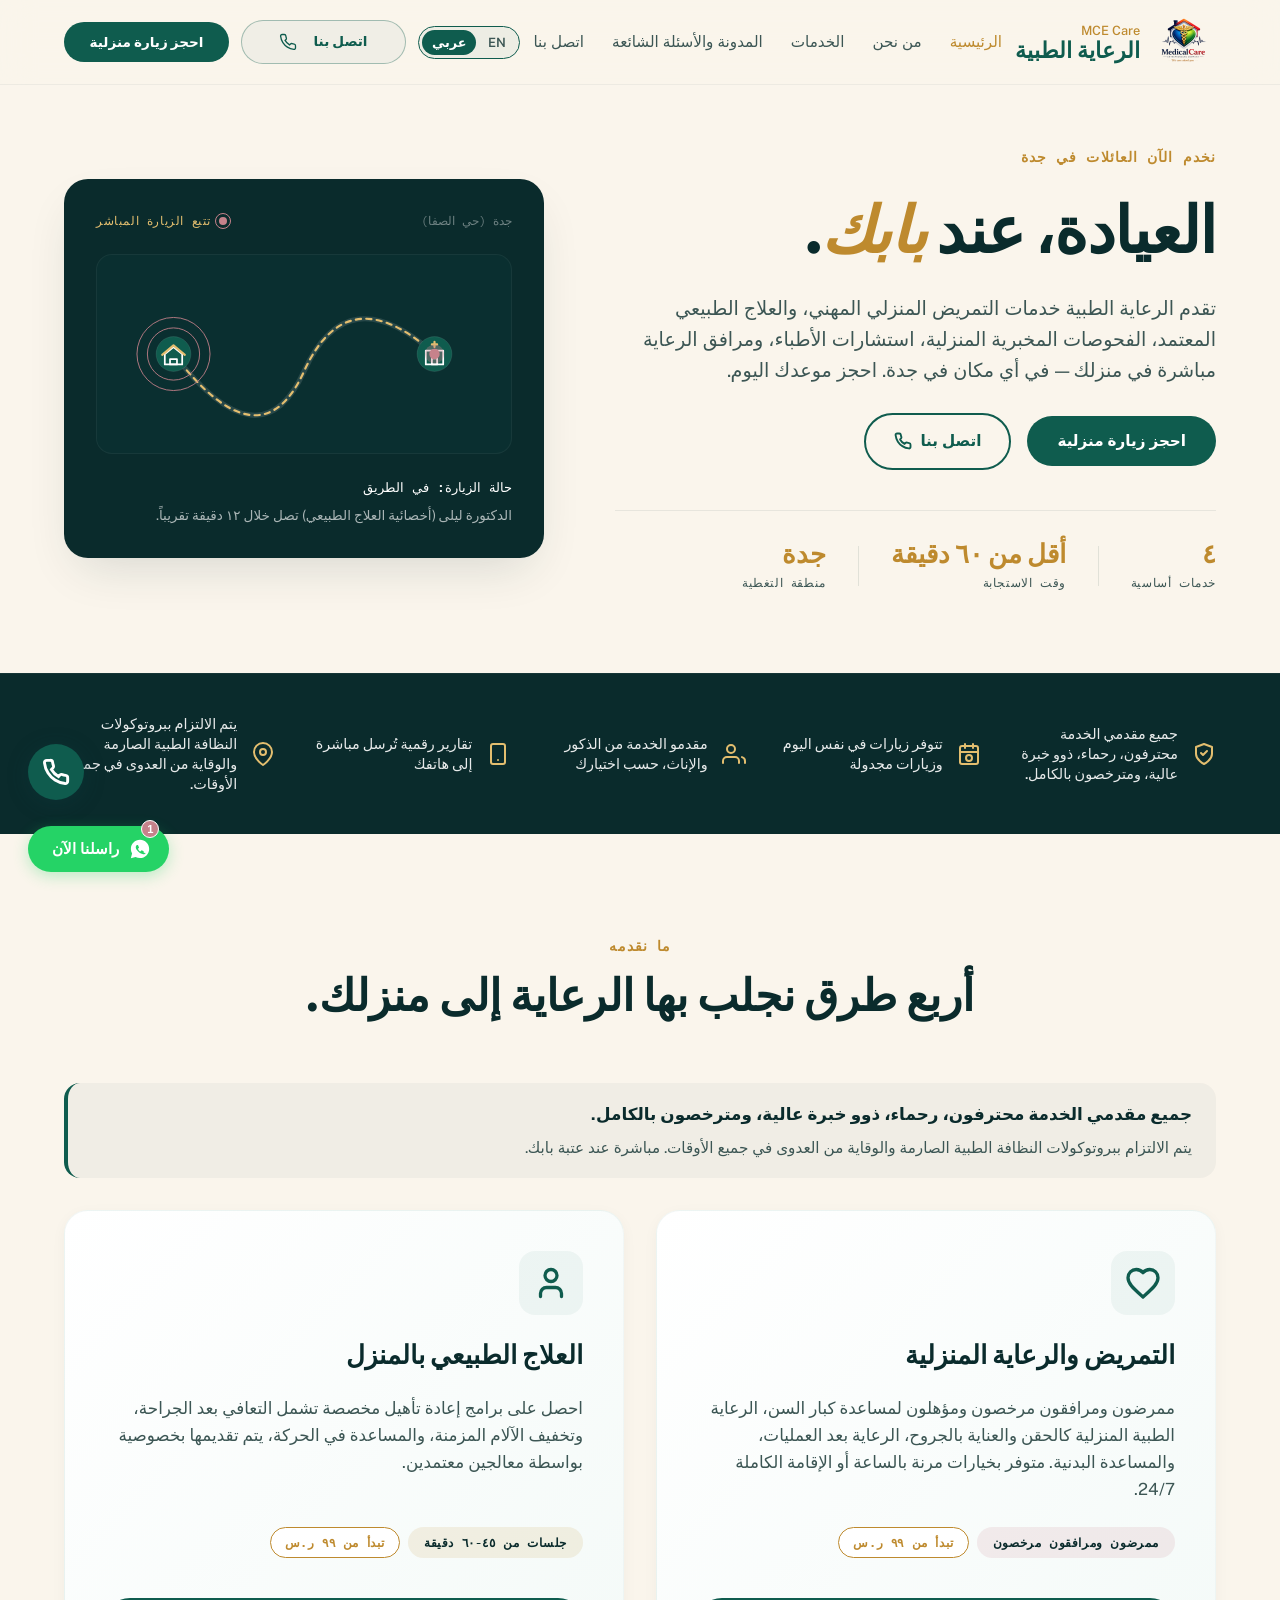
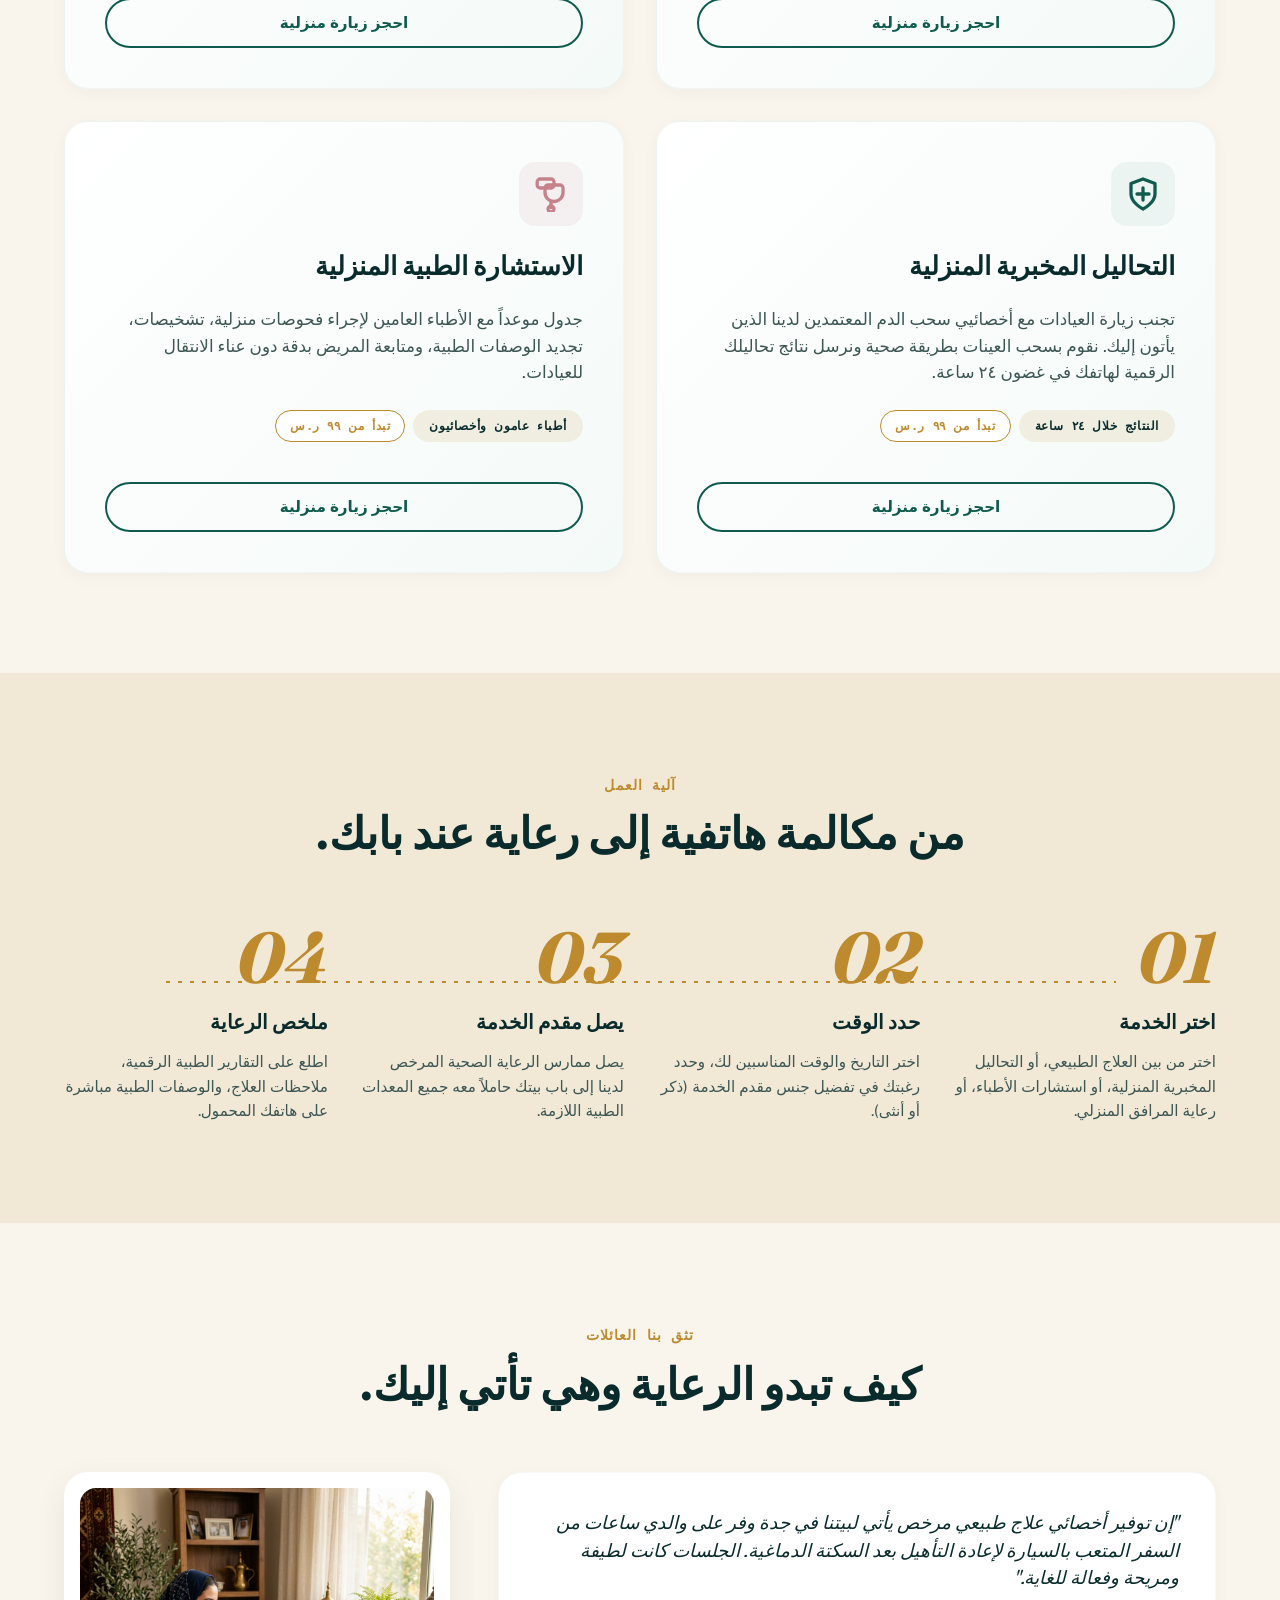
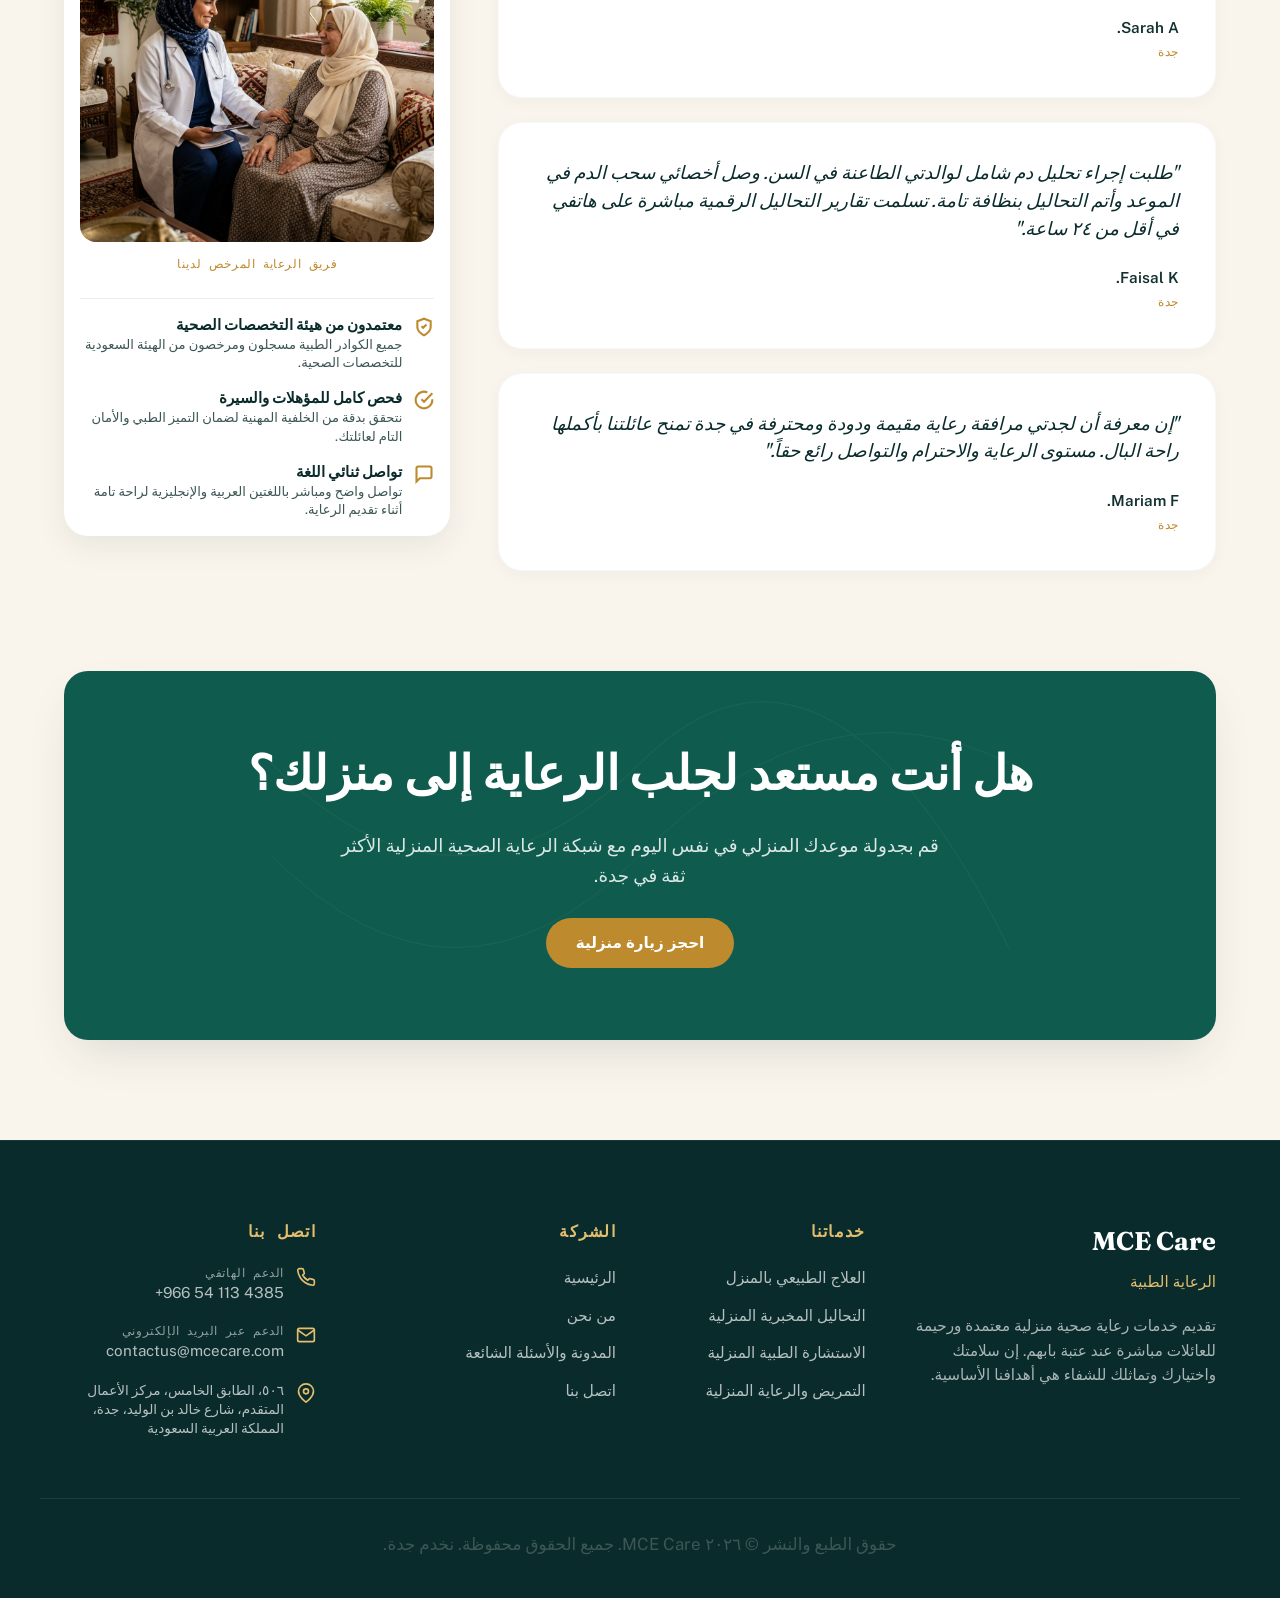
==== index.html @ 20ec8007 "Update trust bar assurances, landline, working hours, address format, remove map, and update Home La" ====
<!DOCTYPE html>
<html lang="ar" data-lang="ar" dir="rtl">
<head>
  <!-- Google tag (gtag.js) -->
  <script async src="https://www.googletagmanager.com/gtag/js?id=G-7KEHY1FRST"></script>
  <script>
    window.dataLayer = window.dataLayer || [];
    function gtag(){dataLayer.push(arguments);}
    gtag('js', new Date());

    gtag('config', 'G-7KEHY1FRST');
  </script>
  <meta charset="UTF-8">
  <meta name="viewport" content="width=device-width, initial-scale=1.0">
  
  <!-- Basic SEO -->
  <title>MCE Care | Home Healthcare Services Jeddah Saudi Arabia</title>
  <meta name="description" content="MCE Care brings premium physiotherapy, home lab tests, doctor consultations, and professional caregiver services directly to your door in Jeddah, KSA. Book a home visit today.">
  <meta name="keywords" content="home healthcare jeddah, physiotherapy at home jeddah, home lab tests jeddah, home doctor jeddah, caregiver jeddah, MCE Care saudi arabia">
  <meta name="author" content="MCE Care">

  <!-- Inline Script to Prevent FOUC (Language/RTL setup) -->
  <script>
    (function() {
      const savedLang = localStorage.getItem('preferred-lang') || 'ar';
      document.documentElement.setAttribute('lang', savedLang);
      document.documentElement.setAttribute('data-lang', savedLang);
      document.documentElement.setAttribute('dir', savedLang === 'ar' ? 'rtl' : 'ltr');
    })();
  </script>

  <!-- Favicon -->
  <link rel="icon" type="image/png" href="Public/fav.png">

  <!-- Google Fonts -->
  <link rel="preconnect" href="https://fonts.googleapis.com">
  <link rel="preconnect" href="https://fonts.gstatic.com" crossorigin>
  <link href="https://fonts.googleapis.com/css2?family=Fraunces:ital,opsz,wght@0,9..144,400..700;1,9..144,400..700&family=IBM+Plex+Mono:wght@400;500;600&family=Public+Sans:ital,wght@0,300..900;1,300..900&display=swap" rel="stylesheet">

  <!-- Stylesheet -->
  <link rel="stylesheet" href="css/style.css?v=2">
</head>
<body>

  <!-- Preloader Screen -->
  <div id="preloader" aria-label="Loading Website" role="status" aria-live="polite">
    <div class="preloader-content">
      <img src="Public/presentlogo.png" alt="MCE Care Logo" class="preloader-logo">
      <div class="preloader-spinner-container">
        <div class="preloader-spinner"></div>
      </div>
    </div>
  </div>

  <!-- STYLED HEADER -->
  <header class="header" role="banner">
    <div class="container header-container">
      <a href="index.html" class="logo" aria-label="MCE Care Home Page">
        <img src="Public/presentlogo.png" alt="MCE Care Logo" class="logo-img">
        <span class="logo-text">
          <span class="logo-text-en">MCE Care</span>
          <span class="logo-arabic">الرعاية الطبية</span>
        </span>
      </a>

      <nav class="nav-desktop" role="navigation" aria-label="Desktop Navigation">
        <a href="index.html" class="nav-link" data-i18n="nav_home">Home</a>
        <a href="about.html" class="nav-link" data-i18n="nav_about">About Us</a>
        <a href="services.html" class="nav-link" data-i18n="nav_services">Services</a>
        <a href="blogs.html" class="nav-link" data-i18n="nav_blogs">Blogs & FAQ</a>
        <a href="contact.html" class="nav-link" data-i18n="nav_contact">Contact Us</a>
      </nav>

      <div class="header-actions-group">
        <div class="lang-toggle-pill" role="group" aria-label="Language selection">
          <button id="lang-btn-en" class="lang-toggle-btn" aria-label="Switch to English">EN</button>
          <button id="lang-btn-ar" class="lang-toggle-btn active" aria-label="Switch to Arabic">عربي</button>
        </div>
        <a href="tel:PHONE_PLACEHOLDER" class="btn btn-secondary header-cta-phone" aria-label="Call support line">
          <svg width="18" height="18" viewBox="0 0 24 24" fill="none" stroke="currentColor" stroke-width="1.75" style="display:inline-block; vertical-align: middle; margin-inline-end: 8px;">
            <path d="M22 16.92v3a2 2 0 0 1-2.18 2 19.79 19.79 0 0 1-8.63-3.07 19.5 19.5 0 0 1-6-6 19.79 19.79 0 0 1-3.07-8.67A2 2 0 0 1 4.11 2h3a2 2 0 0 1 2 1.72 12.84 12.84 0 0 0 .7 2.81 2 2 0 0 1-.45 2.11L8.09 9.91a16 16 0 0 0 6 6l1.27-1.27a2 2 0 0 1 2.11-.45 12.84 12.84 0 0 0 2.81.7A2 2 0 0 1 22 16.92z"/>
          </svg>
          <span data-i18n="btn_call">Call Us</span>
        </a>
        <button class="btn btn-primary header-cta open-modal-btn" data-i18n="btn_book">Book Now</button>
        <button id="nav-toggle-btn" class="nav-toggle" aria-expanded="false" aria-controls="mobile-menu" aria-label="Open navigation menu">
          <svg viewBox="0 0 24 24" fill="none" stroke="currentColor" stroke-width="2.5"><path d="M4 6h16M4 12h16M4 18h16"></path></svg>
        </button>
      </div>
    </div>
  </header>

  <!-- Mobile Overlay Navigation -->
  <div class="nav-mobile-overlay" id="mobile-menu" aria-hidden="true" role="dialog" aria-modal="true" aria-label="Mobile Navigation Menu">
    <button id="nav-close-btn" class="nav-mobile-close" aria-label="Close navigation menu">
      <svg fill="none" stroke="currentColor" viewBox="0 0 24 24" xmlns="http://www.w3.org/2000/svg">
        <path stroke-linecap="round" stroke-linejoin="round" stroke-width="2.5" d="M6 18L18 6M6 6l12 12"></path>
      </svg>
    </button>
    <a href="index.html" class="nav-link mobile-nav-item" data-i18n="nav_home">Home</a>
    <a href="about.html" class="nav-link mobile-nav-item" data-i18n="nav_about">About Us</a>
    <a href="services.html" class="nav-link mobile-nav-item" data-i18n="nav_services">Services</a>
    <a href="blogs.html" class="nav-link mobile-nav-item" data-i18n="nav_blogs">Blogs & FAQ</a>
    <a href="contact.html" class="nav-link mobile-nav-item" data-i18n="nav_contact">Contact Us</a>
    <button class="btn btn-primary open-modal-btn mobile-nav-item" style="width: 100%; max-width: 280px; margin-top: 16px;" data-i18n="btn_book">Book Now</button>
  </div>

  <main role="main">
    
    <!-- HERO SECTION -->
    <section id="hero" class="container hero-grid">
      <div class="hero-content">
        <span class="hero-eyebrow" data-i18n="hero_eyebrow">Serving Families Across Jeddah</span>
        <h1 class="hero-title" data-i18n-html="hero_title">The clinic, at <em>your</em> door.</h1>
        <p class="hero-subhead" data-i18n="hero_subhead">
          MCE Care brings certified physiotherapy, home lab tests, doctor consultations, and professional caretaker services directly to your door in Jeddah. Book your home visit today.
        </p>
        <div class="hero-actions">
          <button class="btn btn-primary open-modal-btn" data-i18n="btn_book">Book a home visit &rarr;</button>
          <a href="tel:PHONE_PLACEHOLDER" class="btn btn-secondary" style="display: inline-flex; align-items: center; gap: 8px;">
            <svg width="18" height="18" viewBox="0 0 24 24" fill="none" stroke="currentColor" stroke-width="2.5" stroke-linecap="round" stroke-linejoin="round">
              <path d="M22 16.92v3a2 2 0 0 1-2.18 2 19.79 19.79 0 0 1-8.63-3.07 19.5 19.5 0 0 1-6-6 19.79 19.79 0 0 1-3.07-8.67A2 2 0 0 1 4.11 2h3a2 2 0 0 1 2 1.72 12.84 12.84 0 0 0 .7 2.81 2 2 0 0 1-.45 2.11L8.09 9.91a16 16 0 0 0 6 6l1.27-1.27a2 2 0 0 1 2.11-.45 12.84 12.84 0 0 0 2.81.7A2 2 0 0 1 22 16.92z"/>
            </svg>
            <span data-i18n="btn_call">Call Us</span>
          </a>
        </div>
        <div class="hero-stats">
          <div class="stat-item">
            <span class="stat-num" data-i18n="hero_stat_services_num">4</span>
            <span class="stat-label" data-i18n="hero_stat_services_lbl">Core services</span>
          </div>
          <div class="stat-divider" aria-hidden="true"></div>
          <div class="stat-item">
            <span class="stat-num" data-i18n="hero_stat_arrival_num">Under 60 Mins</span>
            <span class="stat-label" data-i18n="hero_stat_arrival_lbl">Response Time</span>
          </div>
          <div class="stat-divider" aria-hidden="true"></div>
          <div class="stat-item">
            <span class="stat-num" data-i18n="hero_stat_cities_num">Jeddah</span>
            <span class="stat-label" data-i18n="hero_stat_cities_lbl">Coverage Area</span>
          </div>
        </div>
      </div>

      <!-- Signature live tracking graphic -->
      <div class="tracking-card">
        <div class="tracking-card-header">
          <div class="tracking-badge">
            <span class="tracking-dot" aria-hidden="true"></span>
            <span data-i18n="tracking_title">LIVE VISIT TRACKING</span>
          </div>
          <span class="tracking-city" data-i18n="tracking_city">Jeddah (Al Sharafeyah)</span>
        </div>
        <div class="tracking-svg-container">
          <svg id="tracking-svg" width="100%" height="100%" viewBox="0 0 420 200" fill="none" xmlns="http://www.w3.org/2000/svg">
            <path d="M 60 100 Q 160 10, 210 120 T 360 100" stroke="rgba(255, 255, 255, 0.12)" stroke-width="6" stroke-linecap="round" stroke-linejoin="round"/>
            <path d="M 60 100 Q 160 10, 210 120 T 360 100" stroke="var(--gold-light)" stroke-width="2.5" stroke-dasharray="6 6" stroke-linecap="round" stroke-linejoin="round"/>

            <g transform="translate(40, 80)">
              <circle cx="20" cy="20" r="20" fill="var(--teal)" stroke="rgba(255, 255, 255, 0.1)" stroke-width="1"/>
              <path d="M 10 32 L 10 16 L 30 16 L 30 32 Z" stroke="var(--white)" stroke-width="2" stroke-linejoin="round"/>
              <path d="M 17 32 L 17 25 L 23 25 L 23 32 Z" stroke="var(--white)" stroke-width="2" stroke-linejoin="round"/>
              <path d="M 20 6 V 12 M 17 9 H 23" stroke="var(--gold-light)" stroke-width="2.5" stroke-linecap="round"/>
            </g>
            
            <g>
              <circle cx="360" cy="100" r="18" stroke="var(--rose)" stroke-width="1.5" class="pulse-ring" fill="none"/>
              <circle cx="360" cy="100" r="30" stroke="var(--rose)" stroke-width="1" class="pulse-ring" fill="none" style="animation-delay: 1s;"/>
              <circle cx="360" cy="100" r="42" stroke="var(--rose)" stroke-width="1" class="pulse-ring" fill="none" style="animation-delay: 2s;"/>
              
              <g transform="translate(340, 80)">
                <circle cx="20" cy="20" r="20" fill="var(--teal)" stroke="rgba(255, 255, 255, 0.1)" stroke-width="1"/>
                <path d="M 10 32 L 10 20 L 20 12 L 30 20 L 30 32 Z" stroke="var(--white)" stroke-width="2" stroke-linejoin="round"/>
                <path d="M 16 32 L 16 26 L 24 26 L 24 32 Z" stroke="var(--white)" stroke-width="2" stroke-linejoin="round"/>
                <path d="M 7 21 L 20 10 L 33 21" stroke="var(--gold-light)" stroke-width="2.5" stroke-linecap="round" stroke-linejoin="round"/>
              </g>
            </g>

            <circle cx="0" cy="0" r="11" fill="var(--rose)" opacity="0.35" class="moving-provider-glow"/>
            <circle cx="0" cy="0" r="6" fill="var(--rose)" class="moving-provider-dot"/>
          </svg>
        </div>
        <div class="tracking-card-footer">
          <span class="tracking-status-title" data-i18n="tracking_status">Visit Status: En Route</span>
          <span class="tracking-status-desc" data-i18n="tracking_desc">Dr. Layla (Physiotherapist) is arriving in approximately 12 minutes.</span>
        </div>
      </div>
    </section>

    <!-- TRUST STRIP -->
    <section class="trust-strip">
      <div class="container trust-container">
        <div class="trust-item">
          <div class="trust-icon-wrapper" aria-hidden="true">
            <svg width="24" height="24" viewBox="0 0 24 24" fill="none" stroke="currentColor" stroke-width="2" stroke-linecap="round" stroke-linejoin="round">
              <path d="M12 22s8-4 8-10V5l-8-3-8 3v7c0 6 8 10 8 10z"/>
              <path d="m9 11 2 2 4-4"/>
            </svg>
          </div>
          <span class="trust-text" data-i18n="trust_1">All providers are professional, compassionate, well-experienced, and fully licensed.</span>
        </div>

        <div class="trust-item">
          <div class="trust-icon-wrapper" aria-hidden="true">
            <svg width="24" height="24" viewBox="0 0 24 24" fill="none" stroke="currentColor" stroke-width="2" stroke-linecap="round" stroke-linejoin="round">
              <rect x="3" y="4" width="18" height="18" rx="2" ry="2"/>
              <line x1="16" y1="2" x2="16" y2="6"/>
              <line x1="8" y1="2" x2="8" y2="6"/>
              <line x1="3" y1="10" x2="21" y2="10"/>
              <circle cx="12" cy="16" r="3"/>
            </svg>
          </div>
          <span class="trust-text" data-i18n="trust_2">Same-day and scheduled visits available</span>
        </div>

        <div class="trust-item">
          <div class="trust-icon-wrapper" aria-hidden="true">
            <svg width="24" height="24" viewBox="0 0 24 24" fill="none" stroke="currentColor" stroke-width="2" stroke-linecap="round" stroke-linejoin="round">
              <path d="M17 21v-2a4 4 0 0 0-4-4H5a4 4 0 0 0-4 4v2"/>
              <circle cx="9" cy="7" r="4"/>
              <path d="M23 21v-2a4 4 0 0 0-3-3.87"/>
            </svg>
          </div>
          <span class="trust-text" data-i18n="trust_3">Male and female providers, your choice</span>
        </div>

        <div class="trust-item">
          <div class="trust-icon-wrapper" aria-hidden="true">
            <svg width="24" height="24" viewBox="0 0 24 24" fill="none" stroke="currentColor" stroke-width="2" stroke-linecap="round" stroke-linejoin="round">
              <rect x="5" y="2" width="14" height="20" rx="2" ry="2"/>
              <line x1="12" y1="18" x2="12.01" y2="18"/>
            </svg>
          </div>
          <span class="trust-text" data-i18n="trust_4">Digital reports sent straight to your phone</span>
        </div>

        <div class="trust-item">
          <div class="trust-icon-wrapper" aria-hidden="true">
            <svg width="24" height="24" viewBox="0 0 24 24" fill="none" stroke="currentColor" stroke-width="2" stroke-linecap="round" stroke-linejoin="round">
              <path d="M21 10c0 7-9 13-9 13s-9-6-9-13a9 9 0 0 1 18 0z"/>
              <circle cx="12" cy="10" r="3"/>
            </svg>
          </div>
          <span class="trust-text" data-i18n="trust_5">Strict medical hygiene and infection prevention protocols are adhered to at all times.</span>
        </div>
      </div>
    </section>

    <!-- SERVICES GRID SECTION -->
    <section id="services" class="container section-padding reveal">
      <div class="section-header">
        <span class="section-eyebrow" data-i18n="services_eyebrow">What we offer</span>
        <h2 class="section-title" data-i18n="services_title">Four ways we bring care home.</h2>
      </div>

      <!-- SERVICE QUALITY & SAFETY ASSURANCE -->
      <div class="services-assurance-bar" style="background: rgba(15, 61, 62, 0.04); border-left: 4px solid var(--teal); padding: 18px 24px; border-radius: var(--radius-md); margin-bottom: 32px; display: flex; flex-direction: column; gap: 8px;">
        <p style="font-weight: 700; color: var(--teal-deep); margin: 0; font-size: 1.05rem;" data-i18n="services_guarantee_1">All providers are professional, compassionate, well-experienced, and fully licensed.</p>
        <p style="font-size: 0.95rem; color: var(--ink-soft); margin: 0;" data-i18n="services_guarantee_2">Strict medical hygiene and infection prevention protocols are adhered to at all times. Delivered directly at your doorstep.</p>
      </div>
      
      <div class="services-grid">
        <div class="service-card stagger-item">
          <div class="service-icon-container" aria-hidden="true">
            <svg width="36" height="36" viewBox="0 0 24 24" fill="none" stroke="currentColor" stroke-width="2.2" stroke-linecap="round" stroke-linejoin="round">
              <path d="M12 21.35l-1.45-1.32C5.4 15.36 2 12.28 2 8.5 2 5.42 4.42 3 7.5 3c1.74 0 3.41.81 4.5 2.09C13.09 3.81 14.76 3 16.5 3 19.58 3 22 5.42 22 8.5c0 3.78-3.4 6.86-8.55 11.54L12 21.35z"/>
            </svg>
          </div>
          <h3 class="service-card-title" data-i18n="service_4_title">Home Caretaker</h3>
          <p class="service-desc" data-i18n="service_4_desc">
            Access compassionate, background-checked caretakers specialized in long-term elderly assistance, post-operative care, and daily physical support. Plans are flexible, offering both hourly and 24/7 live-in options.
          </p>
          <div class="service-badges">
            <span class="badge-rose" data-i18n="service_4_badge">Hourly or Live-In</span>
            <span class="badge-price" data-i18n="price_from">From 99 SAR</span>
          </div>
          <button class="btn btn-secondary" style="margin-top: 16px; width: 100%;" data-whatsapp-service="Home Caregiver" data-i18n="btn_book">Book Now</button>
        </div>

        <div class="service-card stagger-item">
          <div class="service-icon-container" aria-hidden="true">
            <svg width="36" height="36" viewBox="0 0 24 24" fill="none" stroke="currentColor" stroke-width="2.2" stroke-linecap="round" stroke-linejoin="round">
              <path d="M19 21v-2a4 4 0 0 0-4-4H9a4 4 0 0 0-4 4v2"/>
              <circle cx="12" cy="7" r="4"/>
            </svg>
          </div>
          <h3 class="service-card-title" data-i18n="service_1_title">Physiotherapy at Home</h3>
          <p class="service-desc" data-i18n="service_1_desc">
            Receive custom recovery support including post-surgery rehabilitation, chronic pain relief, and intensive mobility therapy. Every session is conducted in the comfort and privacy of your own home by certified therapists.
          </p>
          <div class="service-badges">
            <span class="badge-gold" data-i18n="service_1_badge">45–60 Min Sessions</span>
            <span class="badge-price" data-i18n="price_from">From 99 SAR</span>
          </div>
          <button class="btn btn-secondary" style="margin-top: 16px; width: 100%;" data-whatsapp-service="Physiotherapy" data-i18n="btn_book">Book Now</button>
        </div>

        <div class="service-card stagger-item">
          <div class="service-icon-container" aria-hidden="true">
            <svg width="36" height="36" viewBox="0 0 24 24" fill="none" stroke="currentColor" stroke-width="2.2" stroke-linecap="round" stroke-linejoin="round">
              <path d="M12 22s8-4 8-10V5l-8-3-8 3v7c0 6 8 10 8 10z"/>
              <path d="M12 8v8"/>
              <path d="M8 12h8"/>
            </svg>
          </div>
          <h3 class="service-card-title" data-i18n="service_2_title">Home Lab Tests</h3>
          <p class="service-desc" data-i18n="service_2_desc">
            Avoid clinics with our certified phlebotomists who travel to you. We perform sanitary sample collections for clinical diagnostics and deliver secure, digital test reports straight to your phone within 24 hours.
          </p>
          <div class="service-badges">
            <span class="badge-gold" data-i18n="service_2_badge">Results in 24 Hours</span>
            <span class="badge-price" data-i18n="price_from">From 99 SAR</span>
          </div>
          <button class="btn btn-secondary" style="margin-top: 16px; width: 100%;" data-whatsapp-service="Home Lab Tests" data-i18n="btn_book">Book Now</button>
        </div>

        <div class="service-card stagger-item">
          <div class="service-icon-container" aria-hidden="true">
            <svg width="36" height="36" viewBox="0 0 24 24" fill="none" stroke="currentColor" stroke-width="2.2" stroke-linecap="round" stroke-linejoin="round">
              <path d="M4.8 8H12a2 2 0 0 0 2-2V4a2 2 0 0 0-2-2H4.8a2 2 0 0 0-2 2v2a2 2 0 0 0 2 2z"/>
              <path d="M14 6h4a2 2 0 0 1 2 2v3a6 6 0 0 1-12 0v-3a2 2 0 0 1 2-2h4"/>
              <path d="M12 17v4"/>
              <circle cx="12" cy="22" r="2"/>
            </svg>
          </div>
          <h3 class="service-card-title" data-i18n="service_3_title">Home Consultation</h3>
          <p class="service-desc" data-i18n="service_3_desc">
            Schedule experienced general practitioners and specialists for at-home check-ups, diagnostic examinations, prescription updates, and thorough patient follow-ups to avoid unnecessary trips to the hospital.
          </p>
          <div class="service-badges">
            <span class="badge-gold" data-i18n="service_3_badge">GPs & Specialists</span>
            <span class="badge-price" data-i18n="price_from">From 99 SAR</span>
          </div>
          <button class="btn btn-secondary" style="margin-top: 16px; width: 100%;" data-whatsapp-service="Home Consultation" data-i18n="btn_book">Book Now</button>
        </div>
      </div>
    </section>

    <!-- HOW IT WORKS SECTION -->
    <section id="how" class="how-section section-padding reveal">
      <div class="container">
        <div class="section-header">
          <span class="section-eyebrow" data-i18n="how_eyebrow">The process</span>
          <h2 class="section-title" data-i18n="how_title">From a phone call to care at your door.</h2>
        </div>

        <div class="process-timeline">
          <div class="process-step stagger-item">
            <span class="process-num">01</span>
            <h3 class="process-step-title" data-i18n="how_step1_title">Choose a service</h3>
            <p class="process-step-desc" data-i18n="how_step1_desc">Select from physiotherapy, home laboratory diagnostics, doctor consultations, or caretaker support.</p>
          </div>

          <div class="process-step stagger-item">
            <span class="process-num">02</span>
            <h3 class="process-step-title" data-i18n="how_step2_title">Pick a time</h3>
            <p class="process-step-desc" data-i18n="how_step2_desc">Choose a convenient date and slot, and indicate your preference for a male or female provider.</p>
          </div>

          <div class="process-step stagger-item">
            <span class="process-num">03</span>
            <h3 class="process-step-title" data-i18n="how_step3_title">Provider arrives</h3>
            <p class="process-step-desc" data-i18n="how_step3_desc">Our fully licensed healthcare practitioner arrives at your door with all necessary equipment in hand.</p>
          </div>

          <div class="process-step stagger-item">
            <span class="process-num">04</span>
            <h3 class="process-step-title" data-i18n="how_step4_title">Care summary</h3>
            <p class="process-step-desc" data-i18n="how_step4_desc">Access digital medical reports, treatment notes, and physician prescriptions straight on your phone.</p>
          </div>
        </div>
      </div>
    </section>

    <!-- WHY US / TESTIMONIALS SECTION -->
    <section id="why" class="container section-padding reveal">
      <div class="section-header">
        <span class="section-eyebrow" data-i18n="why_eyebrow">Families trust us</span>
        <h2 class="section-title" data-i18n="why_title">What it feels like to have care come to you.</h2>
      </div>

      <div class="why-split-container">
        <div class="testimonials-grid">
          <div class="testimonial-card stagger-item">
            <p class="testimonial-quote" data-i18n="why_quote1">
              "Having a licensed physical therapist travel to our home in Jeddah saved my father hours of painful car travel for his post-stroke rehabilitation. The therapy sessions were gentle, reassuring, and highly effective."
            </p>
            <div class="testimonial-author">
              <span class="author-name">Sarah A.</span>
              <span class="author-location" data-i18n="Jeddah">Jeddah</span>
            </div>
          </div>

          <div class="testimonial-card stagger-item">
            <p class="testimonial-quote" data-i18n="why_quote2">
              "I requested complete blood work diagnostic testing for my elderly mother. The phlebotomist arrived prompt and completed the tests cleanly. Her digital lab results were delivered straight to my phone in under 24 hours."
            </p>
            <div class="testimonial-author">
              <span class="author-name">Faisal K.</span>
              <span class="author-location" data-i18n="Jeddah">Jeddah</span>
            </div>
          </div>

          <div class="testimonial-card stagger-item">
            <p class="testimonial-quote" data-i18n="why_quote3">
              "Knowing my grandmother has a compassionate, professional live-in caretaker in Jeddah gives our whole family peace of mind. The level of care, respect, and communication has been outstanding."
            </p>
            <div class="testimonial-author">
              <span class="author-name">Mariam F.</span>
              <span class="author-location" data-i18n="Jeddah">Jeddah</span>
            </div>
          </div>
        </div>

        <div class="photo-frame stagger-item">
          <img src="Public/verified_staff_care.png" alt="Licensed medical provider visiting home" loading="lazy">
          <span class="photo-caption" data-i18n="why_team_caption">Our licensed care team</span>
          <div class="photo-frame-highlights">
            <div class="highlight-item">
              <svg class="highlight-icon" width="20" height="20" viewBox="0 0 24 24" fill="none" stroke="var(--gold)" stroke-width="2.5"><path d="M12 22s8-4 8-10V5l-8-3-8 3v7c0 6 8 10 8 10z"/><path d="m9 11 2 2 4-4"/></svg>
              <div>
                <h4 class="highlight-title" data-i18n="why_high_1_title">SCFHS Certified</h4>
                <p class="highlight-text" data-i18n="why_high_1_desc">All medical professionals are registered with the Saudi Commission for Health Specialties.</p>
              </div>
            </div>
            <div class="highlight-item">
              <svg class="highlight-icon" width="20" height="20" viewBox="0 0 24 24" fill="none" stroke="var(--gold)" stroke-width="2.5"><path d="M22 11.08V12a10 10 0 1 1-5.93-9.14"/><polyline points="22 4 12 14.01 9 11.01"/></svg>
              <div>
                <h4 class="highlight-title" data-i18n="why_high_2_title">100% Background Checked</h4>
                <p class="highlight-text" data-i18n="why_high_2_desc">Rigorous vetting ensures clinical excellence and complete family safety.</p>
              </div>
            </div>
            <div class="highlight-item">
              <svg class="highlight-icon" width="20" height="20" viewBox="0 0 24 24" fill="none" stroke="var(--gold)" stroke-width="2.5"><path d="M21 15a2 2 0 0 1-2 2H7l-4 4V5a2 2 0 0 1 2-2h14a2 2 0 0 1 2 2z"/></svg>
              <div>
                <h4 class="highlight-title" data-i18n="why_high_3_title">Bilingual Support</h4>
                <p class="highlight-text" data-i18n="why_high_3_desc">Clear, direct communication in both Arabic and English during visits.</p>
              </div>
            </div>
          </div>
        </div>
      </div>
    </section>

    <!-- CTA BANNER -->
    <section class="container" style="padding-bottom: 100px;">
      <div class="cta-banner reveal">
        <svg class="cta-bg-pattern" width="100%" height="100%" viewBox="0 0 800 400" fill="none" xmlns="http://www.w3.org/2000/svg">
          <path d="M 0 100 Q 200 300, 400 100 T 800 300" stroke="var(--gold-light)" stroke-width="1.5" stroke-linecap="round"/>
          <path d="M 0 200 Q 200 400, 400 200 T 800 100" stroke="var(--white)" stroke-width="1" stroke-linecap="round"/>
        </svg>
        <h2 class="cta-title" data-i18n="cta_title">Ready to bring care home?</h2>
        <p class="cta-desc" data-i18n="cta_desc">
          Schedule your same-day home appointment with Riyadh, Jeddah, and Dammam's most trusted home healthcare network.
        </p>
        <div class="cta-btn-wrapper">
          <button class="btn btn-gold open-modal-btn" data-i18n="btn_book">Book a home visit &rarr;</button>
        </div>
      </div>
    </section>

  </main>

  <!-- STYLED FOOTER -->
  <footer class="footer" role="contentinfo">
    <div class="container footer-grid">
      <div class="footer-col">
        <div class="footer-logo">
          <span class="footer-logo-text">MCE Care</span>
          <span class="footer-logo-arabic">الرعاية الطبية</span>
        </div>
        <p class="footer-blurb" data-i18n="footer_blurb">Providing families with certified and compassionate home healthcare services directly at your doorstep. Your health, safety, and recovery are our primary goals.</p>
      </div>
      <div class="footer-col">
        <h3 class="footer-col-title" data-i18n="footer_title_services">Our Services</h3>
        <ul class="footer-links">
          <li><a href="services.html" class="footer-link" data-i18n="service_1_title">Physiotherapy at Home</a></li>
          <li><a href="services.html" class="footer-link" data-i18n="service_2_title">Home Lab Tests</a></li>
          <li><a href="services.html" class="footer-link" data-i18n="service_3_title">Home Consultation</a></li>
          <li><a href="services.html" class="footer-link" data-i18n="service_4_title">Home Caretaker</a></li>
        </ul>
      </div>
      <div class="footer-col">
        <h3 class="footer-col-title" data-i18n="footer_title_company">Company</h3>
        <ul class="footer-links">
          <li><a href="index.html" class="footer-link" data-i18n="nav_home">Home</a></li>
          <li><a href="about.html" class="footer-link" data-i18n="nav_about">About Us</a></li>
          <li><a href="blogs.html" class="footer-link" data-i18n="nav_blogs">Blogs & FAQ</a></li>
          <li><a href="contact.html" class="footer-link" data-i18n="nav_contact">Contact Us</a></li>
        </ul>
      </div>
      <div class="footer-col">
        <h3 class="footer-col-title" data-i18n="footer_title_contact">Contact Us</h3>
        <div class="footer-contact-item">
          <svg class="footer-contact-icon" width="20" height="20" viewBox="0 0 24 24" fill="none" stroke="currentColor" stroke-width="2" aria-hidden="true"><path d="M22 16.92v3a2 2 0 0 1-2.18 2 19.79 19.79 0 0 1-8.63-3.07 19.5 19.5 0 0 1-6-6 19.79 19.79 0 0 1-3.07-8.67A2 2 0 0 1 4.11 2h3a2 2 0 0 1 2 1.72 12.84 12.84 0 0 0 .7 2.81 2 2 0 0 1-.45 2.11L8.09 9.91a16 16 0 0 0 6 6l1.27-1.27a2 2 0 0 1 2.11-.45 12.84 12.84 0 0 0 2.81.7A2 2 0 0 1 22 16.92z"/></svg>
          <div>
            <div class="stat-label" data-i18n="footer_phone_lbl">Phone Support</div>
            <a href="tel:PHONE_PLACEHOLDER" class="phone-number">+966 54 113 4385</a>
          </div>
        </div>
        <div class="footer-contact-item">
          <svg class="footer-contact-icon" width="20" height="20" viewBox="0 0 24 24" fill="none" stroke="currentColor" stroke-width="2" aria-hidden="true"><path d="M4 4h16c1.1 0 2 .9 2 2v12c0 1.1-.9 2-2 2H4c-1.1 0-2-.9-2-2V6c0-1.1.9-2 2-2z"/><polyline points="22,6 12,13 2,6"/></svg>
          <div>
            <div class="stat-label" data-i18n="footer_email_lbl">Email Support</div>
             <a href="mailto:contactus@mcecare.com">contactus@mcecare.com</a>
          </div>
        </div>
        <div class="footer-contact-item">
          <svg class="footer-contact-icon" width="20" height="20" viewBox="0 0 24 24" fill="none" stroke="currentColor" stroke-width="2" aria-hidden="true"><path d="M21 10c0 7-9 13-9 13s-9-6-9-13a9 9 0 0 1 18 0z"/><circle cx="12" cy="10" r="3"/></svg>
          <div>
            <address style="font-style: normal; font-size: 0.85rem;" data-i18n="footer_address">
              506, 5th Floor, Advanced Business Center, Khaled Ibn Al Walid, Jeddah, KSA
            </address>
          </div>
        </div>
      </div>
    </div>
    <div class="container footer-bottom">
      <p data-i18n="footer_copyright">Copyright © 2026 MCE Care. All rights reserved. Serving Jeddah.</p>
    </div>
  </footer>

  <!-- STICKY MOBILE BOTTOM BAR -->
  <div class="sticky-mobile-bar" role="complementary" aria-label="Quick Actions">
    <div class="sticky-mobile-bar-container">
      <a href="#" class="btn btn-gold whatsapp-general-link" data-i18n="btn_book">Book Now</a>
      <a href="tel:PHONE_PLACEHOLDER" class="btn btn-secondary" style="color:var(--white); border-color:var(--white);" data-i18n="btn_call">Call Now</a>
    </div>
  </div>

  <!-- STACKED FLOATING CTAS (Desktop only via CSS) -->
  <div class="floating-ctas-container">
    <a href="tel:PHONE_PLACEHOLDER" class="call-float" aria-label="Call MCE Care support team">
      <svg width="24" height="24" viewBox="0 0 24 24" fill="none" stroke="currentColor" stroke-width="2.5"><path d="M22 16.92v3a2 2 0 0 1-2.18 2 19.79 19.79 0 0 1-8.63-3.07 19.5 19.5 0 0 1-6-6 19.79 19.79 0 0 1-3.07-8.67A2 2 0 0 1 4.11 2h3a2 2 0 0 1 2 1.72 12.84 12.84 0 0 0 .7 2.81 2 2 0 0 1-.45 2.11L8.09 9.91a16 16 0 0 0 6 6l1.27-1.27a2 2 0 0 1 2.11-.45 12.84 12.84 0 0 0 2.81.7A2 2 0 0 1 22 16.92z"/></svg>
    </a>
  </div>

  <!-- Premium WhatsApp Chat Widget -->
  <div id="whatsapp-widget" class="wa-widget-container">
    <button id="wa-widget-btn" class="wa-widget-toggle" aria-label="Open WhatsApp Chat">
      <span class="wa-widget-badge">1</span>
      <svg viewBox="0 0 24 24" fill="currentColor" width="22" height="22"><path d="M12.012 2c-5.506 0-9.988 4.482-9.988 9.988 0 1.76.458 3.473 1.332 4.988L2 22l5.176-1.357c1.467.8 3.12 1.22 4.826 1.22l.012.001c5.506 0 9.988-4.482 9.988-9.988C22 6.482 17.518 2 12.012 2zm6.262 14.281c-.256.725-1.488 1.32-2.031 1.394-.488.066-1.125.138-3.238-.737-2.693-1.116-4.431-3.86-4.569-4.043-.131-.188-1.075-1.438-1.075-2.738 0-1.306.675-1.944.919-2.2.206-.219.544-.331.875-.331.112 0 .212.006.3.012.262.012.394.031.569.45.219.525.75 1.831.812 1.962.062.131.106.281.019.456-.088.175-.162.281-.319.462-.156.181-.331.406-.475.544-.162.156-.331.325-.144.65.188.319.831 1.369 1.781 2.219.144.131.25.162.394.212.188.062.375.05.519-.012.144-.062.619-.719.787-.962.169-.244.338-.2.569-.112.231.088 1.469.694 1.719.819.25.125.419.188.481.294.063.106.063.613-.193 1.338z"/></svg>
      <span class="wa-btn-text" data-i18n="wa_chat_btn">Chat with us</span>
    </button>
    
    <div id="wa-chat-window" class="wa-chat-card">
      <div class="wa-chat-header">
        <div class="wa-chat-avatar">
          <svg viewBox="0 0 24 24" fill="none" stroke="currentColor" stroke-width="2" width="22" height="22"><path d="M16 21v-2a4 4 0 0 0-4-4H6a4 4 0 0 0-4 4v2"/><circle cx="9" cy="7" r="4"/><path d="M22 21v-2a4 4 0 0 0-3-3.87"/><path d="M16 3.13a4 4 0 0 1 0 7.75"/></svg>
          <span class="wa-online-dot"></span>
        </div>
        <div class="wa-chat-header-info">
          <div class="wa-chat-name">MCE Care Support</div>
          <div class="wa-chat-status" data-i18n="wa_online_status">Typically replies in minutes</div>
        </div>
        <button id="wa-chat-close" class="wa-chat-close-btn" aria-label="Close Chat Window">&times;</button>
      </div>
      
      <div class="wa-chat-body">
        <div class="wa-chat-bubble">
          <div class="wa-chat-sender">MCE Care Coordinator</div>
          <div class="wa-chat-message" data-i18n="wa_welcome_msg">Hello! How can we help you today with your home healthcare booking?</div>
          <div class="wa-chat-time">Just now</div>
        </div>
      </div>
      
      <div class="wa-chat-footer">
        <a href="#" class="btn btn-primary wa-start-chat-btn whatsapp-general-link">
          <svg viewBox="0 0 24 24" fill="currentColor" width="20" height="20" style="display:inline-block; margin-inline-end: 8px; vertical-align: middle;"><path d="M12.012 2c-5.506 0-9.988 4.482-9.988 9.988 0 1.76.458 3.473 1.332 4.988L2 22l5.176-1.357c1.467.8 3.12 1.22 4.826 1.22l.012.001c5.506 0 9.988-4.482 9.988-9.988C22 6.482 17.518 2 12.012 2zm6.262 14.281c-.256.725-1.488 1.32-2.031 1.394-.488.066-1.125.138-3.238-.737-2.693-1.116-4.431-3.86-4.569-4.043-.131-.188-1.075-1.438-1.075-2.738 0-1.306.675-1.944.919-2.2.206-.219.544-.331.875-.331.112 0 .212.006.3.012.262.012.394.031.569.45.219.525.75 1.831.812 1.962.062.131.106.281.019.456-.088.175-.162.281-.319.462-.156.181-.331.406-.475.544-.162.156-.331.325-.144.65.188.319.831 1.369 1.781 2.219.144.131.25.162.394.212.188.062.375.05.519-.012.144-.062.619-.719.787-.962.169-.244.338-.2.569-.112.231.088 1.469.694 1.719.819.25.125.419.188.481.294.063.106.063.613-.193 1.338z"/></svg>
          <span data-i18n="wa_start_chat">Start Chat on WhatsApp</span>
        </a>
      </div>
    </div>
  </div>

  <!-- BOOKING LEAD MODAL -->
  <div id="booking-modal" class="modal-overlay" aria-hidden="true" role="dialog" aria-modal="true" aria-labelledby="modal-title">
    <div class="modal-card" role="document">
      <button id="modal-close-btn" class="modal-close" aria-label="Close booking modal">
        <svg viewBox="0 0 24 24" fill="none" stroke="currentColor" stroke-width="2"><path d="M18 6L6 18M6 6l12 12"></path></svg>
      </button>
      <div id="modal-form-content">
        <h2 id="modal-title" class="modal-title" data-i18n="modal_title">Book a Home Visit</h2>
        <p class="modal-desc" data-i18n="modal_desc">Fill in the form to notify our medical coordinator and start your booking process.</p>
        <form id="booking-form">
          <div class="form-row">
            <div class="form-group">
              <label class="form-label" for="booking-name" data-i18n="form_name_lbl">Full Name *</label>
              <input type="text" id="booking-name" name="name" class="form-input" data-i18n="form_name_placeholder" required aria-required="true">
            </div>
            <div class="form-group">
              <label class="form-label" for="booking-phone" data-i18n="form_phone_lbl">Phone Number (Saudi Arabia) *</label>
              <input type="tel" id="booking-phone" name="phone" class="form-input" data-i18n="form_phone_placeholder" required aria-required="true">
            </div>
          </div>
          <div class="form-row">
            <div class="form-group">
              <label class="form-label" for="booking-service" data-i18n="form_service_lbl">Select Service *</label>
              <select id="booking-service" name="service" class="form-select" required aria-required="true">
                <option value="" disabled selected data-i18n="form_service_placeholder">Choose a service</option>
                <option value="Home Caregiver" data-i18n="service_4_title">Home Caregiver</option>
                <option value="Physiotherapy" data-i18n="service_1_title">Physiotherapy at Home</option>
                <option value="Home Lab Tests" data-i18n="service_2_title">Home Lab Tests</option>
                <option value="Home Consultation" data-i18n="service_3_title">Home Consultation</option>
              </select>
            </div>
            <div class="form-group">
              <label class="form-label" for="booking-gender" data-i18n="form_gender_lbl">Provider Gender Preference</label>
              <select id="booking-gender" name="gender_preference" class="form-select">
                <option value="None" data-i18n="form_gender_opt_none">No Preference</option>
                <option value="Female" data-i18n="form_gender_opt_female">Female Practitioner</option>
                <option value="Male" data-i18n="form_gender_opt_male">Male Practitioner</option>
              </select>
            </div>
          </div>
          <div class="form-row">
            <div class="form-group">
              <label class="form-label" for="booking-city" data-i18n="form_city_lbl">City *</label>
              <select id="booking-city" name="city" class="form-select" required aria-required="true">
                <option value="" disabled selected data-i18n="form_city_placeholder">Select your city</option>
                <option value="Jeddah" data-i18n="Jeddah">Jeddah</option>
              </select>
            </div>
            <div class="form-group">
              <label class="form-label" for="booking-date" data-i18n="form_date_lbl">Preferred Date</label>
              <input type="date" id="booking-date" name="preferred_date" class="form-input">
            </div>
          </div>
          <div class="form-group">
            <label class="form-label" for="booking-message" data-i18n="form_msg_lbl">Your Message</label>
            <textarea id="booking-message" name="message" class="form-textarea" data-i18n="form_msg_placeholder"></textarea>
          </div>
          <button type="submit" class="btn btn-primary modal-submit-btn" data-i18n="form_submit">Confirm Booking</button>
        </form>
      </div>
      <div id="modal-success-content" class="modal-success-content" role="status" aria-live="polite">
        <div class="success-icon-wrapper">
          <svg width="40" height="40" viewBox="0 0 24 24" fill="none" stroke="currentColor" stroke-width="3"><polyline points="20 6 9 17 4 12"></polyline></svg>
        </div>
        <h2 class="success-title" data-i18n="success_title">Request Received</h2>
        <p id="success-desc-render" class="success-desc" data-i18n="success_desc"></p>
      </div>
    </div>
  </div>

  <!-- Unified JS -->
  <script src="js/app.js?v=2"></script>
</body>
</html>
---- css/style.css ----
/* ----------------------------------------------------
   DESIGN SYSTEM & TOKENS
   ---------------------------------------------------- */
:root {
  /* Palette */
  --bg: #FAF5EC;          /* warm sand page background */
  --bg-alt: #F1E8D6;      /* secondary section background */
  --ink: #12302F;         /* primary text */
  --ink-soft: #3C5654;    /* secondary text */
  --teal: #0F5C4E;        /* primary brand color (emerald/teal) */
  --teal-deep: #0A2B2C;   /* headlines, dark sections */
  --teal-light: #1E6360;  /* hover states */
  --gold: #BE8A2E;        /* accent — eyebrows, numerals, icons */
  --gold-light: #E3BE6F;  /* accent on dark backgrounds */
  --rose: #C6828B;        /* tertiary accent */
  --white: #FFFFFF;

  /* Typography */
  --font-display: 'Fraunces', Georgia, serif;
  --font-body: 'Public Sans', system-ui, -apple-system, sans-serif;
  --font-mono: 'IBM Plex Mono', monospace;

  /* Shapes & Shadows */
  --radius-sm: 8px;
  --radius-md: 16px;
  --radius-lg: 24px;
  --radius-pill: 999px;
  --shadow-sm: 0 4px 15px rgba(18, 48, 47, 0.04);
  --shadow-md: 0 10px 30px rgba(18, 48, 47, 0.08);
  --shadow-lg: 0 20px 50px -15px rgba(18, 48, 47, 0.16);

  /* Transitions */
  --transition-fast: 0.25s cubic-bezier(0.25, 0.8, 0.25, 1);
  --transition-normal: 0.4s cubic-bezier(0.25, 0.8, 0.25, 1);
}

/* Prevent translation flash / FOUC */
[data-i18n], [data-i18n-html] {
  visibility: hidden;
}
html.translations-loaded [data-i18n], html.translations-loaded [data-i18n-html] {
  visibility: visible;
}

/* Preloader styles */
#preloader {
  position: fixed;
  top: 0;
  left: 0;
  width: 100vw;
  height: 100vh;
  background-color: #FAF5EC; /* matches var(--bg) */
  z-index: 99999;
  display: flex;
  align-items: center;
  justify-content: center;
  opacity: 1;
  visibility: visible;
  transition: opacity 0.6s cubic-bezier(0.25, 1, 0.5, 1), visibility 0.6s cubic-bezier(0.25, 1, 0.5, 1);
}
#preloader.fade-out {
  opacity: 0;
  visibility: hidden;
  pointer-events: none;
}
.preloader-content {
  display: flex;
  flex-direction: column;
  align-items: center;
  gap: 24px;
}
.preloader-logo {
  height: 180px;
  width: auto;
  object-fit: contain;
  animation: preloader-bounce 1.5s ease-in-out infinite alternate;
}
.preloader-spinner-container {
  width: 140px;
  height: 4px;
  background-color: rgba(15, 92, 78, 0.1);
  border-radius: 2px;
  overflow: hidden;
  position: relative;
}
.preloader-spinner {
  width: 60px;
  height: 100%;
  background-color: #0F5C4E; /* matches var(--teal) */
  position: absolute;
  left: -60px;
  border-radius: 2px;
  animation: preloader-loading 1.5s cubic-bezier(0.4, 0, 0.2, 1) infinite;
}
@keyframes preloader-loading {
  0% { left: -60px; }
  100% { left: 140px; }
}
@keyframes preloader-bounce {
  0% { transform: translateY(0); }
  100% { transform: translateY(-8px); }
}

/* Force phone numbers & WhatsApp links to remain LTR */
.phone-number, [href^="tel:"], [href^="https://wa.me"] {
  direction: ltr !important;
  unicode-bidi: embed;
  display: inline-block;
}

/* ----------------------------------------------------
   BASE STYLES & RESET
   ---------------------------------------------------- */
*, *::before, *::after {
  box-sizing: border-box;
  margin: 0;
  padding: 0;
}

html {
  scroll-behavior: smooth;
  background-color: var(--bg);
  color: var(--ink);
  font-family: var(--font-body);
  font-size: 16px;
  line-height: 1.6;
  -webkit-font-smoothing: antialiased;
  -moz-osx-font-smoothing: grayscale;
}

body {
  overflow-x: hidden;
}

button:focus-visible,
a:focus-visible,
input:focus-visible,
select:focus-visible,
textarea:focus-visible {
  outline: 3px solid var(--gold);
  outline-offset: 3px;
}

h1, h2, h3, h4 {
  font-family: var(--font-display);
  color: var(--teal-deep);
  font-weight: 700;
  line-height: 1.25;
}

p {
  color: var(--ink-soft);
  font-size: 1.05rem;
}

a {
  color: inherit;
  text-decoration: none;
  transition: color var(--transition-fast);
}

img, svg {
  max-width: 100%;
  display: block;
}

/* ----------------------------------------------------
   LAYOUT UTILITIES
   ---------------------------------------------------- */
.container {
  width: 100%;
  max-width: 1200px;
  margin-left: auto;
  margin-right: auto;
  padding-left: 24px;
  padding-right: 24px;
}

.section-padding {
  padding-top: 100px;
  padding-bottom: 100px;
}

@media (max-width: 760px) {
  .section-padding {
    padding-top: 70px;
    padding-bottom: 70px;
  }
}

.badge-gold {
  display: inline-flex;
  align-items: center;
  background-color: rgba(190, 138, 46, 0.12);
  color: var(--teal-deep);
  font-family: var(--font-mono);
  font-size: 0.75rem;
  font-weight: 600;
  padding: 6px 16px;
  border-radius: var(--radius-pill);
  text-transform: uppercase;
  letter-spacing: 0.05em;
}

.badge-rose {
  display: inline-flex;
  align-items: center;
  background-color: rgba(198, 130, 139, 0.15);
  color: var(--teal-deep);
  font-family: var(--font-mono);
  font-size: 0.75rem;
  font-weight: 600;
  padding: 6px 16px;
  border-radius: var(--radius-pill);
  text-transform: uppercase;
  letter-spacing: 0.05em;
}

.badge-price {
  display: inline-flex;
  align-items: center;
  background-color: var(--white);
  color: var(--gold);
  border: 1.5px solid var(--gold);
  font-family: var(--font-mono);
  font-size: 0.75rem;
  font-weight: 600;
  padding: 5px 14px;
  border-radius: var(--radius-pill);
  text-transform: uppercase;
  letter-spacing: 0.05em;
}

.service-badges {
  display: flex;
  gap: 8px;
  flex-wrap: wrap;
  margin-top: auto;
}

.btn {
  display: inline-flex;
  align-items: center;
  justify-content: center;
  font-family: var(--font-body);
  font-size: 0.95rem;
  font-weight: 600;
  padding: 14px 28px;
  border-radius: var(--radius-pill);
  border: 2px solid transparent;
  cursor: pointer;
  transition: all var(--transition-fast);
  text-align: center;
}

.btn-primary {
  background-color: var(--teal);
  color: var(--white);
}

.btn-primary:hover {
  background-color: var(--teal-light);
  transform: translateY(-1px);
  box-shadow: 0 4px 15px rgba(15, 92, 78, 0.2);
}

.btn-secondary {
  background-color: transparent;
  border-color: var(--teal);
  color: var(--teal);
}

.btn-secondary:hover {
  background-color: rgba(15, 61, 62, 0.06);
}

.btn-gold {
  background-color: var(--gold);
  color: var(--white);
}

.btn-gold:hover {
  background-color: #a87925;
  transform: translateY(-1px);
  box-shadow: 0 4px 15px rgba(190, 138, 46, 0.2);
}

/* ----------------------------------------------------
   PREMIUM ANIMATIONS (SCROLL-DRIVEN & STAGGERED)
   ---------------------------------------------------- */
.reveal {
  opacity: 0;
  transform: translateY(40px) scale(0.98);
  transition: opacity 0.8s cubic-bezier(0.16, 1, 0.3, 1), transform 0.8s cubic-bezier(0.16, 1, 0.3, 1);
}

.reveal.in {
  opacity: 1;
  transform: translateY(0) scale(1);
}

.stagger-item {
  opacity: 0;
  transform: translateY(24px);
  transition: opacity 0.8s cubic-bezier(0.16, 1, 0.3, 1), transform 0.8s cubic-bezier(0.16, 1, 0.3, 1);
}

.reveal.in .stagger-item {
  opacity: 1;
  transform: translateY(0);
}

.reveal.in .stagger-item:nth-child(1) { transition-delay: 0.1s; }
.reveal.in .stagger-item:nth-child(2) { transition-delay: 0.2s; }
.reveal.in .stagger-item:nth-child(3) { transition-delay: 0.3s; }
.reveal.in .stagger-item:nth-child(4) { transition-delay: 0.4s; }
.reveal.in .stagger-item:nth-child(5) { transition-delay: 0.5s; }
.reveal.in .stagger-item:nth-child(6) { transition-delay: 0.6s; }

/* ----------------------------------------------------
   STICKY HEADER (WITH SHRINK EFFECT)
   ---------------------------------------------------- */
.header {
  position: sticky;
  top: 0;
  z-index: 100;
  background-color: rgba(250, 245, 236, 0.85);
  backdrop-filter: blur(16px);
  -webkit-backdrop-filter: blur(16px);
  border-bottom: 1px solid rgba(18, 48, 47, 0.05);
  transition: background-color var(--transition-fast), box-shadow var(--transition-fast);
}

.header-container {
  display: flex;
  align-items: center;
  justify-content: space-between;
  height: 84px;
  transition: height var(--transition-fast);
}

.header.scrolled {
  background-color: rgba(250, 245, 236, 0.96);
  box-shadow: 0 4px 20px rgba(18, 48, 47, 0.06);
}

.header.scrolled .header-container {
  height: 64px;
}

/* Symmetrical Stacked Bilingual Logo Setup */
.logo {
  display: flex;
  align-items: center;
  gap: 12px;
}

.logo-img {
  height: 64px;
  width: auto;
  object-fit: contain;
  transition: height var(--transition-fast);
}

.header.scrolled .logo-img {
  height: 50px;
}

.logo-text {
  display: flex;
  flex-direction: column;
  align-items: flex-start;
  line-height: 1.1;
}

.logo-text-en {
  font-family: var(--font-display);
  font-weight: 700;
  font-size: 1.8rem;
  color: var(--teal);
  transition: font-size var(--transition-fast);
}

.logo-arabic {
  font-family: var(--font-body);
  font-size: 0.95rem;
  color: var(--gold);
  font-weight: 500;
  white-space: nowrap;
  margin-top: 2px;
}

.header.scrolled .logo-text-en {
  font-size: 1.45rem;
}

.header-cta,
.header-cta-phone {
  min-width: 165px;
  padding: 10px 16px;
  font-size: 0.85rem;
}

.header-cta-phone {
  background-color: rgba(15, 92, 78, 0.04);
  border: 1.5px solid rgba(15, 92, 78, 0.35);
  color: var(--teal);
  transition: all 0.3s cubic-bezier(0.25, 1, 0.5, 1);
  gap: 8px;
}

.header-cta-phone:hover {
  background-color: var(--teal);
  border-color: var(--teal);
  color: var(--white) !important;
  transform: translateY(-2px);
  box-shadow: 0 4px 12px rgba(15, 92, 78, 0.18);
}

.header-cta-phone svg {
  transition: transform 0.3s ease;
  stroke: currentColor;
}

.header-cta-phone:hover svg {
  transform: scale(1.15) rotate(15deg);
}

.nav-desktop {
  display: flex;
  align-items: center;
  gap: 28px;
}

.nav-link {
  font-weight: 500;
  color: var(--ink-soft);
  font-size: 0.95rem;
  position: relative;
  padding: 6px 0;
}

.nav-link::after {
  content: '';
  position: absolute;
  bottom: 0;
  left: 0;
  width: 0;
  height: 2px;
  background-color: var(--gold);
  transition: width var(--transition-fast);
}

.nav-link:hover {
  color: var(--teal-deep);
}

.nav-link:hover::after {
  width: 100%;
}

.lang-toggle-pill {
  display: inline-flex;
  align-items: center;
  background-color: rgba(15, 92, 78, 0.05);
  border: 1.5px solid var(--teal);
  border-radius: var(--radius-pill);
  padding: 3px;
  gap: 2px;
}

.lang-toggle-btn {
  background: none;
  border: none;
  color: var(--ink-soft);
  font-family: var(--font-body);
  font-size: 0.8rem;
  font-weight: 600;
  padding: 5px 10px;
  border-radius: var(--radius-pill);
  cursor: pointer;
  transition: all var(--transition-fast);
}

.lang-toggle-btn.active {
  background-color: var(--teal);
  color: var(--white);
}

.header-actions-group {
  display: flex;
  align-items: center;
  gap: 12px;
}

.nav-toggle {
  display: none;
  background: none;
  border: none;
  cursor: pointer;
  padding: 8px;
  color: var(--teal);
}

.nav-toggle svg {
  width: 28px;
  height: 28px;
}

.nav-mobile-overlay {
  position: fixed;
  top: 0;
  left: 0;
  width: 100%;
  height: 100vh;
  background-color: var(--bg);
  z-index: 1010;
  display: flex;
  flex-direction: column;
  justify-content: center;
  align-items: center;
  gap: 32px;
  transform: translateY(-100%);
  transition: transform var(--transition-normal);
  padding: 40px;
}

.nav-mobile-overlay.active {
  transform: translateY(0);
}

.nav-mobile-overlay .nav-link {
  font-size: 1.5rem;
  font-family: var(--font-display);
  color: var(--teal-deep);
}

.nav-mobile-close {
  position: absolute;
  top: 24px;
  right: 24px;
  background: none;
  border: none;
  cursor: pointer;
  color: var(--teal);
  padding: 8px;
}

.nav-mobile-close svg {
  width: 32px;
  height: 32px;
}

/* Adjust breakpoint for squish protection */
@media (max-width: 1024px) {
  .nav-desktop {
    display: none;
  }
  .nav-toggle {
    display: block;
  }
  .header-cta, .header-cta-phone {
    display: none !important;
  }
}

/* ----------------------------------------------------
   HERO SECTION
   ---------------------------------------------------- */
.hero-grid {
  display: grid;
  grid-template-columns: 1.1fr 0.9fr;
  gap: 60px;
  align-items: center;
  padding-top: 60px;
  padding-bottom: 80px;
}

@media (max-width: 900px) {
  .hero-grid {
    grid-template-columns: 1fr;
    gap: 50px;
    padding-top: 40px;
    padding-bottom: 60px;
    text-align: center;
  }
}

.hero-content {
  display: flex;
  flex-direction: column;
  gap: 28px;
}

@media (max-width: 900px) {
  .hero-content {
    align-items: center;
  }
}

.hero-eyebrow {
  font-family: var(--font-mono);
  color: var(--gold);
  font-size: 0.85rem;
  font-weight: 600;
  letter-spacing: 0.08em;
  text-transform: uppercase;
}

.hero-title {
  font-size: 4rem;
  line-height: 1.1;
  letter-spacing: -0.02em;
}

.hero-title em {
  font-style: italic;
  color: var(--gold);
  font-weight: 600;
}

@media (max-width: 640px) {
  .hero-title {
    font-size: 2.8rem;
  }
}

.hero-subhead {
  font-size: 1.2rem;
  color: var(--ink-soft);
  max-width: 580px;
}

.hero-actions {
  display: flex;
  gap: 16px;
  flex-wrap: wrap;
  align-items: center;
}

@media (max-width: 900px) {
  .hero-actions {
    justify-content: center;
  }
}

.hero-stats {
  display: flex;
  align-items: center;
  gap: 32px;
  margin-top: 12px;
  border-top: 1px solid rgba(18, 48, 47, 0.08);
  padding-top: 28px;
}

.stat-item {
  display: flex;
  flex-direction: column;
  gap: 4px;
}

.stat-num {
  font-family: var(--font-display);
  font-size: 1.6rem;
  font-weight: 700;
  color: var(--gold);
  line-height: 1.2;
}

.stat-label {
  font-family: var(--font-mono);
  font-size: 0.75rem;
  color: var(--ink-soft);
  text-transform: uppercase;
  letter-spacing: 0.05em;
}

.stat-divider {
  width: 1px;
  height: 40px;
  background-color: rgba(18, 48, 47, 0.1);
}

@media (max-width: 900px) {
  .hero-stats {
    justify-content: center;
    width: 100%;
    max-width: 550px;
  }
}

@media (max-width: 640px) {
  .hero-stats {
    gap: 16px;
  }
  .stat-num {
    font-size: 1.25rem;
  }
}

/* ----------------------------------------------------
   HERO SIGNATURE GRAPHIC (Tracking Card)
   ---------------------------------------------------- */
.tracking-card {
  background-color: var(--teal-deep);
  border-radius: var(--radius-lg);
  padding: 32px;
  box-shadow: var(--shadow-lg);
  position: relative;
  overflow: hidden;
  width: 100%;
  max-width: 480px;
  margin-left: auto;
}

@media (max-width: 900px) {
  .tracking-card {
    margin-left: auto;
    margin-right: auto;
  }
}

.tracking-card-header {
  display: flex;
  align-items: center;
  justify-content: space-between;
  margin-bottom: 24px;
}

.tracking-badge {
  display: flex;
  align-items: center;
  gap: 8px;
  font-family: var(--font-mono);
  font-size: 0.75rem;
  color: var(--gold-light);
  font-weight: 500;
  letter-spacing: 0.05em;
}

.tracking-dot {
  width: 8px;
  height: 8px;
  background-color: var(--rose);
  border-radius: 50%;
  position: relative;
}

.tracking-dot::after {
  content: '';
  position: absolute;
  top: -4px;
  left: -4px;
  width: 16px;
  height: 16px;
  border: 1px solid var(--rose);
  border-radius: 50%;
  animation: pulseGlow 1.8s infinite ease-out;
}

@keyframes pulseGlow {
  0% { transform: scale(0.5); opacity: 1; }
  100% { transform: scale(2); opacity: 0; }
}

.tracking-city {
  font-family: var(--font-mono);
  font-size: 0.75rem;
  color: rgba(255, 255, 255, 0.4);
}

.tracking-svg-container {
  position: relative;
  width: 100%;
  height: 200px;
  background-color: rgba(15, 61, 62, 0.25);
  border-radius: var(--radius-md);
  padding: 12px;
  border: 1px solid rgba(255, 255, 255, 0.05);
}

.pulse-ring {
  transform-origin: 360px 100px;
  animation: pulseRing 3s cubic-bezier(0.215, 0.610, 0.355, 1) infinite;
}

@keyframes pulseRing {
  0% { transform: scale(0.5); opacity: 0.8; }
  100% { transform: scale(2.2); opacity: 0; }
}

.moving-provider-dot {
  offset-path: path("M 60 100 Q 160 10, 210 120 T 360 100");
  animation: travel 6s linear infinite;
}

.moving-provider-glow {
  offset-path: path("M 60 100 Q 160 10, 210 120 T 360 100");
  animation: travel 6s linear infinite;
}

@keyframes travel {
  0% { offset-distance: 0%; }
  100% { offset-distance: 100%; }
}

.tracking-card-footer {
  margin-top: 24px;
  display: flex;
  flex-direction: column;
  gap: 6px;
}

.tracking-status-title {
  font-family: var(--font-mono);
  font-size: 0.8rem;
  color: var(--white);
  font-weight: 500;
}

.tracking-status-desc {
  font-size: 0.85rem;
  color: rgba(255, 255, 255, 0.65);
}

/* ----------------------------------------------------
   TRUST STRIP
   ---------------------------------------------------- */
.trust-strip {
  background-color: var(--teal-deep);
  color: var(--white);
  padding-top: 40px;
  padding-bottom: 40px;
  border-top: 1px solid rgba(255, 255, 255, 0.05);
}

.trust-container {
  display: flex;
  justify-content: space-between;
  align-items: center;
  gap: 24px;
  flex-wrap: wrap;
}

.trust-item {
  display: flex;
  align-items: center;
  gap: 14px;
  flex: 1 1 200px;
}

.trust-icon-wrapper {
  color: var(--gold-light);
  flex-shrink: 0;
}

.trust-text {
  color: rgba(255, 255, 255, 0.9);
  font-size: 0.9rem;
  font-weight: 500;
  line-height: 1.4;
}

@media (max-width: 820px) {
  .trust-container {
    display: grid;
    grid-template-columns: 1fr 1fr;
    gap: 24px;
  }
}

@media (max-width: 640px) {
  .trust-container {
    grid-template-columns: 1fr;
    gap: 20px;
  }
}

/* ----------------------------------------------------
   SERVICES SECTION
   ---------------------------------------------------- */
.section-header {
  text-align: center;
  margin-bottom: 60px;
  display: flex;
  flex-direction: column;
  align-items: center;
  gap: 12px;
}

.section-eyebrow {
  font-family: var(--font-mono);
  color: var(--gold);
  font-size: 0.85rem;
  font-weight: 600;
  letter-spacing: 0.08em;
  text-transform: uppercase;
}

.section-title {
  font-size: 2.75rem;
  max-width: 700px;
}

@media (max-width: 640px) {
  .section-title {
    font-size: 2.2rem;
  }
}

.services-grid {
  display: grid;
  grid-template-columns: 1fr 1fr;
  gap: 32px;
}

@media (max-width: 760px) {
  .services-grid {
    grid-template-columns: 1fr;
    gap: 24px;
  }
}

.service-card {
  background: linear-gradient(135deg, var(--white) 0%, #f4faf8 100%);
  border-radius: var(--radius-lg);
  padding: 40px;
  display: flex;
  flex-direction: column;
  align-items: flex-start;
  gap: 24px;
  box-shadow: var(--shadow-sm);
  border: 1px solid rgba(15, 92, 78, 0.05);
  transition: transform var(--transition-normal), box-shadow var(--transition-normal), border-color var(--transition-normal);
  position: relative;
}

.service-card:hover {
  transform: translateY(-8px);
  box-shadow: var(--shadow-lg);
  border-color: rgba(190, 138, 46, 0.3);
}

.service-icon-container {
  width: 64px;
  height: 64px;
  border-radius: var(--radius-md);
  background-color: rgba(15, 92, 78, 0.05);
  display: flex;
  align-items: center;
  justify-content: center;
  color: var(--teal);
  transition: transform var(--transition-normal), background-color var(--transition-normal), color var(--transition-normal);
}

.service-card:hover .service-icon-container {
  transform: scale(1.1) rotate(5deg);
  background-color: rgba(190, 138, 46, 0.1);
  color: var(--gold);
}

.service-card:nth-child(4) .service-icon-container {
  color: var(--rose);
  background-color: rgba(198, 130, 139, 0.1);
}

.service-card:nth-child(4):hover .service-icon-container {
  color: var(--gold);
  background-color: rgba(190, 138, 46, 0.1);
}

.service-card-title {
  font-size: 1.6rem;
  color: var(--teal-deep);
}

.service-desc {
  font-size: 1.05rem;
  line-height: 1.6;
}

/* ----------------------------------------------------
   HOW IT WORKS SECTION
   ---------------------------------------------------- */
.how-section {
  background-color: var(--bg-alt);
}

.process-timeline {
  display: grid;
  grid-template-columns: repeat(4, 1fr);
  gap: 32px;
  position: relative;
  margin-top: 40px;
}

.process-timeline::after {
  content: '';
  position: absolute;
  top: 60px;
  left: 100px;
  right: 100px;
  height: 2px;
  background-image: linear-gradient(to right, var(--gold) 35%, rgba(0, 0, 0, 0) 0%);
  background-position: top;
  background-size: 12px 2px;
  background-repeat: repeat-x;
  z-index: 1;
}

.process-step {
  display: flex;
  flex-direction: column;
  align-items: flex-start;
  gap: 16px;
  position: relative;
  z-index: 2;
  transition: transform var(--transition-fast);
}

.process-step:hover {
  transform: translateY(-4px);
}

.process-num {
  font-family: var(--font-display);
  font-style: italic;
  font-size: 4.5rem;
  font-weight: 700;
  color: var(--gold);
  line-height: 1;
  transition: color var(--transition-fast);
}

.process-step:hover .process-num {
  color: var(--teal);
}

.process-step-title {
  font-size: 1.25rem;
  color: var(--teal-deep);
  font-weight: 600;
}

.process-step-desc {
  font-size: 0.95rem;
  color: var(--ink-soft);
}

@media (max-width: 820px) {
  .process-timeline {
    grid-template-columns: 1fr;
    gap: 40px;
  }
  .process-timeline::after {
    display: none;
  }
  .process-step {
    align-items: center;
    text-align: center;
    max-width: 450px;
    margin-left: auto;
    margin-right: auto;
  }
}

/* ----------------------------------------------------
   TESTIMONIALS SECTION
   ---------------------------------------------------- */
.testimonials-grid {
  display: flex;
  flex-direction: column;
  gap: 24px;
}

.testimonial-card {
  background-color: var(--white);
  border-radius: var(--radius-lg);
  padding: 36px;
  box-shadow: var(--shadow-sm);
  display: flex;
  flex-direction: column;
  justify-content: space-between;
  gap: 24px;
  border: 1px solid rgba(18, 48, 47, 0.03);
  transition: transform var(--transition-normal), box-shadow var(--transition-normal);
}

.testimonial-card:hover {
  transform: translateY(-4px);
  box-shadow: var(--shadow-md);
}

.testimonial-quote {
  font-family: var(--font-display);
  font-style: italic;
  font-size: 1.15rem;
  color: var(--teal-deep);
  line-height: 1.5;
  position: relative;
}

.testimonial-author {
  display: flex;
  flex-direction: column;
  gap: 2px;
}

.author-name {
  font-weight: 600;
  font-size: 0.95rem;
  color: var(--ink);
}

.author-location {
  font-family: var(--font-mono);
  font-size: 0.75rem;
  color: var(--gold);
  text-transform: uppercase;
  letter-spacing: 0.05em;
}

.why-split-container {
  display: grid;
  grid-template-columns: 1.3fr 0.7fr;
  gap: 48px;
  align-items: flex-start;
  margin-top: 40px;
}

@media (max-width: 900px) {
  .why-split-container {
    grid-template-columns: 1fr;
    gap: 40px;
  }
}

.photo-frame {
  background-color: var(--white);
  border-radius: var(--radius-lg);
  padding: 16px;
  box-shadow: var(--shadow-md);
  display: flex;
  flex-direction: column;
  gap: 12px;
  width: 100%;
}

.photo-frame img {
  border-radius: var(--radius-md);
  width: 100%;
  height: auto;
  object-fit: cover;
}

.photo-caption {
  font-family: var(--font-mono);
  font-size: 0.75rem;
  color: var(--gold);
  text-transform: uppercase;
  letter-spacing: 0.05em;
  text-align: center;
}

.photo-frame-highlights {
  display: flex;
  flex-direction: column;
  gap: 16px;
  margin-top: 12px;
  padding-top: 16px;
  border-top: 1px solid rgba(18, 48, 47, 0.08);
}
.highlight-item {
  display: flex;
  align-items: flex-start;
  gap: 12px;
}
.highlight-icon {
  flex-shrink: 0;
  margin-top: 2px;
}
.highlight-title {
  font-size: 0.95rem;
  color: var(--teal-deep);
  font-weight: 600;
  margin-bottom: 2px;
}
.highlight-text {
  font-size: 0.82rem;
  color: var(--ink-soft);
  line-height: 1.4;
}

html[dir="rtl"] .highlight-item {
  text-align: right;
}


/* ----------------------------------------------------
   FAQ ACCORDION SECTION
   ---------------------------------------------------- */
.faq-container {
  max-width: 800px;
  margin-left: auto;
  margin-right: auto;
  display: flex;
  flex-direction: column;
  gap: 16px;
  margin-top: 40px;
}

.faq-item {
  background-color: var(--white);
  border-radius: var(--radius-md);
  box-shadow: var(--shadow-sm);
  overflow: hidden;
  transition: box-shadow var(--transition-fast);
}

.faq-item:hover {
  box-shadow: var(--shadow-md);
}

.faq-trigger {
  width: 100%;
  display: flex;
  justify-content: space-between;
  align-items: center;
  padding: 24px 32px;
  background: none;
  border: none;
  cursor: pointer;
  font-family: var(--font-display);
  font-size: 1.2rem;
  font-weight: 600;
  color: var(--teal-deep);
  text-align: left;
  transition: color var(--transition-fast);
}

.faq-trigger:hover {
  color: var(--gold);
}

.faq-icon {
  display: flex;
  align-items: center;
  justify-content: center;
  color: var(--gold);
  transition: transform var(--transition-normal);
  flex-shrink: 0;
}

.faq-trigger[aria-expanded="true"] .faq-icon {
  transform: rotate(45deg);
}

.faq-panel {
  max-height: 0;
  overflow: hidden;
  transition: max-height var(--transition-normal);
}

.faq-content {
  padding: 0 32px 24px 32px;
}

.faq-content p {
  font-size: 1rem;
  color: var(--ink-soft);
}

/* ----------------------------------------------------
   CTA BANNER SECTION
   ---------------------------------------------------- */
.cta-banner {
  background-color: var(--teal);
  border-radius: var(--radius-lg);
  padding: 72px 40px;
  text-align: center;
  color: var(--white);
  box-shadow: var(--shadow-lg);
  position: relative;
  overflow: hidden;
  display: flex;
  flex-direction: column;
  align-items: center;
  gap: 28px;
}

.cta-bg-pattern {
  position: absolute;
  top: 0;
  left: 0;
  width: 100%;
  height: 100%;
  opacity: 0.05;
  pointer-events: none;
}

.cta-title {
  font-size: 3rem;
  color: var(--white);
  position: relative;
  z-index: 2;
}

@media (max-width: 640px) {
  .cta-title {
    font-size: 2.2rem;
  }
}

.cta-desc {
  font-size: 1.15rem;
  color: rgba(255, 255, 255, 0.85);
  max-width: 600px;
  position: relative;
  z-index: 2;
}

.cta-btn-wrapper {
  position: relative;
  z-index: 2;
}

/* ----------------------------------------------------
   FOOTER
   ---------------------------------------------------- */
.footer {
  background-color: var(--teal-deep);
  color: var(--white);
  padding-top: 80px;
  padding-bottom: 40px;
  border-top: 1px solid rgba(255, 255, 255, 0.05);
}

.footer-grid {
  display: grid;
  grid-template-columns: 1.2fr 0.8fr 1fr 1fr;
  gap: 48px;
  margin-bottom: 60px;
}

@media (max-width: 900px) {
  .footer-grid {
    grid-template-columns: 1fr 1fr;
    gap: 40px;
  }
}

@media (max-width: 640px) {
  .footer-grid {
    grid-template-columns: 1fr;
    gap: 36px;
  }
}

.footer-col {
  display: flex;
  flex-direction: column;
  gap: 20px;
}

.footer-logo {
  display: flex;
  flex-direction: column;
  gap: 8px;
}

.footer-logo-text {
  font-family: var(--font-display);
  font-weight: 700;
  font-size: 1.6rem;
  color: var(--white);
}

.footer-logo-arabic {
  font-family: var(--font-body);
  font-size: 0.95rem;
  color: var(--gold-light);
}

.footer-blurb {
  font-size: 0.95rem;
  color: rgba(255, 255, 255, 0.65);
  line-height: 1.6;
}

.footer-col-title {
  font-size: 1rem;
  font-family: var(--font-mono);
  text-transform: uppercase;
  letter-spacing: 0.08em;
  color: var(--gold-light);
  font-weight: 600;
  margin-bottom: 4px;
}

.footer-links {
  list-style: none;
  display: flex;
  flex-direction: column;
  gap: 12px;
}

.footer-link {
  font-size: 0.95rem;
  color: rgba(255, 255, 255, 0.7);
  transition: color var(--transition-fast), padding-left var(--transition-fast);
}

.footer-link:hover {
  color: var(--white);
  padding-left: 4px;
}

.footer-contact-item {
  display: flex;
  align-items: flex-start;
  gap: 12px;
  font-size: 0.95rem;
  color: rgba(255, 255, 255, 0.7);
  line-height: 1.4;
}

.footer-contact-icon {
  color: var(--gold-light);
  flex-shrink: 0;
  margin-top: 2px;
}

.footer-contact-item a:hover {
  color: var(--white);
}

.footer .stat-label {
  color: rgba(255, 255, 255, 0.55);
}

.footer-bottom {
  border-top: 1px solid rgba(255, 255, 255, 0.08);
  padding-top: 32px;
  display: flex;
  flex-direction: column;
  gap: 16px;
  text-align: center;
  font-size: 0.85rem;
  color: rgba(255, 255, 255, 0.45);
}

.footer-bottom-compliance {
  background-color: rgba(190, 138, 46, 0.06);
  border: 1px dashed rgba(190, 138, 46, 0.25);
  border-radius: var(--radius-sm);
  padding: 12px 18px;
  max-width: 750px;
  margin-left: auto;
  margin-right: auto;
  line-height: 1.5;
}

/* ----------------------------------------------------
   STACKED FLOATING CONVERSION CTAS (CALL + WHATSAPP) - DESKTOP ONLY
   ---------------------------------------------------- */
.floating-ctas-container {
  position: fixed;
  bottom: 100px;
  right: 28px;
  display: flex;
  flex-direction: column;
  gap: 12px;
  z-index: 98;
}

.call-float, .whatsapp-float-stacked {
  width: 56px;
  height: 56px;
  border-radius: 50%;
  display: flex;
  align-items: center;
  justify-content: center;
  color: var(--white);
  box-shadow: 0 4px 20px rgba(15, 61, 62, 0.35);
  transition: transform var(--transition-fast), background-color var(--transition-fast);
  border: none;
  cursor: pointer;
}

.call-float {
  background-color: var(--teal);
}

.call-float:hover {
  transform: scale(1.1);
  background-color: var(--teal-light);
}

.whatsapp-float-stacked {
  background-color: var(--teal-deep);
  border: 1.5px solid var(--gold-light);
}

.whatsapp-float-stacked:hover {
  transform: scale(1.1);
  background-color: var(--teal-light);
}

.call-float svg, .whatsapp-float-stacked svg {
  width: 28px;
  height: 28px;
}

/* Hide floating action buttons on mobile screens to prevent overlap with sticky mobile bar */
@media (max-width: 820px) {
  .floating-ctas-container {
    display: none !important;
  }
}

/* ----------------------------------------------------
   STICKY MOBILE BOTTOM BAR (MOBILE ONLY)
   ---------------------------------------------------- */
.sticky-mobile-bar {
  display: none;
  position: fixed;
  bottom: 0;
  left: 0;
  width: 100%;
  background-color: var(--teal-deep);
  border-top: 2px solid var(--gold);
  padding: 12px 16px;
  z-index: 999;
  box-shadow: 0 -4px 20px rgba(0, 0, 0, 0.15);
}

.sticky-mobile-bar-container {
  display: grid;
  grid-template-columns: 1fr 1fr;
  gap: 12px;
  max-width: 600px;
  margin: 0 auto;
}

.sticky-mobile-bar .btn {
  padding: 10px 16px;
  font-size: 0.9rem;
  display: flex;
  align-items: center;
  justify-content: center;
  gap: 8px;
}

@media (max-width: 820px) {
  .sticky-mobile-bar {
    display: block;
  }
  body {
    padding-bottom: 80px; /* offset for mobile bar */
  }
}

/* ----------------------------------------------------
   BOOKING LEAD MODAL (ACCESSIBLE & POLISHED)
   ---------------------------------------------------- */
.modal-overlay {
  position: fixed;
  top: 0;
  left: 0;
  width: 100%;
  height: 100%;
  background-color: rgba(10, 43, 44, 0.6);
  backdrop-filter: blur(8px);
  z-index: 1020;
  display: flex;
  align-items: center;
  justify-content: center;
  opacity: 0;
  pointer-events: none;
  transition: opacity var(--transition-normal);
  padding: 20px;
}

.modal-overlay.active {
  opacity: 1;
  pointer-events: auto;
}

.modal-card {
  background-color: var(--bg);
  border-radius: var(--radius-lg);
  width: 100%;
  max-width: 500px;
  box-shadow: var(--shadow-lg);
  padding: 24px 32px;
  position: relative;
  transform: scale(0.95) translateY(10px);
  transition: transform var(--transition-normal);
  border: 1px solid rgba(18, 48, 47, 0.05);
  max-height: calc(100vh - 40px);
  overflow-y: auto;
}

.modal-overlay.active .modal-card {
  transform: scale(1) translateY(0);
}

.modal-close {
  position: absolute;
  top: 24px;
  right: 24px;
  background: none;
  border: none;
  cursor: pointer;
  color: var(--ink-soft);
  padding: 4px;
  border-radius: 50%;
  transition: color var(--transition-fast), background-color var(--transition-fast);
}

.modal-close:hover {
  color: var(--ink);
  background-color: rgba(18, 48, 47, 0.06);
}

.modal-close svg {
  width: 24px;
  height: 24px;
}

.modal-title {
  font-size: 1.6rem;
  margin-bottom: 6px;
  color: var(--teal-deep);
}

.modal-desc {
  font-size: 0.9rem;
  color: var(--ink-soft);
  margin-bottom: 16px;
}

.form-group {
  display: flex;
  flex-direction: column;
  gap: 6px;
  margin-bottom: 12px;
}

.form-label {
  font-size: 0.85rem;
  font-weight: 600;
  color: var(--ink);
  font-family: var(--font-body);
}

.form-input, .form-select, .form-textarea {
  width: 100%;
  padding: 12px 16px;
  border-radius: var(--radius-sm);
  border: 1.5px solid rgba(18, 48, 47, 0.15);
  background-color: var(--white);
  color: var(--ink);
  font-family: var(--font-body);
  font-size: 0.95rem;
  transition: border-color var(--transition-fast);
}

.form-textarea {
  resize: vertical;
  min-height: 50px;
}

.form-input:focus, .form-select:focus, .form-textarea:focus {
  outline: none;
  border-color: var(--teal);
  box-shadow: 0 0 0 4px rgba(15, 92, 78, 0.08);
}

.form-row {
  display: grid;
  grid-template-columns: 1fr 1fr;
  gap: 16px;
}

@media (max-width: 480px) {
  .form-row {
    grid-template-columns: 1fr;
    gap: 0;
  }
}

.modal-submit-btn {
  width: 100%;
  margin-top: 10px;
}

.modal-success-content {
  display: none;
  flex-direction: column;
  align-items: center;
  text-align: center;
  padding: 20px 0;
}

.success-icon-wrapper {
  width: 72px;
  height: 72px;
  background-color: rgba(15, 61, 62, 0.1);
  border-radius: 50%;
  display: flex;
  align-items: center;
  justify-content: center;
  color: var(--teal);
  margin-bottom: 24px;
}

.success-title {
  font-size: 2.2rem;
  color: var(--teal-deep);
  margin-bottom: 12px;
}

.success-desc {
  font-size: 1.05rem;
  color: var(--ink-soft);
  line-height: 1.6;
}

.success-desc strong {
  color: var(--teal-deep);
}

/* ----------------------------------------------------
   ABOUT PAGE SPECIFIC STYLES
   ---------------------------------------------------- */
.about-hero {
  background-color: var(--bg-alt);
  padding: 80px 0;
  text-align: center;
}
.about-grid {
  display: grid;
  grid-template-columns: 1fr 1fr;
  gap: 48px;
  align-items: center;
  margin-top: 40px;
}
@media (max-width: 760px) {
  .about-grid {
    grid-template-columns: 1fr;
    gap: 32px;
  }
}
.values-grid {
  display: grid;
  grid-template-columns: repeat(auto-fit, minmax(250px, 1fr));
  gap: 24px;
  margin-top: 40px;
}
.value-card {
  background-color: var(--white);
  padding: 32px;
  border-radius: var(--radius-md);
  box-shadow: var(--shadow-sm);
  border: 1px solid rgba(18, 48, 47, 0.02);
  transition: transform var(--transition-normal);
}
.value-card:hover {
  transform: translateY(-4px);
}
.team-list-grid {
  display: grid;
  grid-template-columns: repeat(auto-fit, minmax(280px, 1fr));
  gap: 24px;
  margin-top: 40px;
}
.team-card {
  background-color: var(--white);
  padding: 24px;
  border-radius: var(--radius-md);
  box-shadow: var(--shadow-sm);
  border-left: 4px solid var(--gold);
  transition: transform var(--transition-normal);
}
.team-card:hover {
  transform: scale(1.02);
}
html[dir="rtl"] .team-card {
  border-left: none;
  border-right: 4px solid var(--gold);
}
.team-card h3 {
  font-size: 1.25rem;
  margin-bottom: 8px;
  color: var(--teal-deep);
}
.team-card p {
  font-size: 0.95rem;
  color: var(--ink-soft);
}

/* ----------------------------------------------------
   SERVICES PAGE SPECIFIC STYLES
   ---------------------------------------------------- */
.service-detail-section {
  display: flex;
  flex-direction: column;
  gap: 80px;
  margin-top: 40px;
}
.service-detail-block {
  display: grid;
  grid-template-columns: 1fr 1fr;
  gap: 48px;
  align-items: center;
  padding: 40px;
  background-color: var(--white);
  border-radius: var(--radius-lg);
  box-shadow: var(--shadow-sm);
  transition: transform var(--transition-normal), box-shadow var(--transition-normal);
}
.service-detail-block:hover {
  transform: translateY(-4px);
  box-shadow: var(--shadow-md);
}
.service-detail-block:nth-child(even) {
  direction: rtl;
}
.service-detail-block:nth-child(even) .service-detail-content {
  direction: ltr;
}
html[dir="rtl"] .service-detail-block:nth-child(even) {
  direction: ltr;
}
html[dir="rtl"] .service-detail-block:nth-child(even) .service-detail-content {
  direction: rtl;
}
@media (max-width: 820px) {
  .service-detail-block, .service-detail-block:nth-child(even) {
    grid-template-columns: 1fr;
    gap: 32px;
    padding: 24px;
    direction: ltr !important;
  }
  html[dir="rtl"] .service-detail-block, html[dir="rtl"] .service-detail-block:nth-child(even) {
    direction: rtl !important;
  }
}
.service-detail-content {
  display: flex;
  flex-direction: column;
  align-items: flex-start;
  gap: 20px;
}
html[dir="rtl"] .service-detail-content {
  align-items: flex-start;
}
.service-detail-image-frame {
  border-radius: var(--radius-md);
  overflow: hidden;
  box-shadow: var(--shadow-md);
}
.service-detail-image-frame img {
  width: 100%;
  height: 300px;
  object-fit: cover;
}
.payment-insurance-box {
  background-color: var(--white);
  border-radius: var(--radius-lg);
  padding: 40px;
  margin-top: 80px;
  box-shadow: var(--shadow-md);
  border: 1px solid rgba(190, 138, 46, 0.2);
  text-align: center;
}
.insurance-badges-container {
  display: flex;
  justify-content: center;
  gap: 24px;
  margin-top: 24px;
  flex-wrap: wrap;
}
.insurance-logo-placeholder {
  padding: 12px 24px;
  border-radius: var(--radius-sm);
  background-color: var(--bg);
  font-family: var(--font-mono);
  font-size: 0.9rem;
  font-weight: 600;
  color: var(--teal-deep);
  border: 1px solid rgba(15, 92, 78, 0.1);
  transition: transform var(--transition-fast);
}
.insurance-logo-placeholder:hover {
  transform: translateY(-2px);
}

/* ----------------------------------------------------
   CONTACT PAGE SPECIFIC STYLES
   ---------------------------------------------------- */
.contact-grid {
  display: grid;
  grid-template-columns: 1.1fr 0.9fr;
  gap: 48px;
  margin-top: 40px;
  align-items: start;
}
@media (max-width: 900px) {
  .contact-grid {
    grid-template-columns: 1fr;
    gap: 40px;
  }
}
.contact-form-card {
  background-color: var(--white);
  padding: 40px;
  border-radius: var(--radius-lg);
  box-shadow: var(--shadow-md);
  border-top: 5px solid var(--gold);
  border-left: 1px solid rgba(18, 48, 47, 0.04);
  border-right: 1px solid rgba(18, 48, 47, 0.04);
  border-bottom: 1px solid rgba(18, 48, 47, 0.04);
}
.map-container {
  border-radius: var(--radius-md);
  overflow: hidden;
  height: 300px;
  box-shadow: var(--shadow-sm);
  border: 1.5px solid rgba(18, 48, 47, 0.1);
  margin-top: 20px;
}
.map-container iframe {
  width: 100%;
  height: 100%;
  border: none;
}

/* ----------------------------------------------------
   BLOG PAGE SPECIFIC STYLES
   ---------------------------------------------------- */
.blogs-grid {
  display: grid;
  grid-template-columns: repeat(auto-fit, minmax(320px, 1fr));
  gap: 32px;
  margin-top: 40px;
}
.blog-card {
  background-color: var(--white);
  border-radius: var(--radius-md);
  box-shadow: var(--shadow-sm);
  overflow: hidden;
  display: flex;
  flex-direction: column;
  transition: transform var(--transition-fast), box-shadow var(--transition-fast);
}
.blog-card:hover {
  transform: translateY(-4px);
  box-shadow: var(--shadow-md);
}
.blog-card-content {
  padding: 28px;
  display: flex;
  flex-direction: column;
  gap: 16px;
  flex-grow: 1;
}
.blog-card-meta {
  display: flex;
  justify-content: space-between;
  align-items: center;
  font-family: var(--font-mono);
  font-size: 0.75rem;
  color: var(--gold);
}
.blog-card-title {
  font-size: 1.3rem;
  color: var(--teal-deep);
  line-height: 1.4;
}
.blog-card-link {
  font-weight: 600;
  font-size: 0.9rem;
  color: var(--teal);
  align-self: flex-start;
  margin-top: auto;
  display: inline-flex;
  align-items: center;
  gap: 6px;
}
.blog-card-link:hover {
  color: var(--gold);
}

/* ----------------------------------------------------
   RTL EXPLICIT OVERRIDES
   ---------------------------------------------------- */
html[dir="rtl"] .logo-text {
  align-items: flex-start;
}

html[dir="rtl"] .logo-text-en {
  font-family: var(--font-body);
  font-size: 0.8rem;
  color: var(--gold);
  font-weight: 500;
  margin-top: 2px;
  display: block;
}

html[dir="rtl"] .logo-arabic {
  font-family: var(--font-display);
  font-weight: 700;
  font-size: 1.4rem;
  color: var(--teal);
  margin-top: 0;
  display: block;
}

html[dir="rtl"] .nav-link::after {
  left: auto;
  right: 0;
}

html[dir="rtl"] .faq-trigger {
  text-align: right;
}

html[dir="rtl"] .footer-link:hover {
  padding-left: 0;
  padding-right: 4px;
}

html[dir="rtl"] .tracking-card {
  margin-left: 0;
  margin-right: auto;
}

@media (max-width: 900px) {
  html[dir="rtl"] .tracking-card {
    margin-left: auto;
    margin-right: auto;
  }
}

html[dir="rtl"] .floating-ctas-container {
  right: auto;
  left: 28px;
}

html[dir="rtl"] #tracking-svg {
  transform: scaleX(-1);
}

html[dir="rtl"] .tracking-card-header {
  flex-direction: row-reverse;
}

/* ----------------------------------------------------
   INTERACTIVE WHATSAPP WIDGET
   ---------------------------------------------------- */
.wa-widget-container {
  position: fixed;
  bottom: 28px;
  right: 28px;
  z-index: 999;
  display: flex;
  flex-direction: column;
  align-items: flex-end;
  font-family: var(--font-body);
}

html[dir="rtl"] .wa-widget-container {
  right: auto;
  left: 28px;
  align-items: flex-start;
}

.wa-widget-toggle {
  background-color: #25d366;
  color: var(--white);
  border: none;
  border-radius: var(--radius-pill);
  padding: 12px 24px 12px 18px;
  font-weight: 600;
  font-size: 0.95rem;
  box-shadow: 0 4px 15px rgba(37, 211, 102, 0.3);
  cursor: pointer;
  display: flex;
  align-items: center;
  gap: 10px;
  transition: transform var(--transition-fast), background-color var(--transition-fast);
  position: relative;
}

html[dir="rtl"] .wa-widget-toggle {
  padding: 12px 18px 12px 24px;
}

.wa-widget-toggle:hover {
  transform: scale(1.05);
  background-color: #20ba5a;
}

.wa-widget-badge {
  position: absolute;
  top: -6px;
  left: 10px;
  background-color: var(--rose);
  color: var(--white);
  font-size: 0.7rem;
  width: 18px;
  height: 18px;
  border-radius: 50%;
  display: flex;
  align-items: center;
  justify-content: center;
  font-weight: 700;
  border: 1.5px solid var(--white);
  animation: pulse-badge 2s infinite;
}

html[dir="rtl"] .wa-widget-badge {
  left: auto;
  right: 10px;
}

.wa-chat-card {
  position: absolute;
  bottom: 70px;
  right: 0;
  width: 340px;
  background-color: var(--white);
  border-radius: var(--radius-md);
  box-shadow: var(--shadow-lg);
  display: flex;
  flex-direction: column;
  overflow: hidden;
  opacity: 0;
  pointer-events: none;
  transform: translateY(15px);
  transition: opacity var(--transition-normal), transform var(--transition-normal);
  border: 1px solid rgba(18, 48, 47, 0.08);
}

html[dir="rtl"] .wa-chat-card {
  right: auto;
  left: 0;
}

.wa-chat-card.active {
  opacity: 1;
  pointer-events: auto;
  transform: translateY(0);
}

.wa-chat-header {
  background-color: var(--teal);
  color: var(--white);
  padding: 16px;
  display: flex;
  align-items: center;
  gap: 12px;
  position: relative;
}

.wa-chat-avatar {
  width: 42px;
  height: 42px;
  border-radius: 50%;
  background-color: rgba(255, 255, 255, 0.15);
  display: flex;
  align-items: center;
  justify-content: center;
  position: relative;
  color: var(--white);
}

.wa-chat-avatar svg {
  width: 22px;
  height: 22px;
}

.wa-online-dot {
  position: absolute;
  bottom: 2px;
  right: 2px;
  width: 10px;
  height: 10px;
  background-color: #25d366;
  border-radius: 50%;
  border: 1.5px solid var(--teal);
}

.wa-chat-header-info {
  flex-grow: 1;
  text-align: left;
}

html[dir="rtl"] .wa-chat-header-info {
  text-align: right;
}

.wa-chat-name {
  font-weight: 600;
  font-size: 0.95rem;
}

.wa-chat-status {
  font-size: 0.75rem;
  color: rgba(255, 255, 255, 0.85);
}

.wa-chat-close-btn {
  background: none;
  border: none;
  color: var(--white);
  font-size: 1.5rem;
  cursor: pointer;
  opacity: 0.7;
  transition: opacity var(--transition-fast);
  padding: 4px;
}

.wa-chat-close-btn:hover {
  opacity: 1;
}

.wa-chat-body {
  padding: 20px;
  background-color: #f0f2f5;
  max-height: 250px;
  overflow-y: auto;
}

.wa-chat-bubble {
  background-color: var(--white);
  padding: 12px 14px;
  border-radius: 0 var(--radius-md) var(--radius-md) var(--radius-md);
  box-shadow: 0 1px 3px rgba(0, 0, 0, 0.06);
  max-width: 90%;
  display: flex;
  flex-direction: column;
  gap: 4px;
  text-align: left;
}

html[dir="rtl"] .wa-chat-bubble {
  border-radius: var(--radius-md) 0 var(--radius-md) var(--radius-md);
  text-align: right;
}

.wa-chat-sender {
  font-weight: 600;
  font-size: 0.75rem;
  color: var(--gold);
}

.wa-chat-message {
  font-size: 0.85rem;
  color: var(--ink);
  line-height: 1.4;
}

.wa-chat-time {
  font-size: 0.7rem;
  color: var(--ink-soft);
  align-self: flex-end;
}

html[dir="rtl"] .wa-chat-time {
  align-self: flex-start;
}

.wa-chat-footer {
  padding: 16px;
  background-color: var(--white);
  border-top: 1px solid rgba(0, 0, 0, 0.05);
}

.wa-start-chat-btn {
  width: 100%;
}

@keyframes pulse-badge {
  0% { transform: scale(1); box-shadow: 0 0 0 0 rgba(198, 130, 139, 0.7); }
  70% { transform: scale(1.15); box-shadow: 0 0 0 6px rgba(198, 130, 139, 0); }
  100% { transform: scale(1); box-shadow: 0 0 0 0 rgba(198, 130, 139, 0); }
}

@media (max-width: 820px) {
  .wa-widget-container {
    bottom: 80px;
  }
}

/* ----------------------------------------------------
   MOBILE OVERRIDES & MOBILE FORM OPTIMIZATIONS
   ---------------------------------------------------- */
@media (max-width: 576px) {
  .modal-card {
    padding: 24px 20px !important;
    max-height: 92vh !important;
    margin: 10px !important;
  }
  .modal-title {
    font-size: 1.6rem !important;
    margin-bottom: 8px !important;
  }
  .modal-desc {
    margin-bottom: 20px !important;
  }
  .form-group {
    margin-bottom: 14px !important;
  }
}

/* ----------------------------------------------------
   PREMIUM CONTACT PAGE DESIGN
   ---------------------------------------------------- */
.contact-hero-premium {
  background: linear-gradient(135deg, var(--teal-deep) 0%, var(--teal) 100%);
  color: var(--white);
  padding: 80px 0;
  text-align: center;
  position: relative;
  overflow: hidden;
  border-bottom: 3px solid var(--gold);
}

.contact-hero-premium h1 {
  color: var(--white);
  font-size: 2.8rem;
  margin-top: 10px;
}

.contact-hero-premium p {
  color: rgba(255, 255, 255, 0.85);
  max-width: 600px;
  margin: 16px auto 0 auto;
  font-size: 1.1rem;
}

.contact-hero-premium::before {
  content: '';
  position: absolute;
  top: -50%;
  left: -20%;
  width: 80%;
  height: 200%;
  background: radial-gradient(circle, rgba(190, 138, 46, 0.12) 0%, transparent 60%);
  pointer-events: none;
}

.contact-info-card {
  background-color: var(--white);
  padding: 30px;
  border-radius: var(--radius-md);
  box-shadow: var(--shadow-sm);
  border-left: 4px solid var(--teal);
  transition: transform var(--transition-normal), box-shadow var(--transition-normal);
  border-top: 1px solid rgba(18, 48, 47, 0.02);
  border-right: 1px solid rgba(18, 48, 47, 0.02);
  border-bottom: 1px solid rgba(18, 48, 47, 0.02);
}

.contact-info-card:hover {
  transform: translateY(-3px);
  box-shadow: var(--shadow-md);
}

html[dir="rtl"] .contact-info-card {
  border-left: none;
  border-right: 4px solid var(--teal);
}

.contact-info-title {
  color: var(--teal-deep);
  font-family: var(--font-display);
  font-size: 1.3rem;
  margin-bottom: 20px;
  display: flex;
  align-items: center;
  gap: 12px;
  font-weight: 700;
}

.contact-info-list {
  list-style: none;
  display: flex;
  flex-direction: column;
  gap: 16px;
}

.contact-info-list-item {
  display: flex;
  align-items: center;
  gap: 14px;
  font-size: 0.95rem;
  color: var(--ink-soft);
}

.contact-info-icon-wrapper {
  width: 40px;
  height: 40px;
  border-radius: 50%;
  background-color: rgba(15, 92, 78, 0.08);
  color: var(--teal);
  display: flex;
  align-items: center;
  justify-content: center;
  flex-shrink: 0;
}
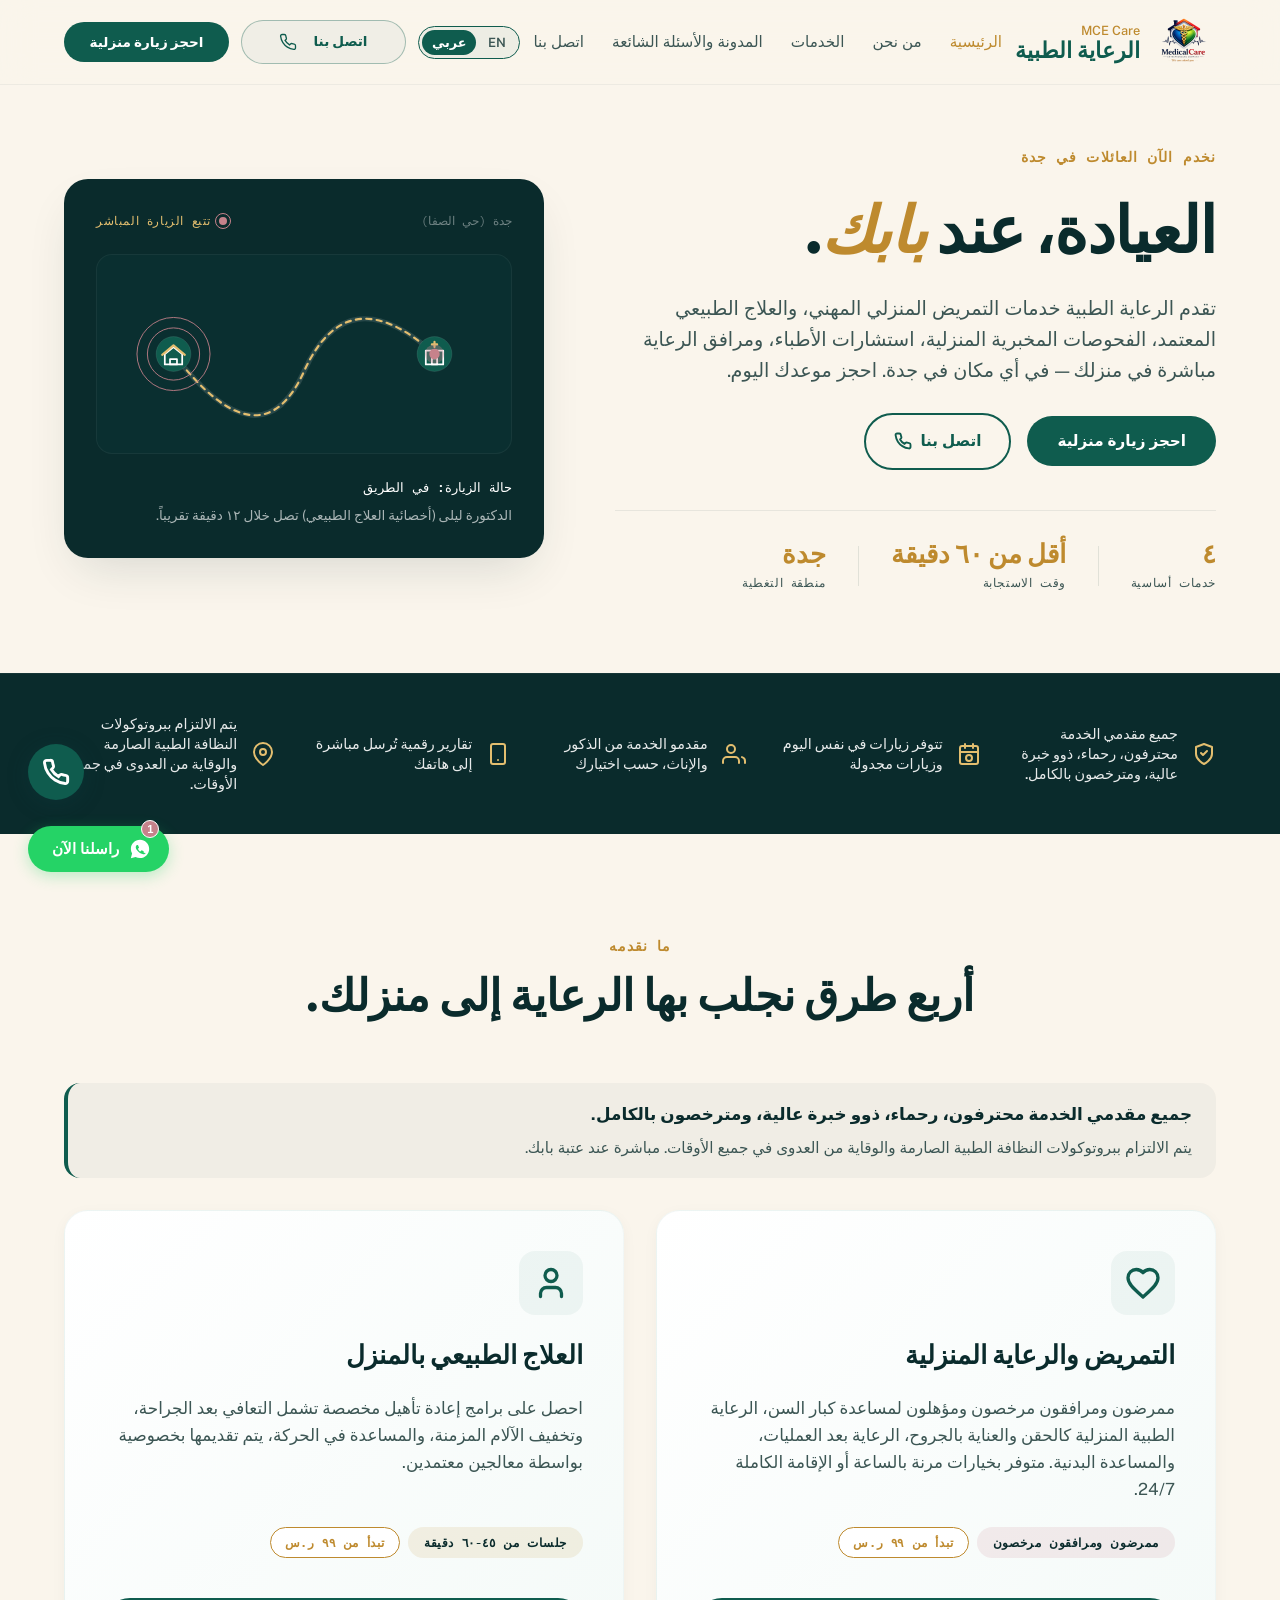
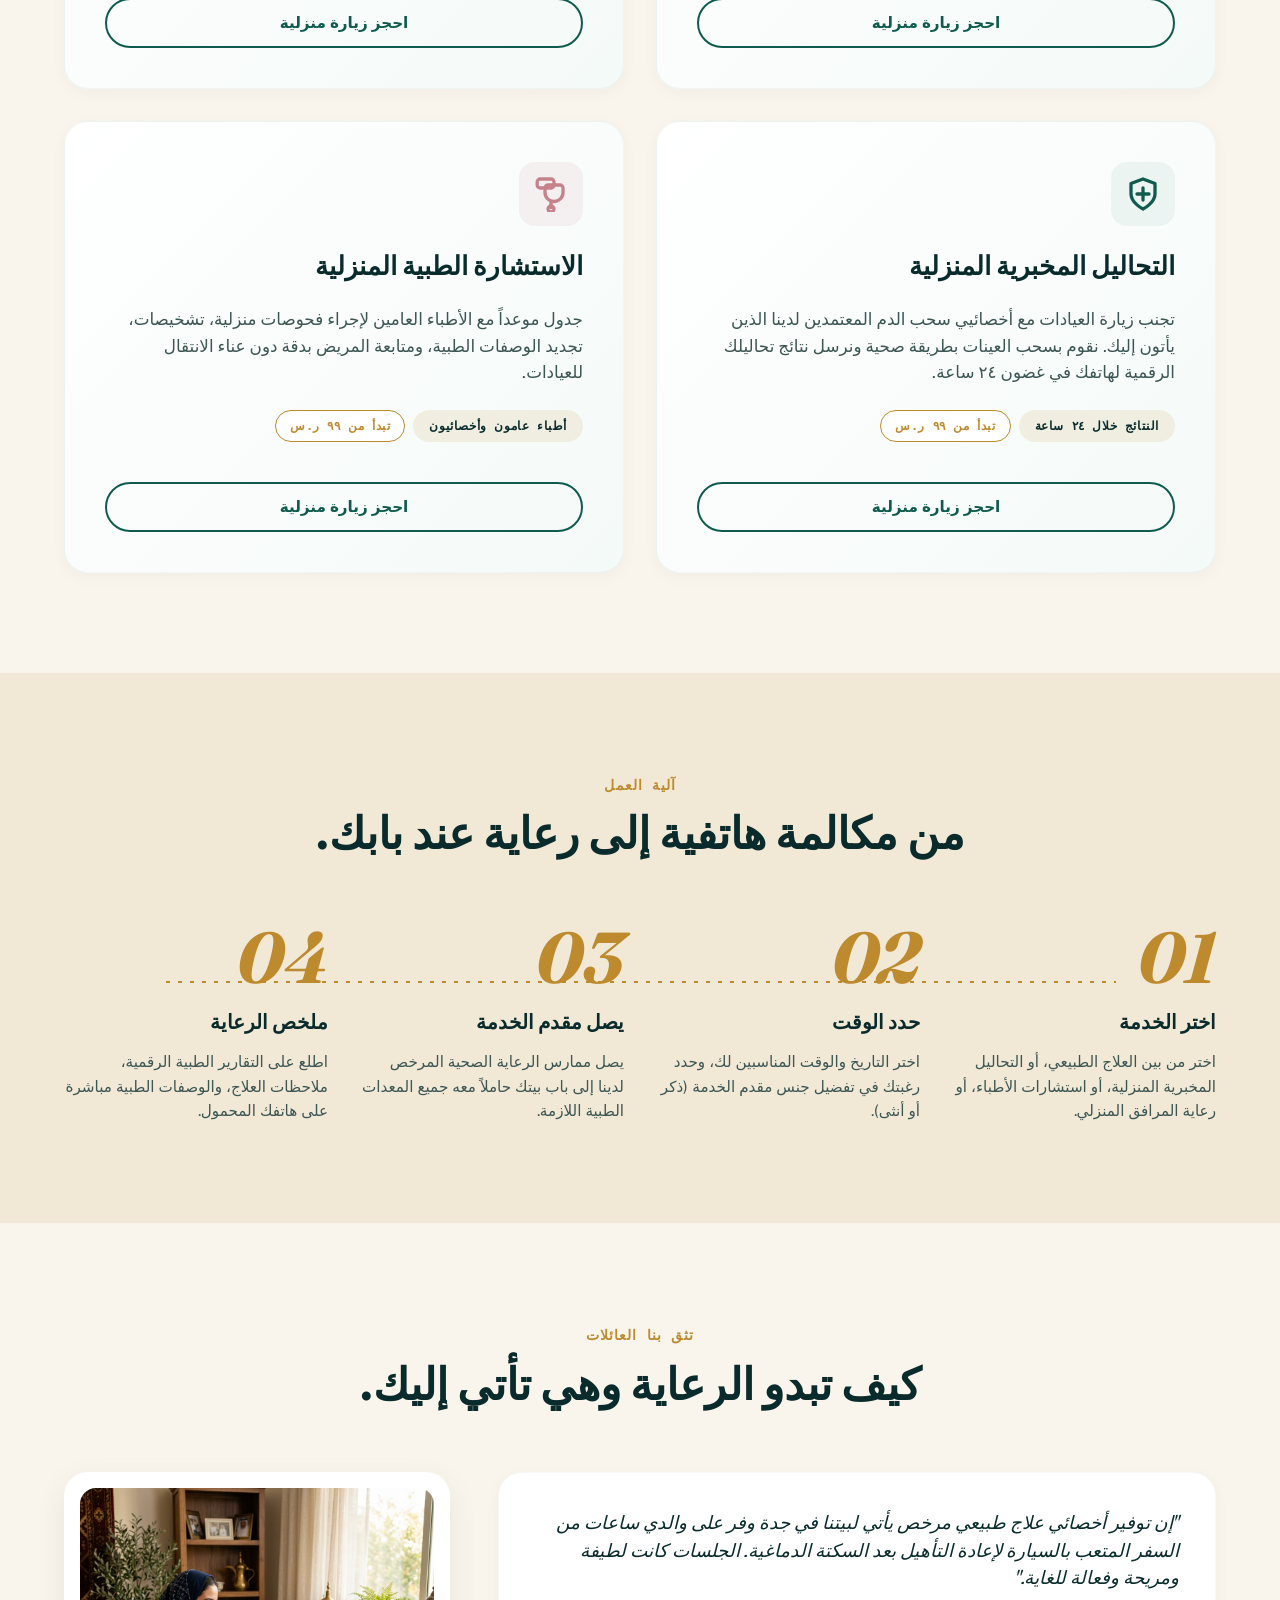
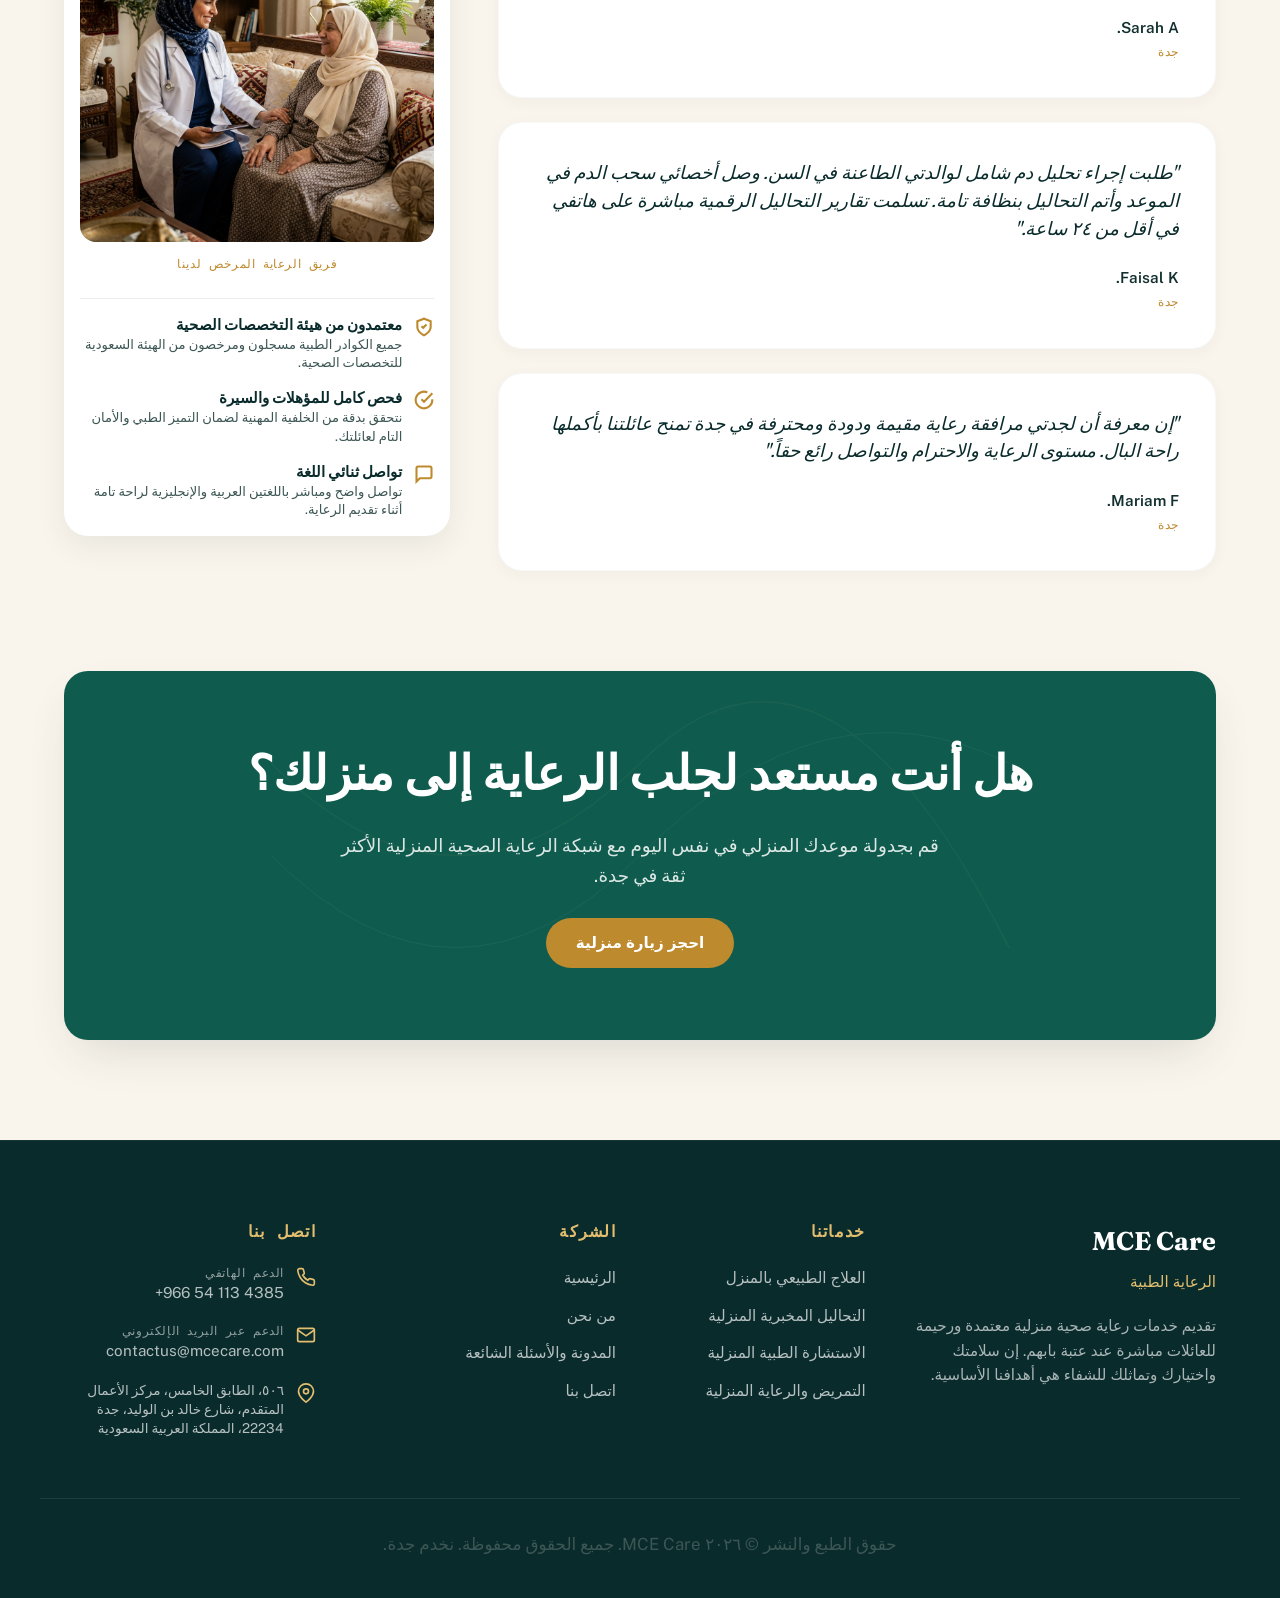
==== commit 2fddc47d: "Update address across all pages to include postal code 22234" ====
--- a/index.html
+++ b/index.html
@@ -509,7 +509,7 @@
           <svg class="footer-contact-icon" width="20" height="20" viewBox="0 0 24 24" fill="none" stroke="currentColor" stroke-width="2" aria-hidden="true"><path d="M21 10c0 7-9 13-9 13s-9-6-9-13a9 9 0 0 1 18 0z"/><circle cx="12" cy="10" r="3"/></svg>
           <div>
             <address style="font-style: normal; font-size: 0.85rem;" data-i18n="footer_address">
-              506, 5th Floor, Advanced Business Center, Khaled Ibn Al Walid, Jeddah, KSA
+              506, 5th Floor, Advanced Business Center, Khaled Ibn Al Walid, Jeddah 22234, KSA
             </address>
           </div>
         </div>
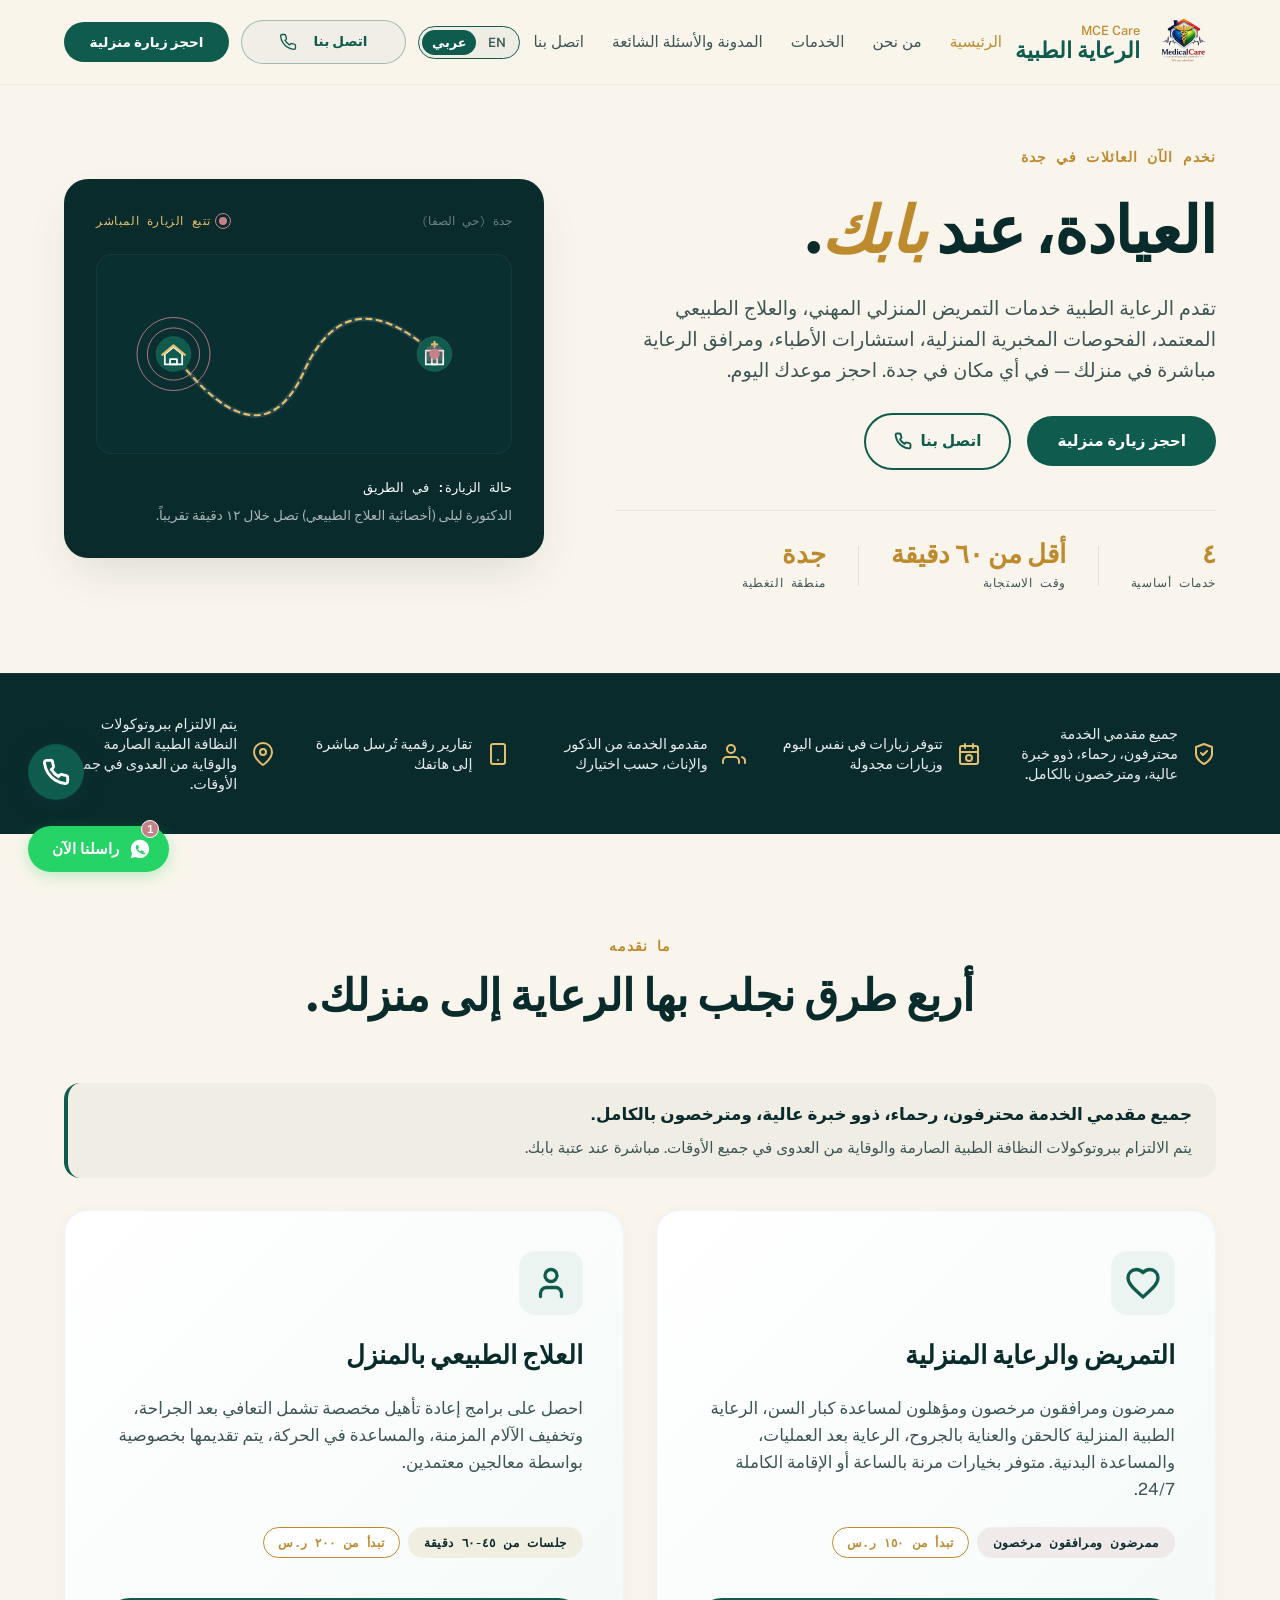
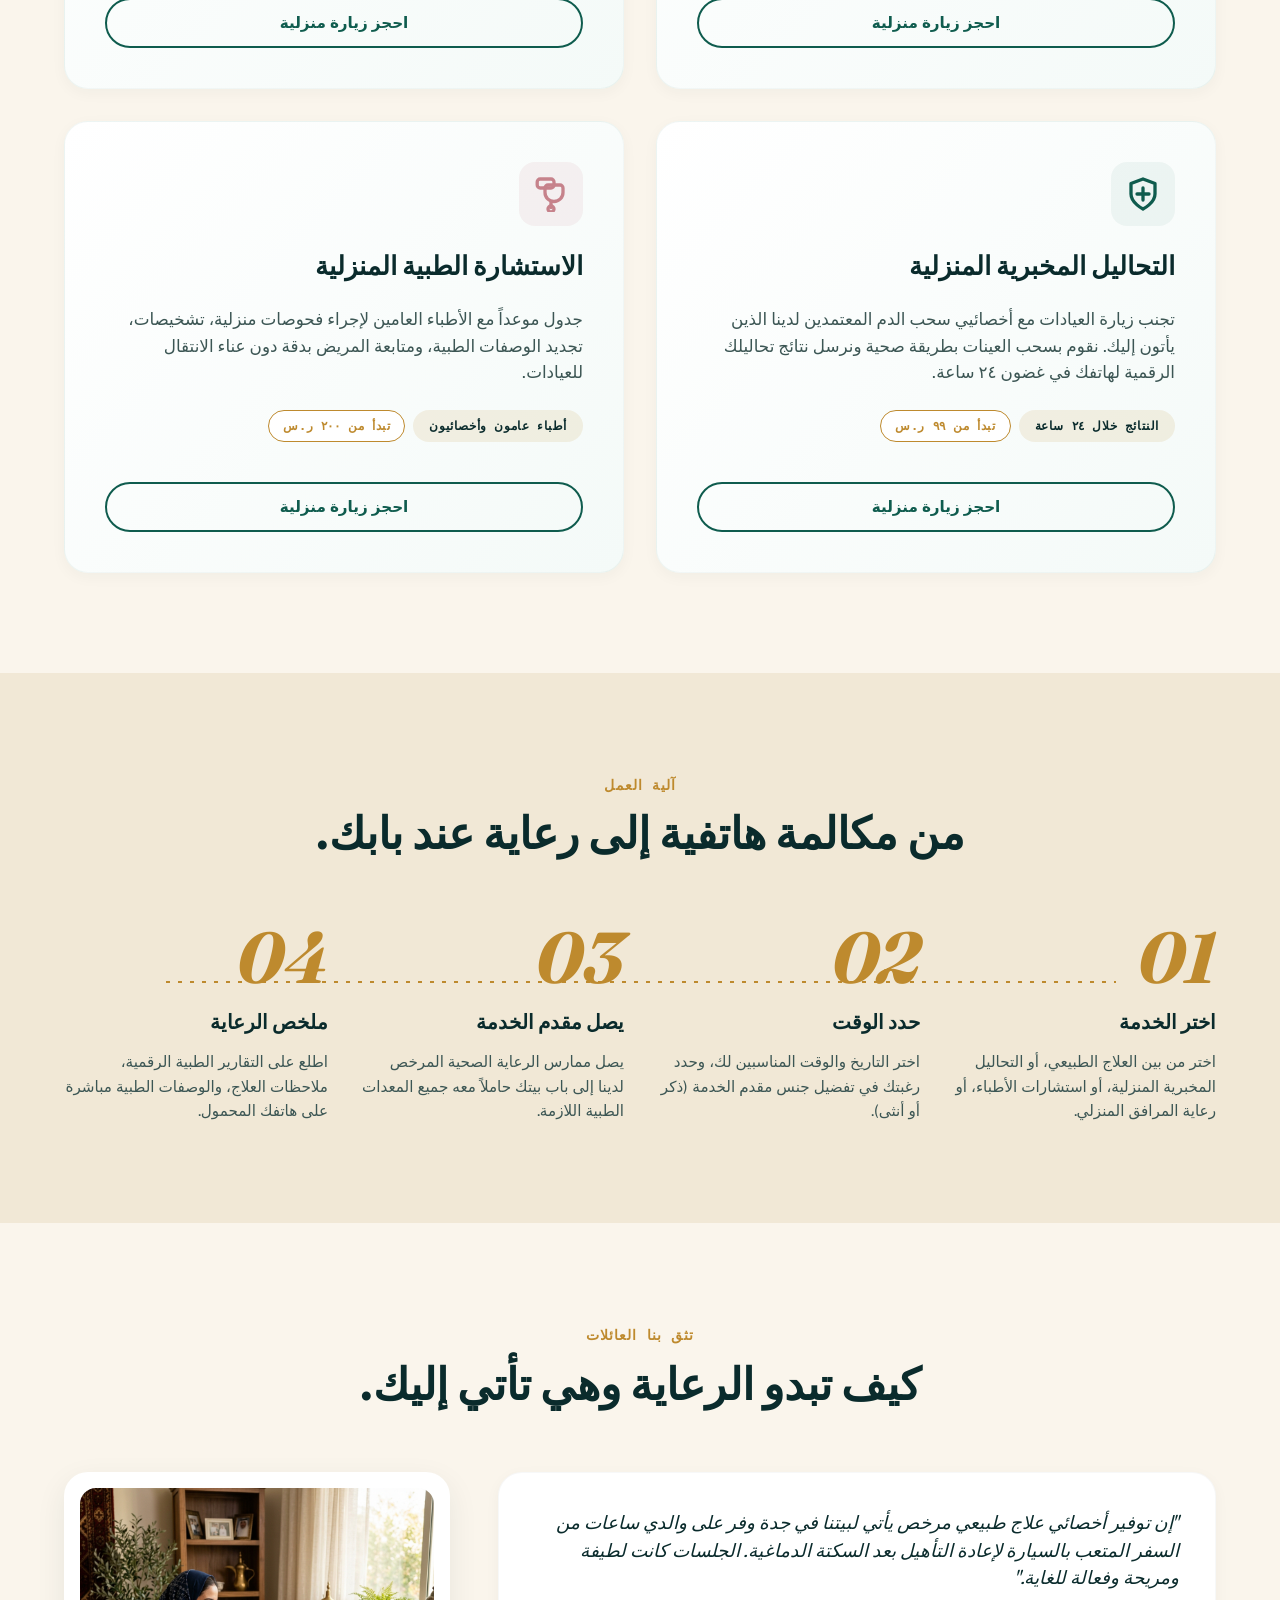
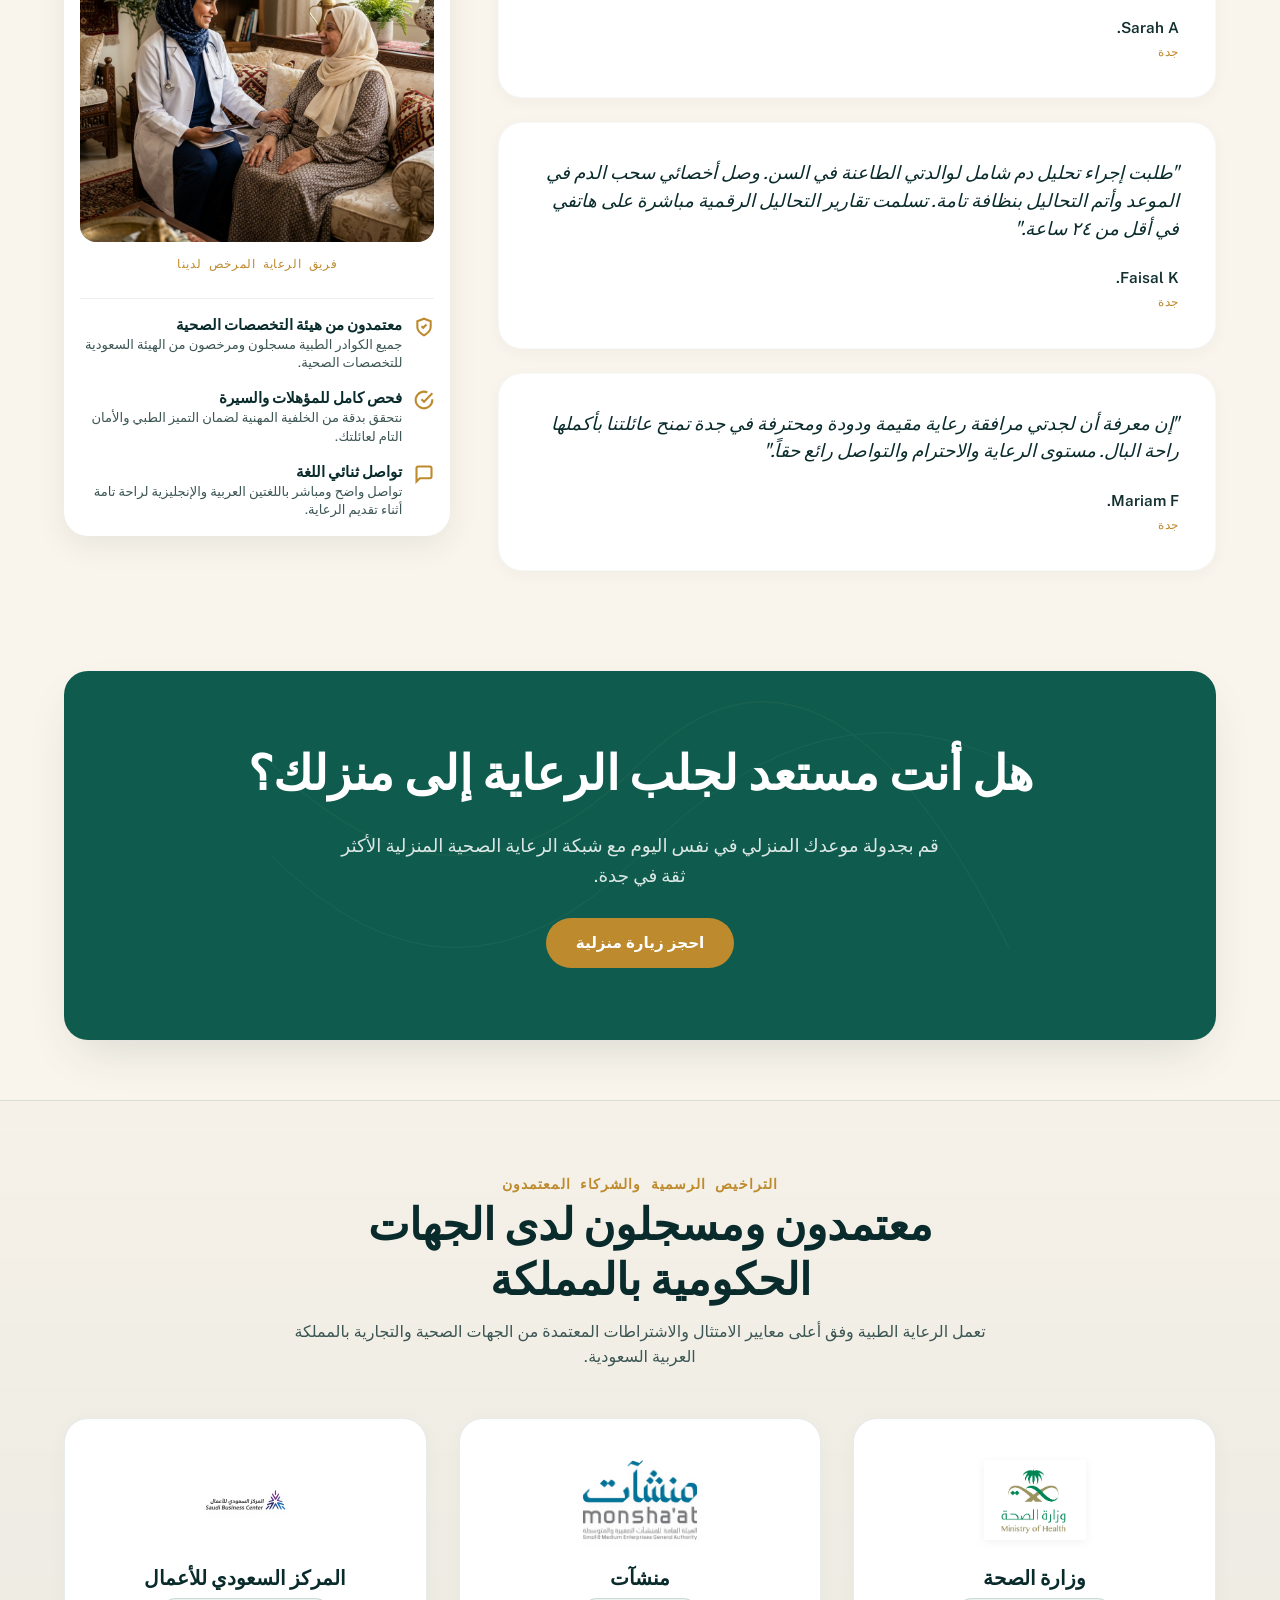
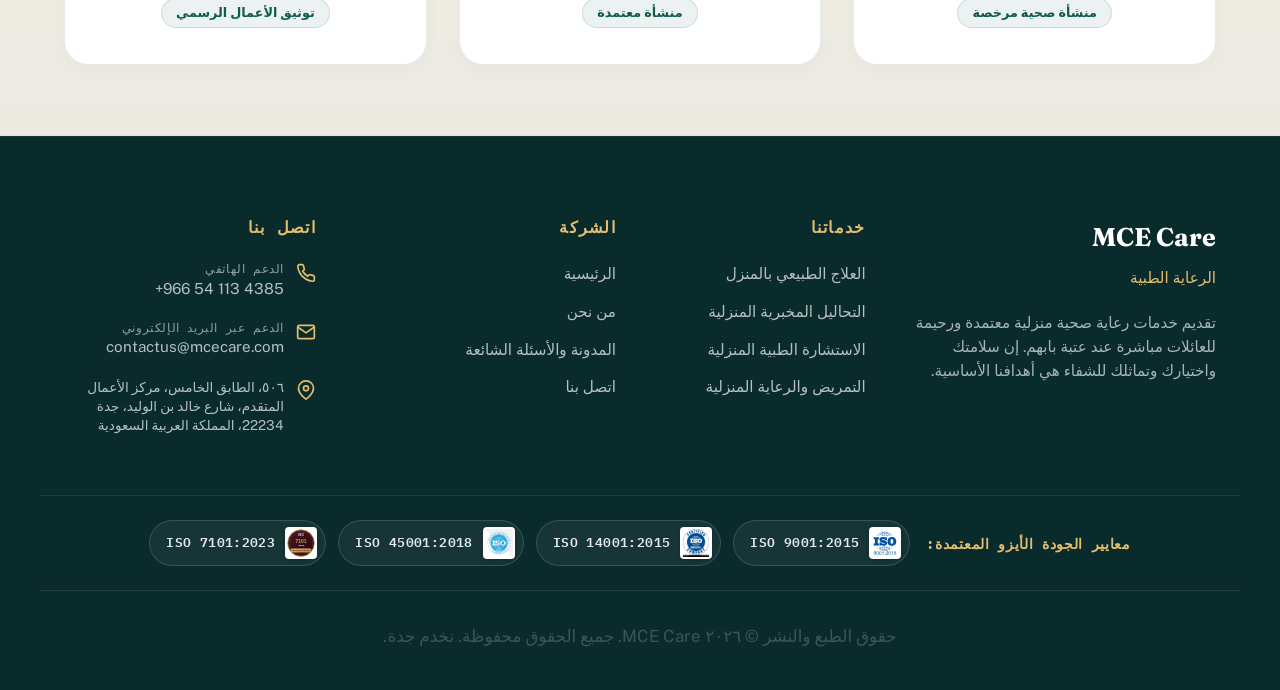
==== commit 824cd8d5: "Add official partner logos (MOH, Monshaat, SBC) and ISO certification standards to footer" ====
--- a/index.html
+++ b/index.html
@@ -272,9 +272,9 @@
           </p>
           <div class="service-badges">
             <span class="badge-rose" data-i18n="service_4_badge">Hourly or Live-In</span>
-            <span class="badge-price" data-i18n="price_from">From 99 SAR</span>
-          </div>
-          <button class="btn btn-secondary" style="margin-top: 16px; width: 100%;" data-whatsapp-service="Home Caregiver" data-i18n="btn_book">Book Now</button>
+            <span class="badge-price" data-i18n="price_caregiver">From 150 SAR</span>
+          </div>
+          <button class="btn btn-secondary open-modal-btn" style="margin-top: 16px; width: 100%;" data-whatsapp-service="Home Caregiver" data-i18n="btn_book">Book Now</button>
         </div>
 
         <div class="service-card stagger-item">
@@ -290,9 +290,9 @@
           </p>
           <div class="service-badges">
             <span class="badge-gold" data-i18n="service_1_badge">45–60 Min Sessions</span>
-            <span class="badge-price" data-i18n="price_from">From 99 SAR</span>
-          </div>
-          <button class="btn btn-secondary" style="margin-top: 16px; width: 100%;" data-whatsapp-service="Physiotherapy" data-i18n="btn_book">Book Now</button>
+            <span class="badge-price" data-i18n="price_physio">From 200 SAR</span>
+          </div>
+          <button class="btn btn-secondary open-modal-btn" style="margin-top: 16px; width: 100%;" data-whatsapp-service="Physiotherapy" data-i18n="btn_book">Book Now</button>
         </div>
 
         <div class="service-card stagger-item">
@@ -309,9 +309,9 @@
           </p>
           <div class="service-badges">
             <span class="badge-gold" data-i18n="service_2_badge">Results in 24 Hours</span>
-            <span class="badge-price" data-i18n="price_from">From 99 SAR</span>
-          </div>
-          <button class="btn btn-secondary" style="margin-top: 16px; width: 100%;" data-whatsapp-service="Home Lab Tests" data-i18n="btn_book">Book Now</button>
+            <span class="badge-price" data-i18n="price_lab">From 99 SAR</span>
+          </div>
+          <button class="btn btn-secondary open-modal-btn" style="margin-top: 16px; width: 100%;" data-whatsapp-service="Home Lab Tests" data-i18n="btn_book">Book Now</button>
         </div>
 
         <div class="service-card stagger-item">
@@ -329,9 +329,9 @@
           </p>
           <div class="service-badges">
             <span class="badge-gold" data-i18n="service_3_badge">GPs & Specialists</span>
-            <span class="badge-price" data-i18n="price_from">From 99 SAR</span>
-          </div>
-          <button class="btn btn-secondary" style="margin-top: 16px; width: 100%;" data-whatsapp-service="Home Consultation" data-i18n="btn_book">Book Now</button>
+            <span class="badge-price" data-i18n="price_consultation">From 200 SAR</span>
+          </div>
+          <button class="btn btn-secondary open-modal-btn" style="margin-top: 16px; width: 100%;" data-whatsapp-service="Home Consultation" data-i18n="btn_book">Book Now</button>
         </div>
       </div>
     </section>
@@ -443,7 +443,7 @@
     </section>
 
     <!-- CTA BANNER -->
-    <section class="container" style="padding-bottom: 100px;">
+    <section class="container" style="padding-bottom: 60px;">
       <div class="cta-banner reveal">
         <svg class="cta-bg-pattern" width="100%" height="100%" viewBox="0 0 800 400" fill="none" xmlns="http://www.w3.org/2000/svg">
           <path d="M 0 100 Q 200 300, 400 100 T 800 300" stroke="var(--gold-light)" stroke-width="1.5" stroke-linecap="round"/>
@@ -459,6 +459,44 @@
       </div>
     </section>
 
+    <!-- OFFICIAL ACCREDITATIONS & PARTNERS LOGOS -->
+    <section class="accreditations-section section-padding reveal">
+      <div class="container">
+        <div class="accreditations-header">
+          <span class="section-eyebrow" data-i18n="accreditation_eyebrow">Official Licensing & Strategic Partners</span>
+          <h2 class="section-title" data-i18n="accreditation_title">Accredited & Recognized by Saudi Authorities</h2>
+          <p class="accreditations-subhead" data-i18n="accreditation_desc">
+            MCE Care operates under strict compliance with Saudi health regulations, commercial standards, and business governance.
+          </p>
+        </div>
+        <div class="accreditations-grid">
+          <div class="accreditation-card stagger-item">
+            <div class="accreditation-logo-wrapper">
+              <img src="Public/logo/moh.png" alt="Ministry of Health Logo" class="accreditation-logo" loading="lazy">
+            </div>
+            <h3 class="accreditation-name" data-i18n="logo_moh_title">Ministry of Health</h3>
+            <span class="accreditation-badge" data-i18n="badge_moh">Licensed Care Provider</span>
+          </div>
+
+          <div class="accreditation-card stagger-item">
+            <div class="accreditation-logo-wrapper">
+              <img src="Public/logo/monshaat.webp" alt="Monsha'at Logo" class="accreditation-logo" loading="lazy">
+            </div>
+            <h3 class="accreditation-name" data-i18n="logo_monshaat_title">Monsha'at</h3>
+            <span class="accreditation-badge" data-i18n="badge_monshaat">Verified Enterprise</span>
+          </div>
+
+          <div class="accreditation-card stagger-item">
+            <div class="accreditation-logo-wrapper">
+              <img src="Public/logo/SBC.svg" alt="Saudi Business Center Logo" class="accreditation-logo" loading="lazy">
+            </div>
+            <h3 class="accreditation-name" data-i18n="logo_sbc_title">Saudi Business Center</h3>
+            <span class="accreditation-badge" data-i18n="badge_sbc">Certified Business</span>
+          </div>
+        </div>
+      </div>
+    </section>
+
   </main>
 
   <!-- STYLED FOOTER -->
@@ -512,6 +550,27 @@
               506, 5th Floor, Advanced Business Center, Khaled Ibn Al Walid, Jeddah 22234, KSA
             </address>
           </div>
+        </div>
+      </div>
+    </div>
+    <div class="container footer-iso-bar">
+      <span class="footer-iso-label" data-i18n="footer_iso_title">ISO Certified Standards:</span>
+      <div class="footer-iso-badges">
+        <div class="iso-badge-pill" title="ISO 9001:2015 Quality Management System">
+          <img src="Public/logo/iso-9001.svg" alt="ISO 9001:2015 Logo" class="iso-badge-img" loading="lazy">
+          <span class="iso-num">ISO 9001:2015</span>
+        </div>
+        <div class="iso-badge-pill" title="ISO 14001:2015 Environmental Management System">
+          <img src="Public/logo/14001.jfif" alt="ISO 14001:2015 Logo" class="iso-badge-img" loading="lazy">
+          <span class="iso-num">ISO 14001:2015</span>
+        </div>
+        <div class="iso-badge-pill" title="ISO 45001:2018 Occupational Health & Safety">
+          <img src="Public/logo/45001.jfif" alt="ISO 45001:2018 Logo" class="iso-badge-img" loading="lazy">
+          <span class="iso-num">ISO 45001:2018</span>
+        </div>
+        <div class="iso-badge-pill" title="ISO 7101:2023 Healthcare Quality Management">
+          <img src="Public/logo/iso-7101.svg" alt="ISO 7101:2023 Logo" class="iso-badge-img" loading="lazy">
+          <span class="iso-num">ISO 7101:2023</span>
         </div>
       </div>
     </div>
--- a/css/style.css
+++ b/css/style.css
@@ -231,6 +231,36 @@
   letter-spacing: 0.05em;
 }
 
+.form-price-badge-preview {
+  display: none;
+  align-items: center;
+  gap: 6px;
+  margin-top: 8px;
+  padding: 6px 12px;
+  background-color: rgba(212, 175, 55, 0.1);
+  border: 1px dashed var(--gold);
+  border-radius: var(--radius-md);
+  font-size: 0.85rem;
+  color: var(--teal-deep);
+  transition: all 0.25s ease-in-out;
+}
+
+.form-price-badge-preview.visible {
+  display: flex;
+  animation: fadeInPrice 0.3s ease-out;
+}
+
+.form-price-badge-preview .price-val {
+  color: var(--teal-deep);
+  font-weight: 700;
+  font-family: var(--font-mono);
+}
+
+@keyframes fadeInPrice {
+  from { opacity: 0; transform: translateY(-4px); }
+  to { opacity: 1; transform: translateY(0); }
+}
+
 .service-badges {
   display: flex;
   gap: 8px;
@@ -1447,6 +1477,90 @@
   text-align: center;
   font-size: 0.85rem;
   color: rgba(255, 255, 255, 0.45);
+}
+
+.footer-iso-bar {
+  border-top: 1px solid rgba(255, 255, 255, 0.08);
+  padding-top: 24px;
+  padding-bottom: 24px;
+  display: flex;
+  align-items: center;
+  justify-content: center;
+  flex-wrap: wrap;
+  gap: 16px;
+}
+
+.footer-iso-label {
+  font-family: var(--font-mono);
+  font-size: 0.85rem;
+  color: var(--gold-light);
+  font-weight: 600;
+  text-transform: uppercase;
+  letter-spacing: 0.05em;
+}
+
+.footer-iso-badges {
+  display: flex;
+  align-items: center;
+  flex-wrap: wrap;
+  gap: 12px;
+}
+
+.iso-badge-pill {
+  display: inline-flex;
+  align-items: center;
+  gap: 10px;
+  background: rgba(255, 255, 255, 0.05);
+  border: 1px solid rgba(255, 255, 255, 0.14);
+  padding: 6px 16px 6px 8px;
+  border-radius: var(--radius-pill);
+  transition: all var(--transition-fast);
+  cursor: default;
+}
+
+html[dir="rtl"] .iso-badge-pill {
+  padding: 6px 8px 6px 16px;
+}
+
+.iso-badge-pill:hover {
+  background: rgba(190, 138, 46, 0.14);
+  border-color: rgba(190, 138, 46, 0.4);
+  transform: translateY(-2px);
+  box-shadow: 0 6px 16px rgba(0, 0, 0, 0.2);
+}
+
+.iso-badge-img {
+  width: 32px;
+  height: 32px;
+  object-fit: contain;
+  border-radius: 4px;
+  background-color: #ffffff;
+  padding: 2px;
+  box-shadow: 0 1px 4px rgba(0, 0, 0, 0.2);
+  transition: transform var(--transition-fast);
+}
+
+.iso-badge-pill:hover .iso-badge-img {
+  transform: scale(1.12);
+}
+
+.iso-num {
+  font-family: var(--font-mono);
+  font-size: 0.82rem;
+  font-weight: 600;
+  color: rgba(255, 255, 255, 0.9);
+  letter-spacing: 0.03em;
+}
+
+@media (max-width: 768px) {
+  .footer-iso-bar {
+    flex-direction: column;
+    gap: 12px;
+    text-align: center;
+  }
+  .footer-iso-badges {
+    justify-content: center;
+  }
 }
 
 .footer-bottom-compliance {
@@ -2412,3 +2526,138 @@
   justify-content: center;
   flex-shrink: 0;
 }
+
+/* ----------------------------------------------------
+   ACCREDITATIONS & PARTNERS SECTION
+   ---------------------------------------------------- */
+.accreditations-section {
+  background: linear-gradient(180deg, rgba(15, 61, 62, 0.02) 0%, rgba(15, 61, 62, 0.06) 100%);
+  border-top: 1px solid rgba(15, 61, 62, 0.08);
+  border-bottom: 1px solid rgba(15, 61, 62, 0.08);
+  padding: 70px 0;
+}
+
+.accreditations-header {
+  text-align: center;
+  max-width: 720px;
+  margin: 0 auto 48px auto;
+}
+
+.accreditations-subhead {
+  color: var(--ink-soft);
+  font-size: 1rem;
+  line-height: 1.6;
+  margin-top: 12px;
+}
+
+.accreditations-grid {
+  display: grid;
+  grid-template-columns: repeat(3, 1fr);
+  gap: 32px;
+  align-items: stretch;
+}
+
+.accreditation-card {
+  background: var(--white);
+  border: 1px solid rgba(15, 61, 62, 0.1);
+  border-radius: var(--radius-lg);
+  padding: 36px 28px;
+  display: flex;
+  flex-direction: column;
+  align-items: center;
+  text-align: center;
+  box-shadow: 0 4px 20px rgba(0, 0, 0, 0.03);
+  transition: transform var(--transition-normal), box-shadow var(--transition-normal), border-color var(--transition-normal);
+  position: relative;
+  overflow: hidden;
+}
+
+.accreditation-card::before {
+  content: '';
+  position: absolute;
+  top: 0;
+  left: 0;
+  right: 0;
+  height: 3px;
+  background: linear-gradient(90deg, var(--teal) 0%, var(--gold) 100%);
+  opacity: 0;
+  transition: opacity var(--transition-normal);
+}
+
+.accreditation-card:hover {
+  transform: translateY(-6px);
+  box-shadow: 0 12px 32px rgba(15, 61, 62, 0.12);
+  border-color: rgba(190, 138, 46, 0.3);
+}
+
+.accreditation-card:hover::before {
+  opacity: 1;
+}
+
+.accreditation-logo-wrapper {
+  width: 100%;
+  height: 90px;
+  display: flex;
+  align-items: center;
+  justify-content: center;
+  margin-bottom: 20px;
+  padding: 10px;
+}
+
+.accreditation-logo {
+  max-width: 100%;
+  max-height: 80px;
+  width: auto;
+  height: auto;
+  object-fit: contain;
+  filter: drop-shadow(0 2px 4px rgba(0, 0, 0, 0.05));
+  transition: transform var(--transition-fast);
+}
+
+.accreditation-card:hover .accreditation-logo {
+  transform: scale(1.05);
+}
+
+.accreditation-name {
+  font-family: var(--font-display);
+  font-size: 1.25rem;
+  color: var(--teal-deep);
+  font-weight: 700;
+  margin-bottom: 8px;
+}
+
+.accreditation-badge {
+  display: inline-block;
+  font-size: 0.8rem;
+  font-weight: 600;
+  color: var(--teal);
+  background-color: rgba(15, 92, 78, 0.08);
+  border: 1px solid rgba(15, 92, 78, 0.15);
+  padding: 4px 14px;
+  border-radius: var(--radius-pill);
+  margin-top: auto;
+}
+
+@media (max-width: 992px) {
+  .accreditations-grid {
+    grid-template-columns: repeat(2, 1fr);
+    gap: 24px;
+  }
+}
+
+@media (max-width: 600px) {
+  .accreditations-grid {
+    grid-template-columns: 1fr;
+    gap: 20px;
+  }
+  .accreditation-card {
+    padding: 28px 20px;
+  }
+  .accreditation-logo-wrapper {
+    height: 75px;
+  }
+  .accreditation-logo {
+    max-height: 65px;
+  }
+}
+
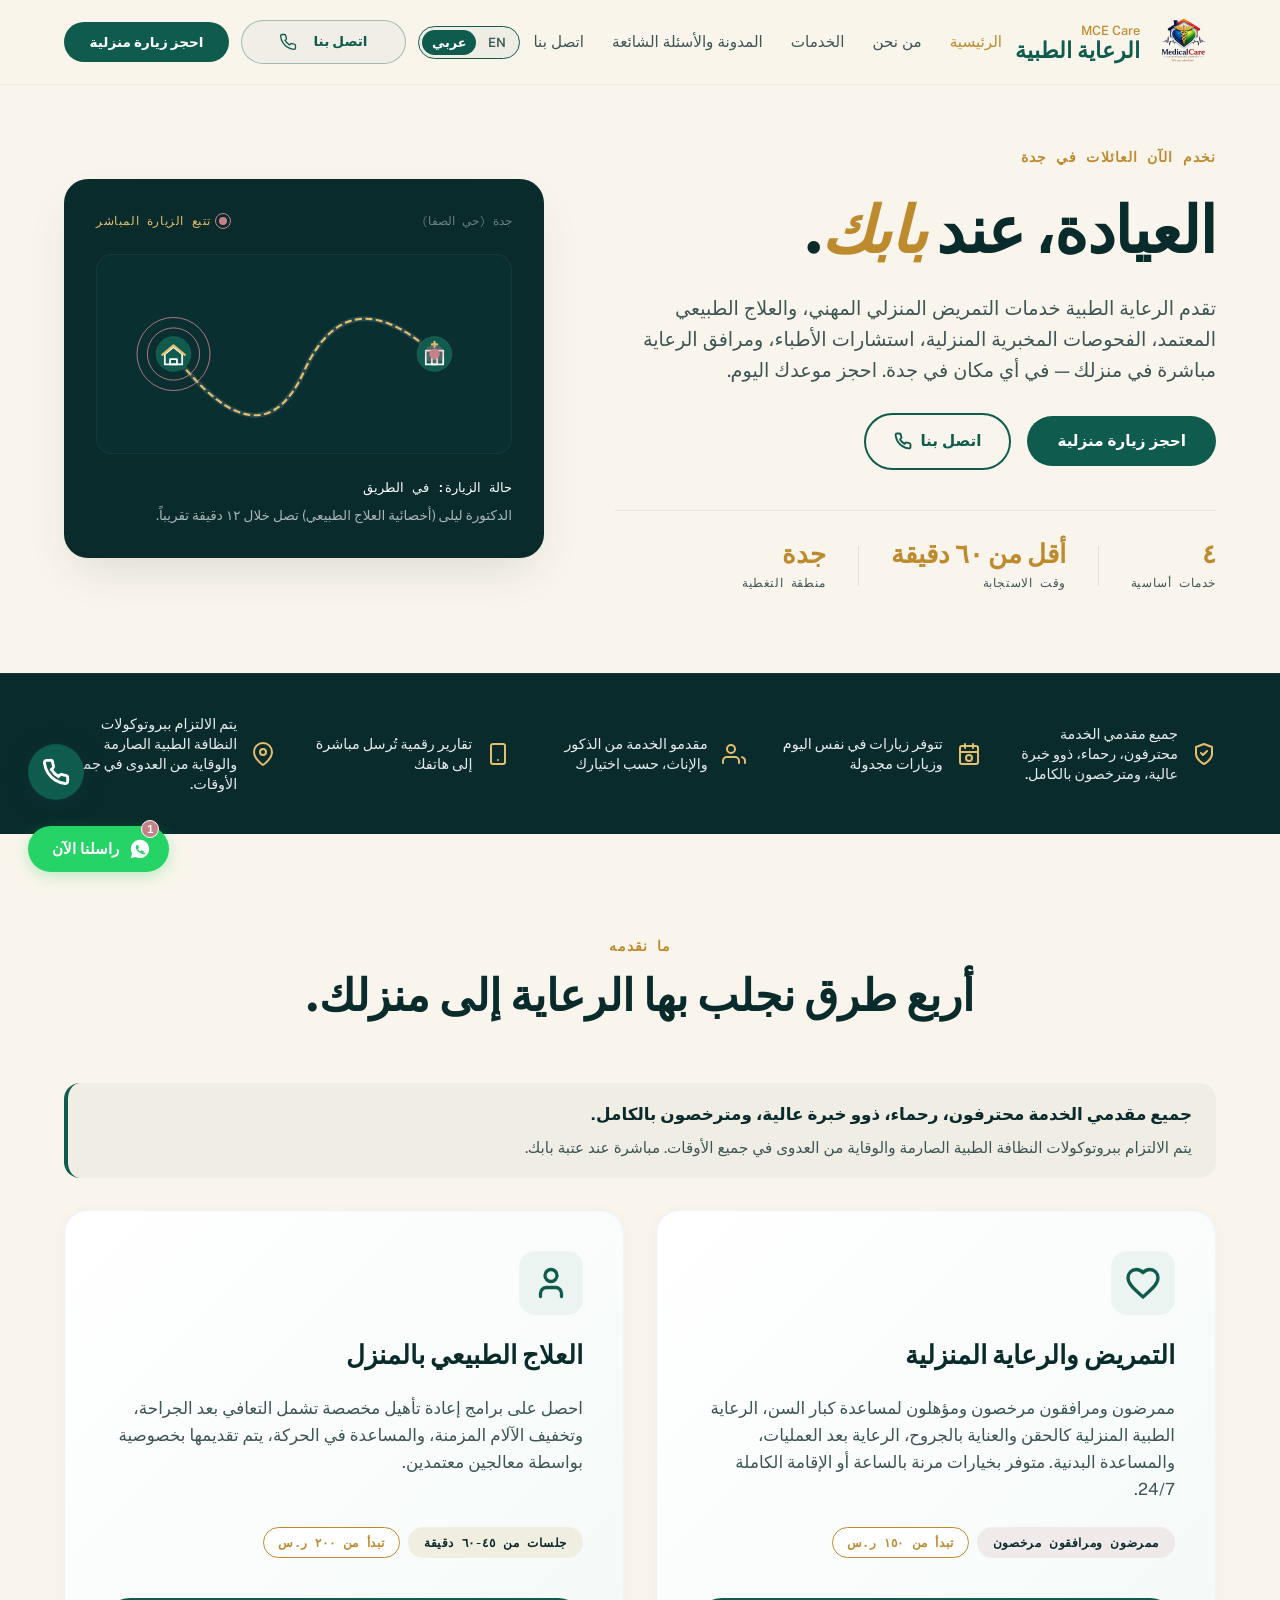
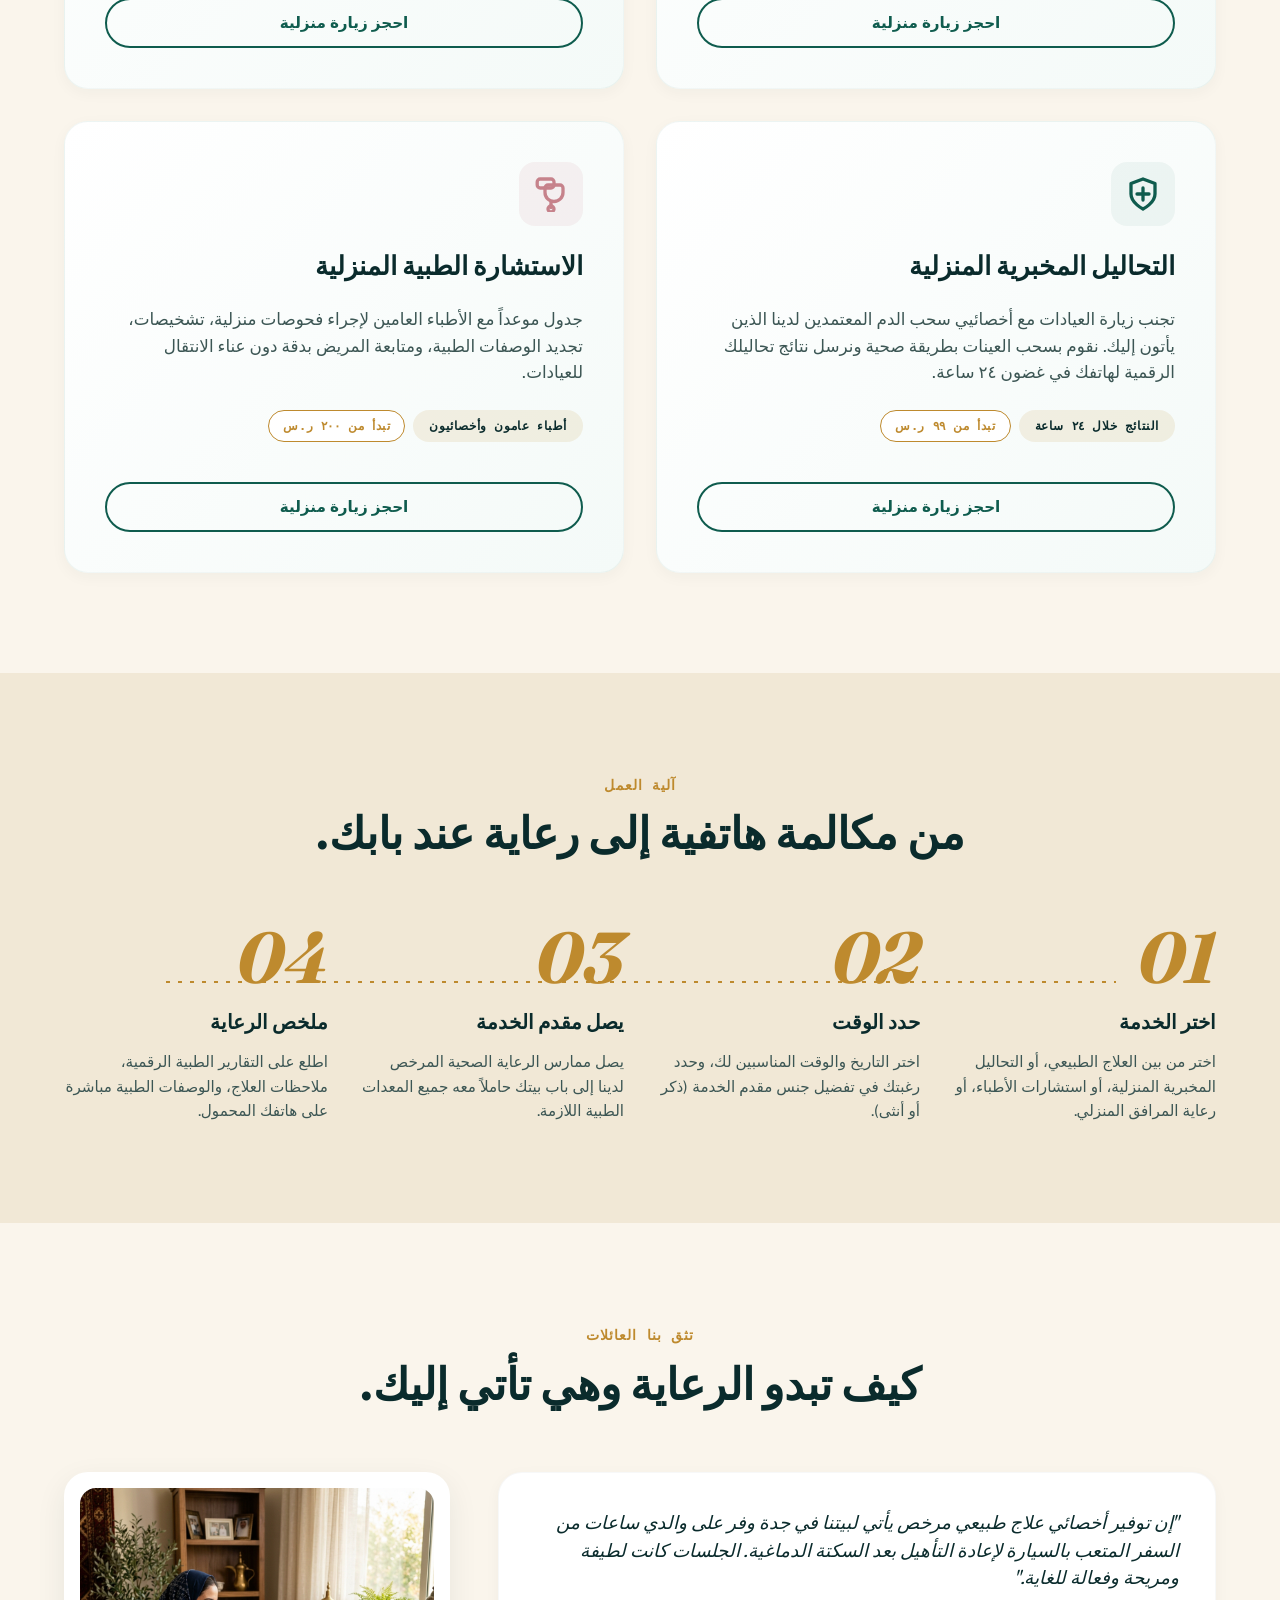
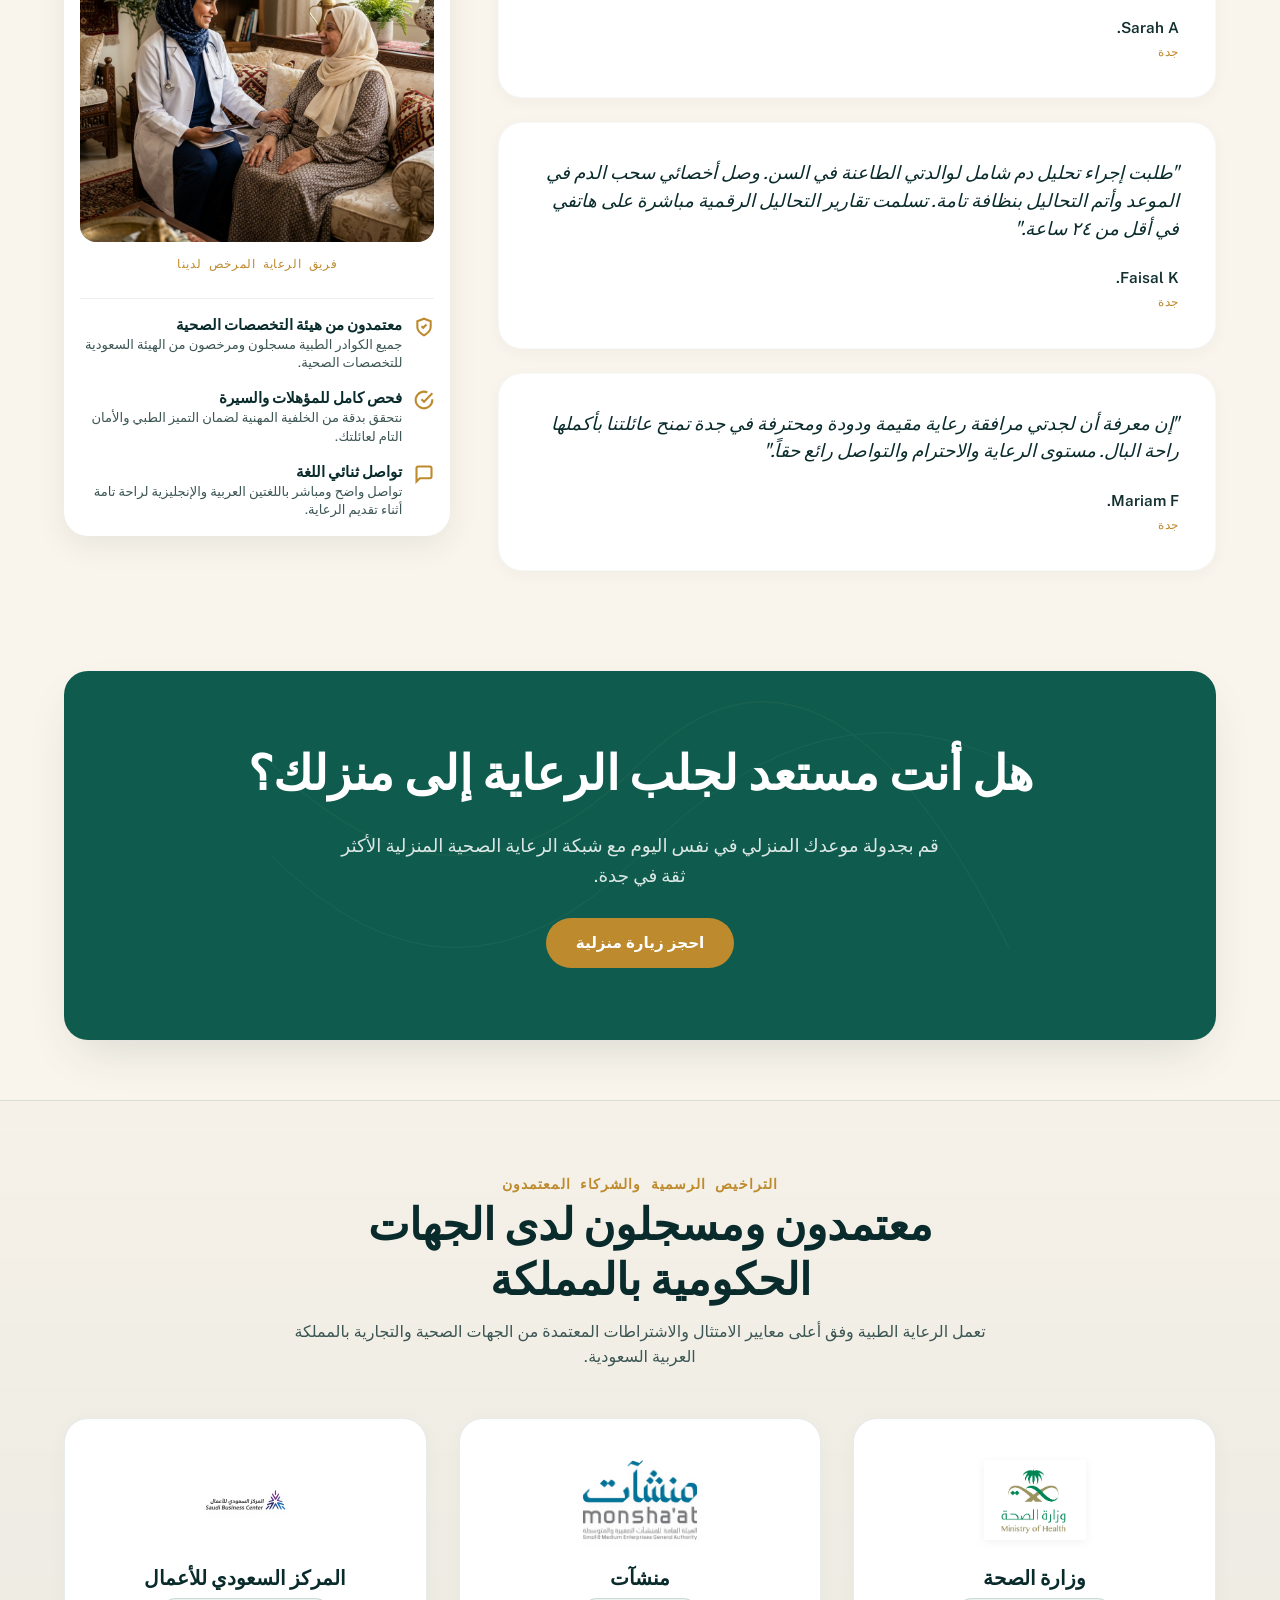
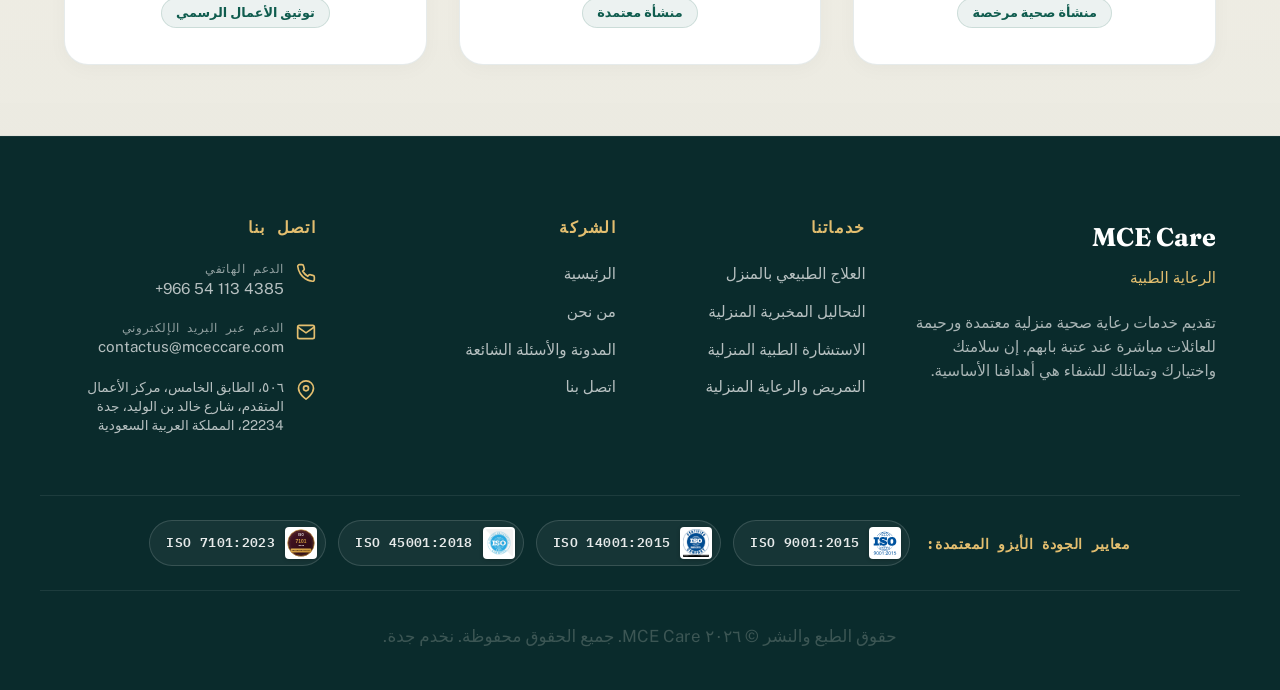
==== commit 782af180: "Update support email to contactus@mceccare.com across all pages" ====
--- a/index.html
+++ b/index.html
@@ -540,7 +540,7 @@
           <svg class="footer-contact-icon" width="20" height="20" viewBox="0 0 24 24" fill="none" stroke="currentColor" stroke-width="2" aria-hidden="true"><path d="M4 4h16c1.1 0 2 .9 2 2v12c0 1.1-.9 2-2 2H4c-1.1 0-2-.9-2-2V6c0-1.1.9-2 2-2z"/><polyline points="22,6 12,13 2,6"/></svg>
           <div>
             <div class="stat-label" data-i18n="footer_email_lbl">Email Support</div>
-             <a href="mailto:contactus@mcecare.com">contactus@mcecare.com</a>
+             <a href="mailto:contactus@mceccare.com">contactus@mceccare.com</a>
           </div>
         </div>
         <div class="footer-contact-item">
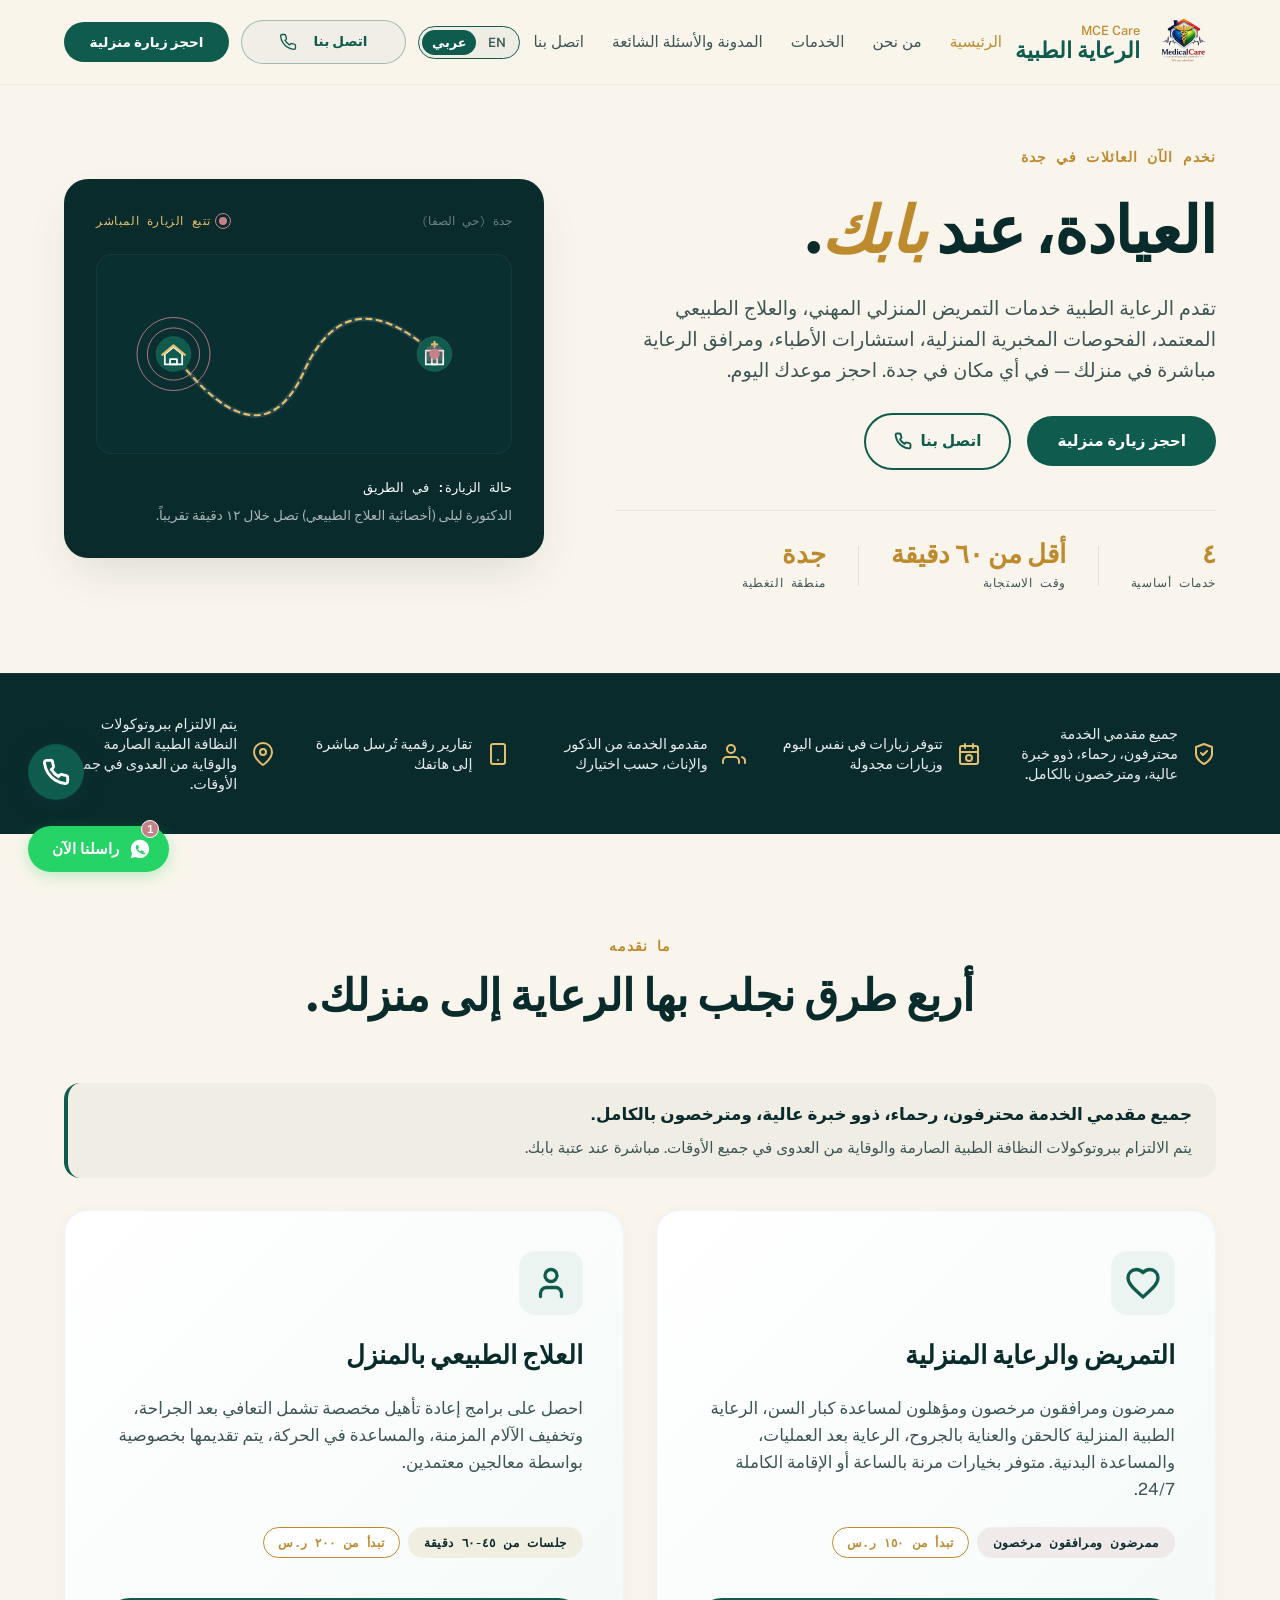
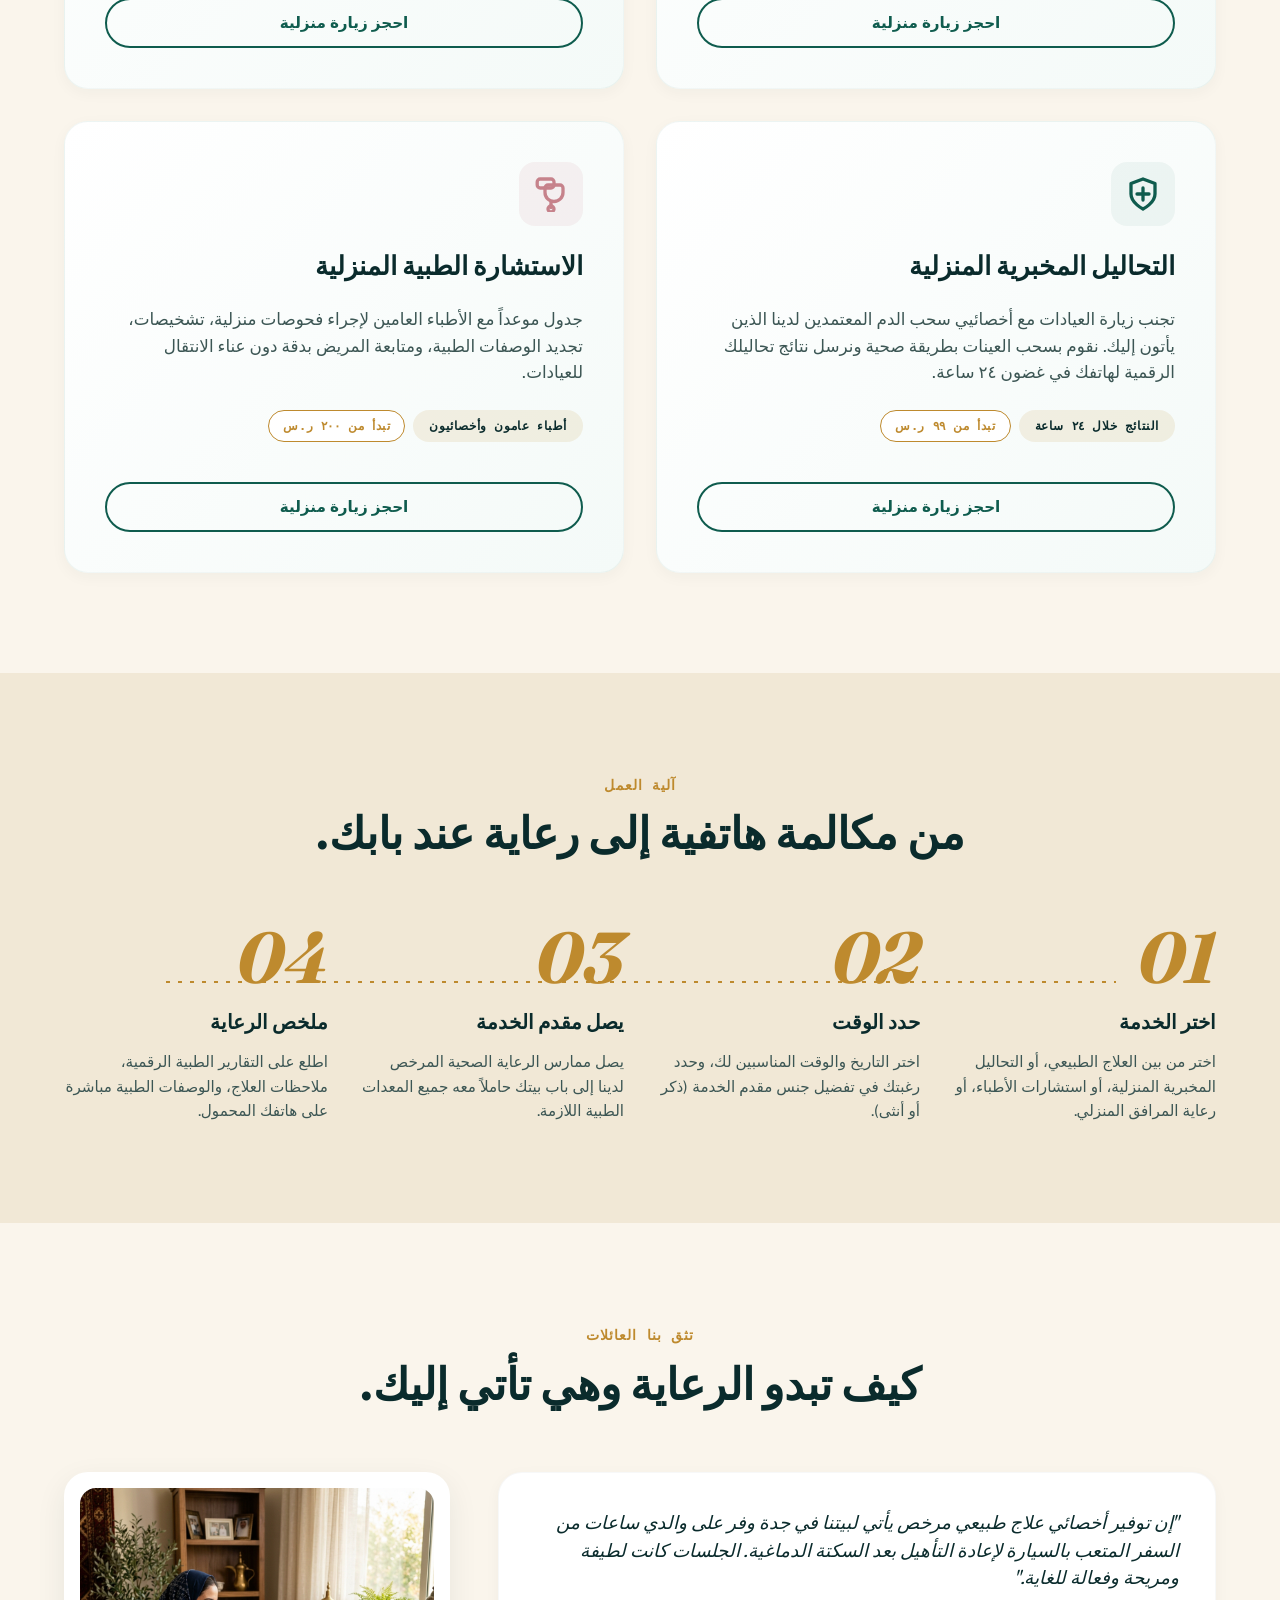
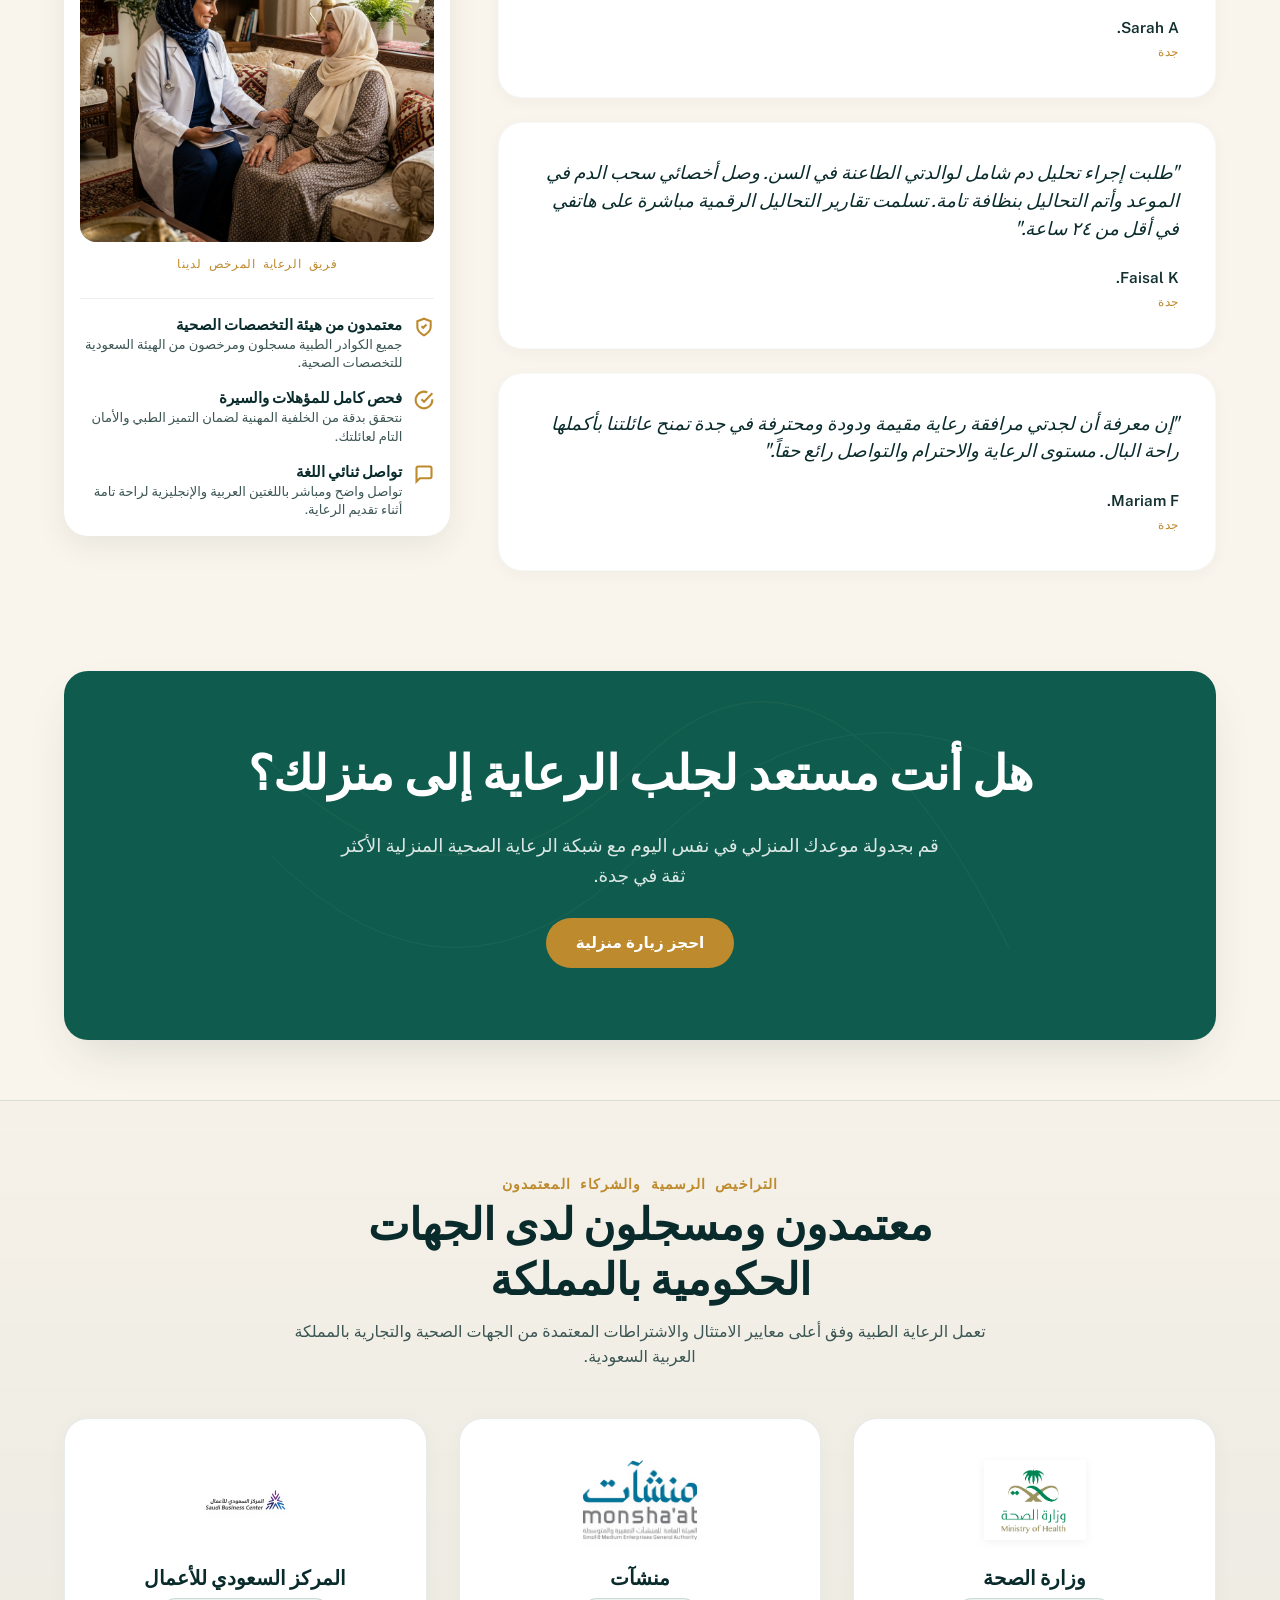
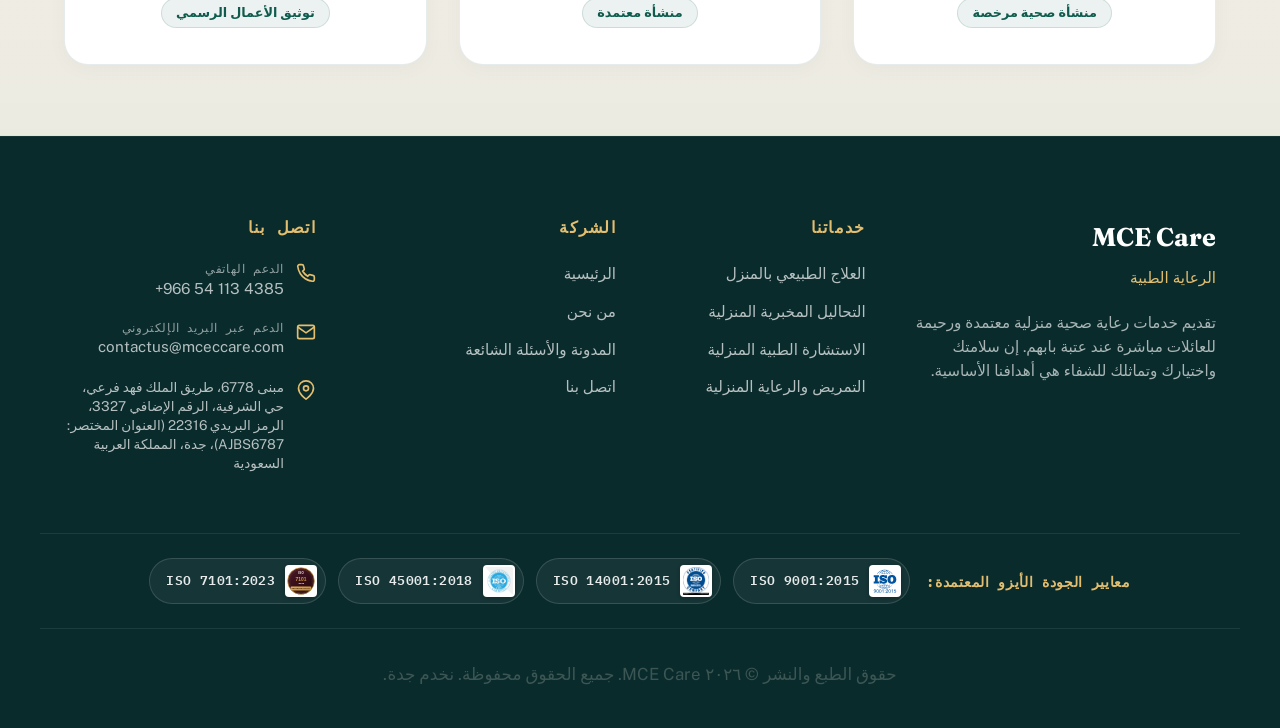
==== commit 41eea98d: "Update business address across website" ====
--- a/index.html
+++ b/index.html
@@ -547,7 +547,7 @@
           <svg class="footer-contact-icon" width="20" height="20" viewBox="0 0 24 24" fill="none" stroke="currentColor" stroke-width="2" aria-hidden="true"><path d="M21 10c0 7-9 13-9 13s-9-6-9-13a9 9 0 0 1 18 0z"/><circle cx="12" cy="10" r="3"/></svg>
           <div>
             <address style="font-style: normal; font-size: 0.85rem;" data-i18n="footer_address">
-              506, 5th Floor, Advanced Business Center, Khaled Ibn Al Walid, Jeddah 22234, KSA
+              Building 6778, King Fahad Branch Rd, Ash Sharafiyah Dist., Secondary No. 3327, Postal Code 22316 (Short Address: AJBS6787), Jeddah, Kingdom of Saudi Arabia
             </address>
           </div>
         </div>
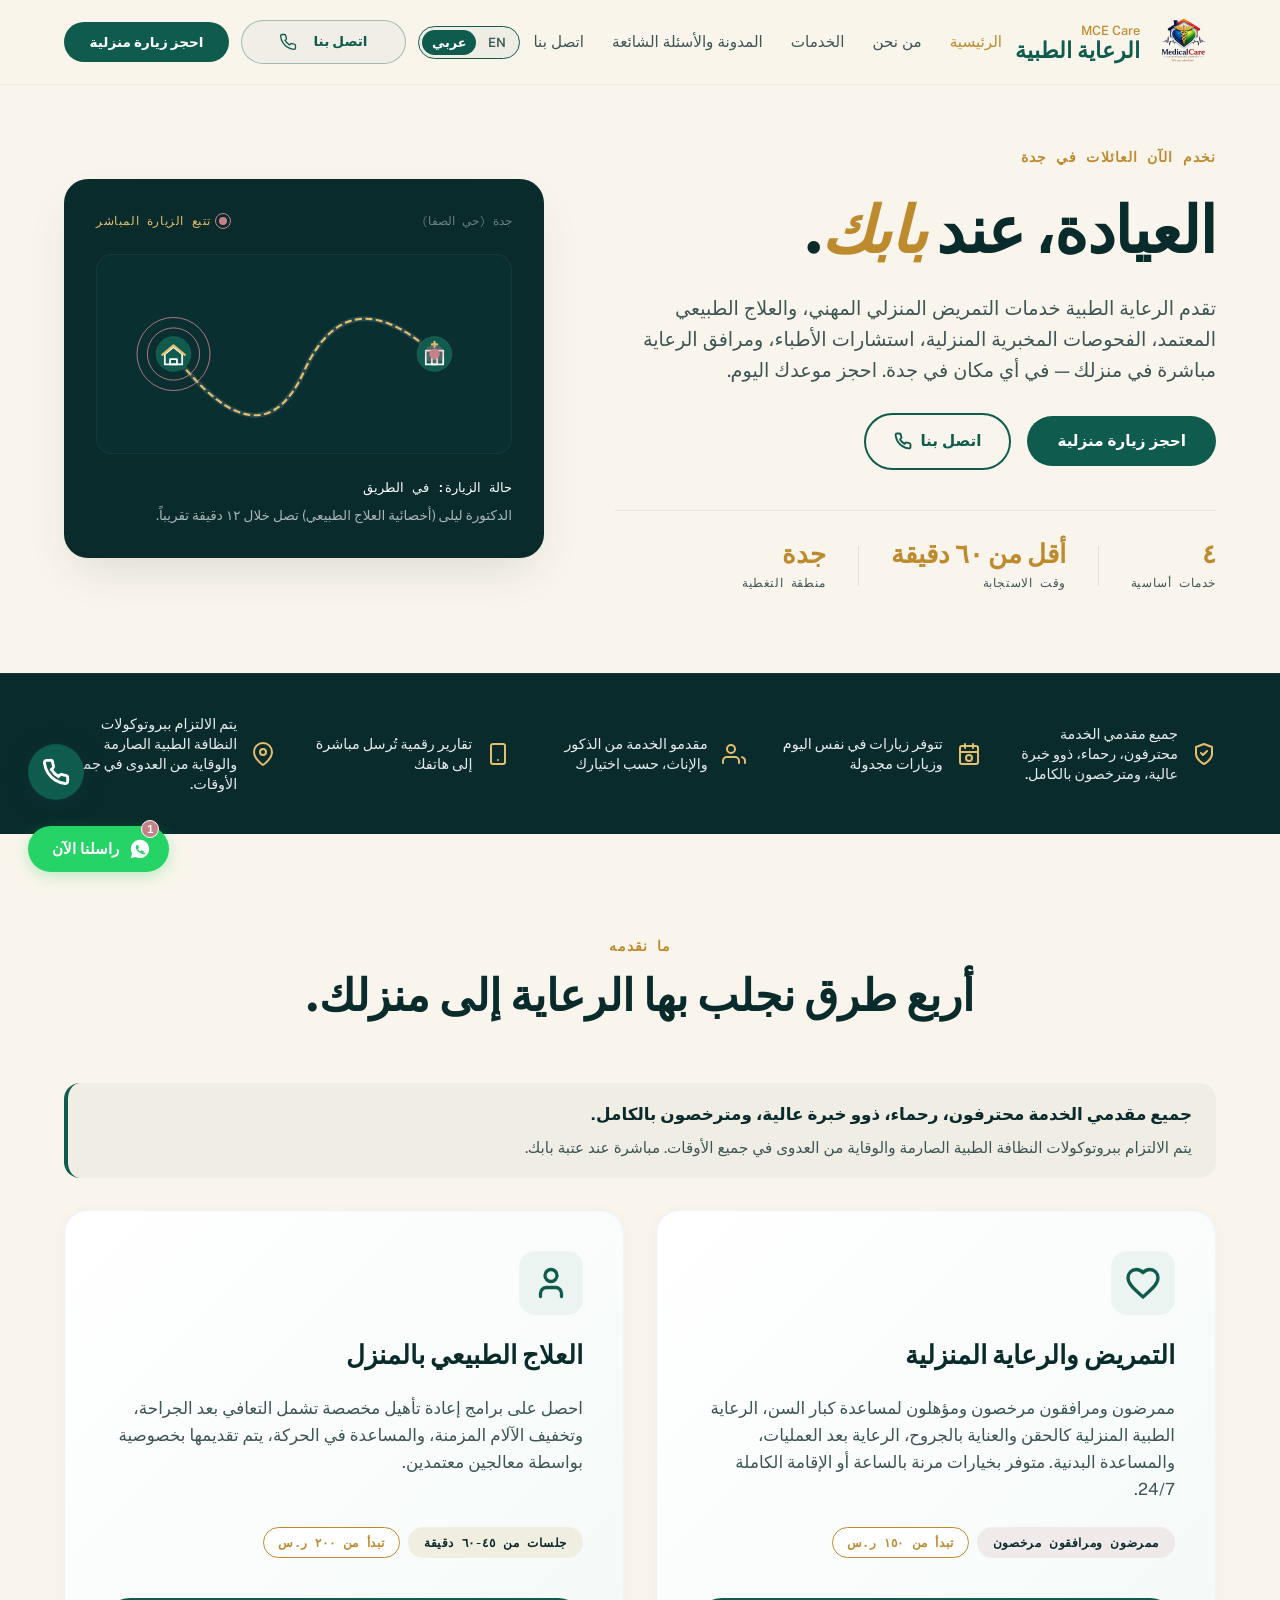
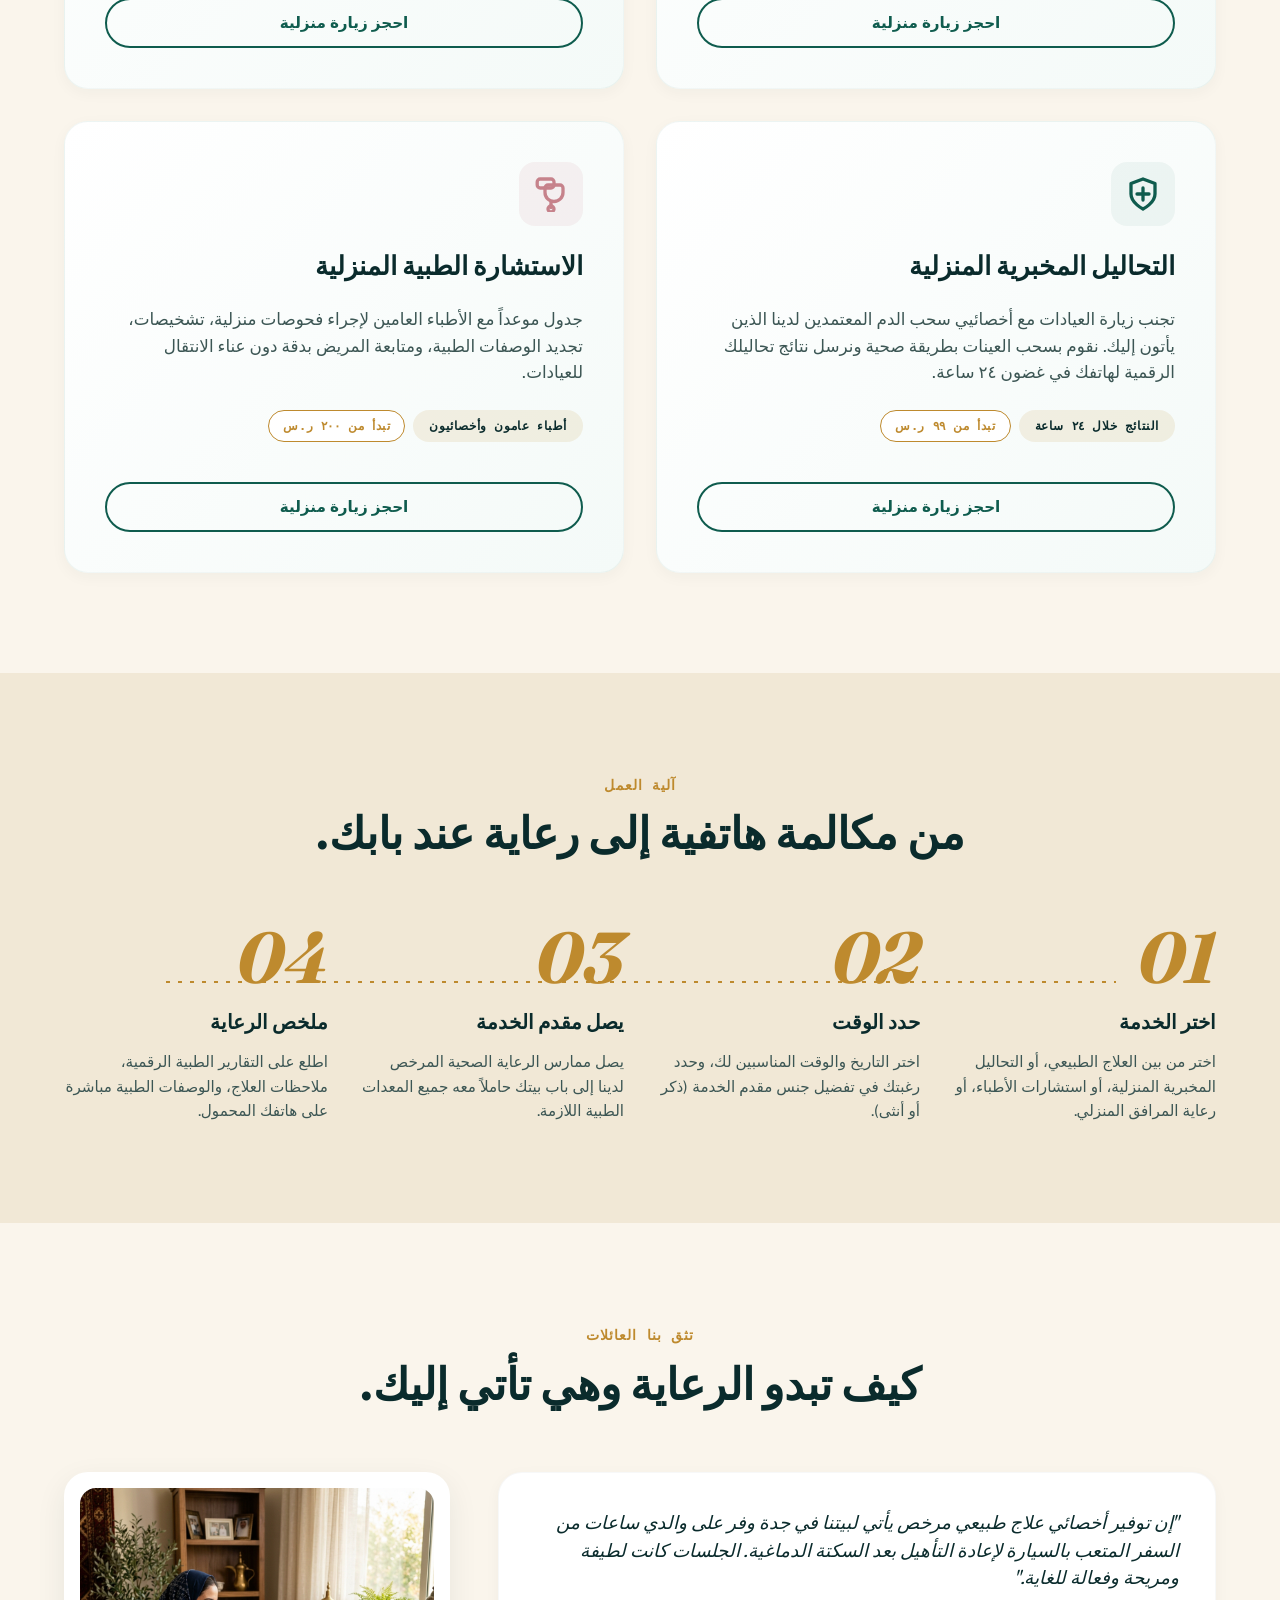
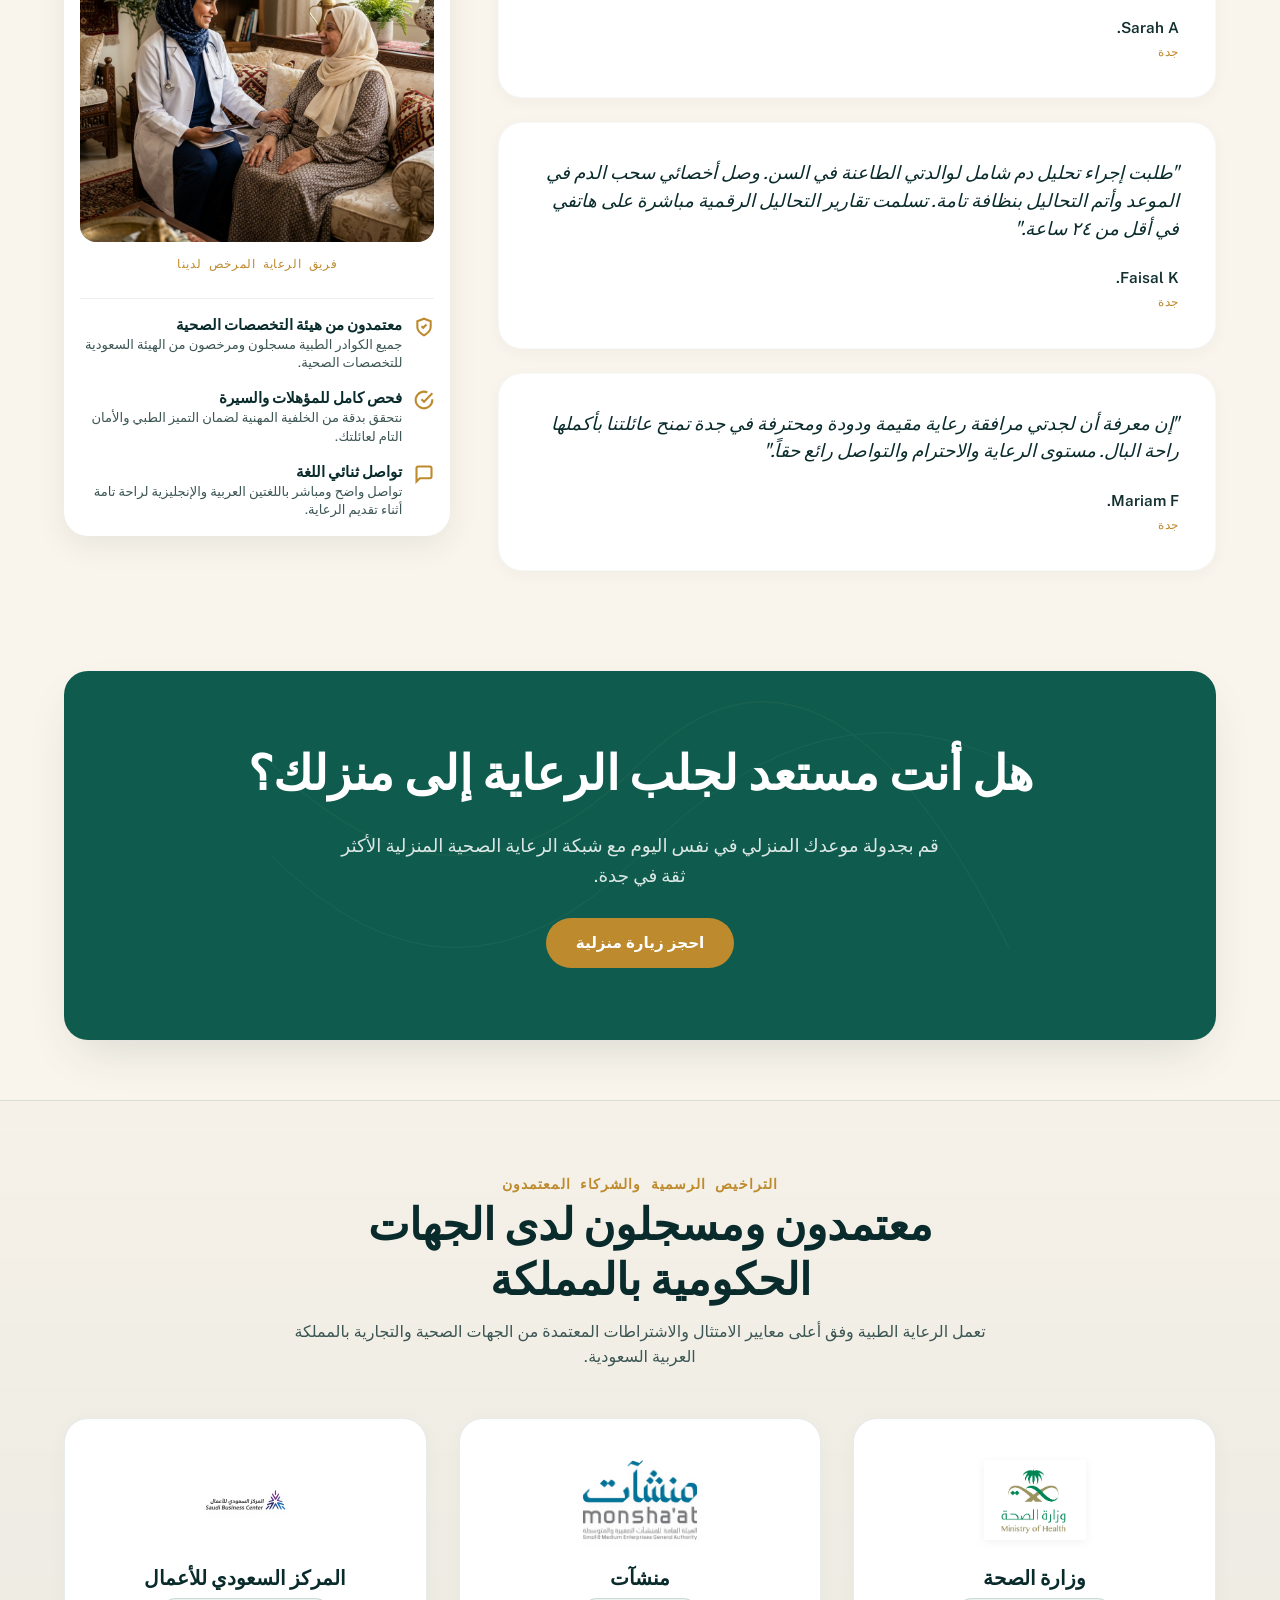
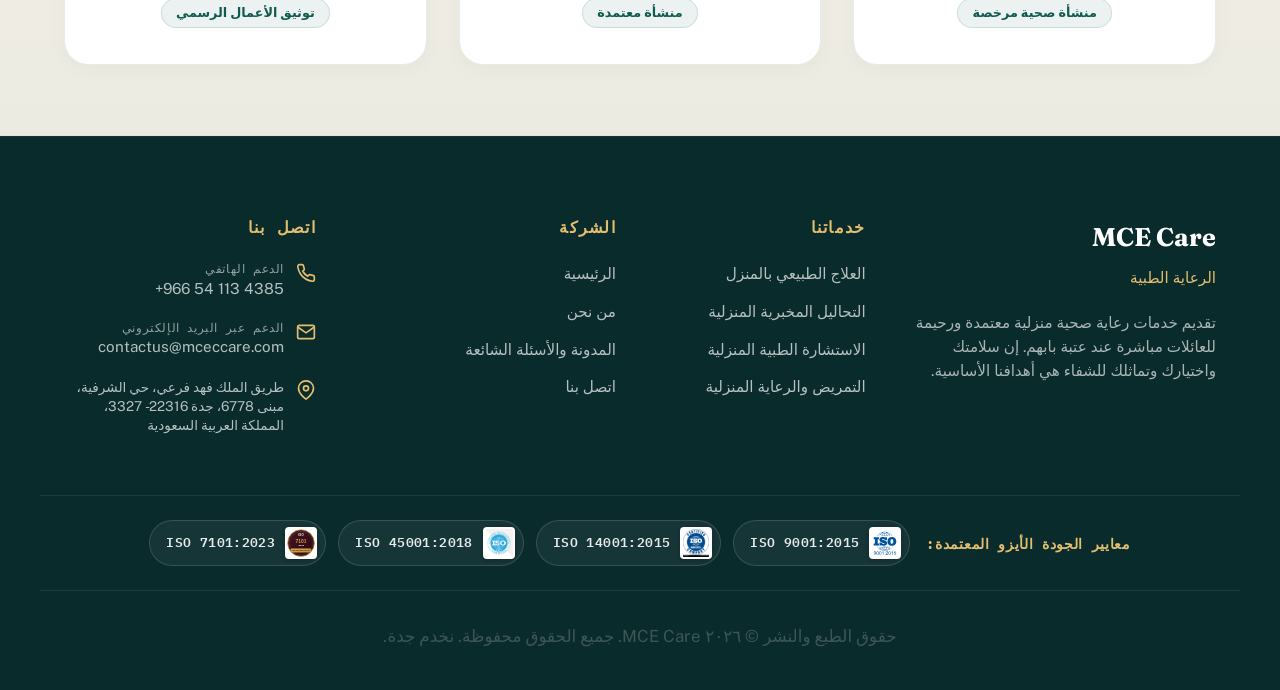
==== commit 13890a5f: "Apply compact footer address and detailed block format on contact page" ====
--- a/index.html
+++ b/index.html
@@ -547,7 +547,7 @@
           <svg class="footer-contact-icon" width="20" height="20" viewBox="0 0 24 24" fill="none" stroke="currentColor" stroke-width="2" aria-hidden="true"><path d="M21 10c0 7-9 13-9 13s-9-6-9-13a9 9 0 0 1 18 0z"/><circle cx="12" cy="10" r="3"/></svg>
           <div>
             <address style="font-style: normal; font-size: 0.85rem;" data-i18n="footer_address">
-              Building 6778, King Fahad Branch Rd, Ash Sharafiyah Dist., Secondary No. 3327, Postal Code 22316 (Short Address: AJBS6787), Jeddah, Kingdom of Saudi Arabia
+              Building 6778, King Fahad Branch Rd, Ash Sharafiyah Dist., Jeddah 22316 - 3327, Kingdom of Saudi Arabia
             </address>
           </div>
         </div>
